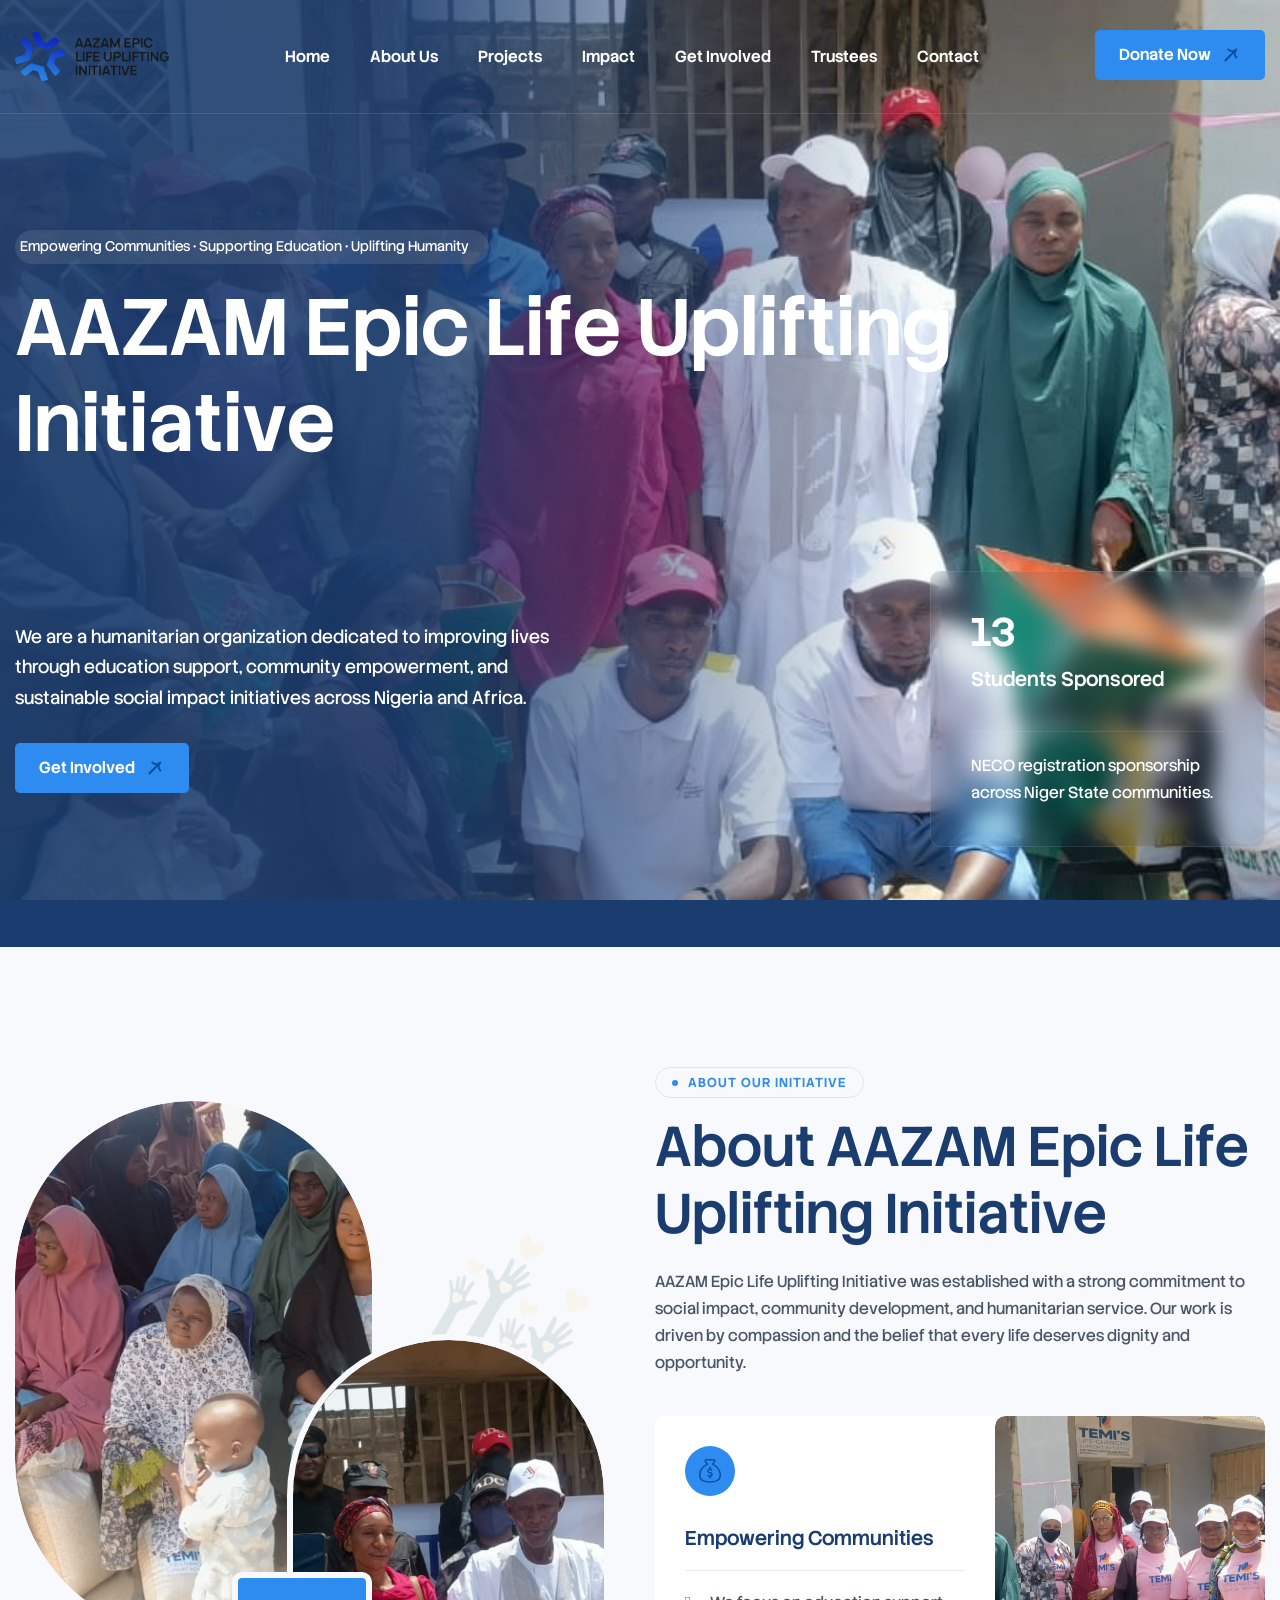
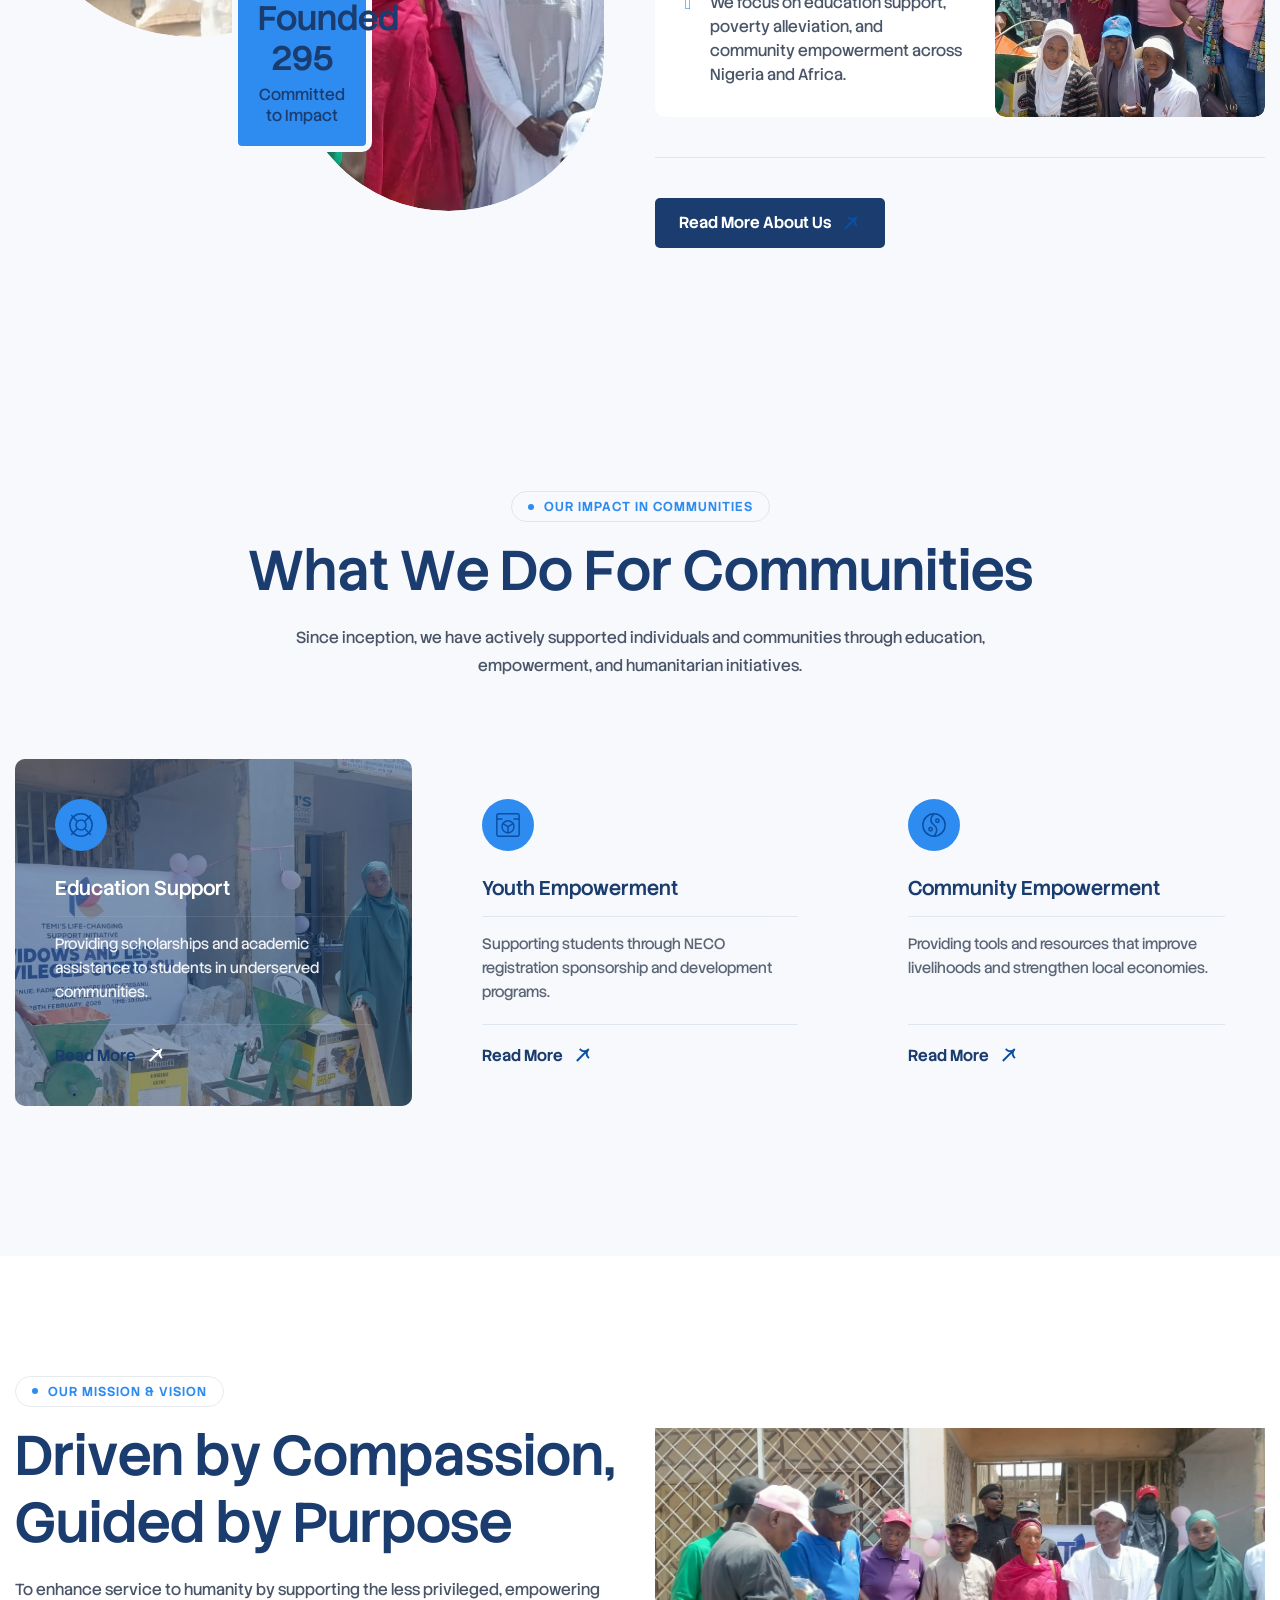
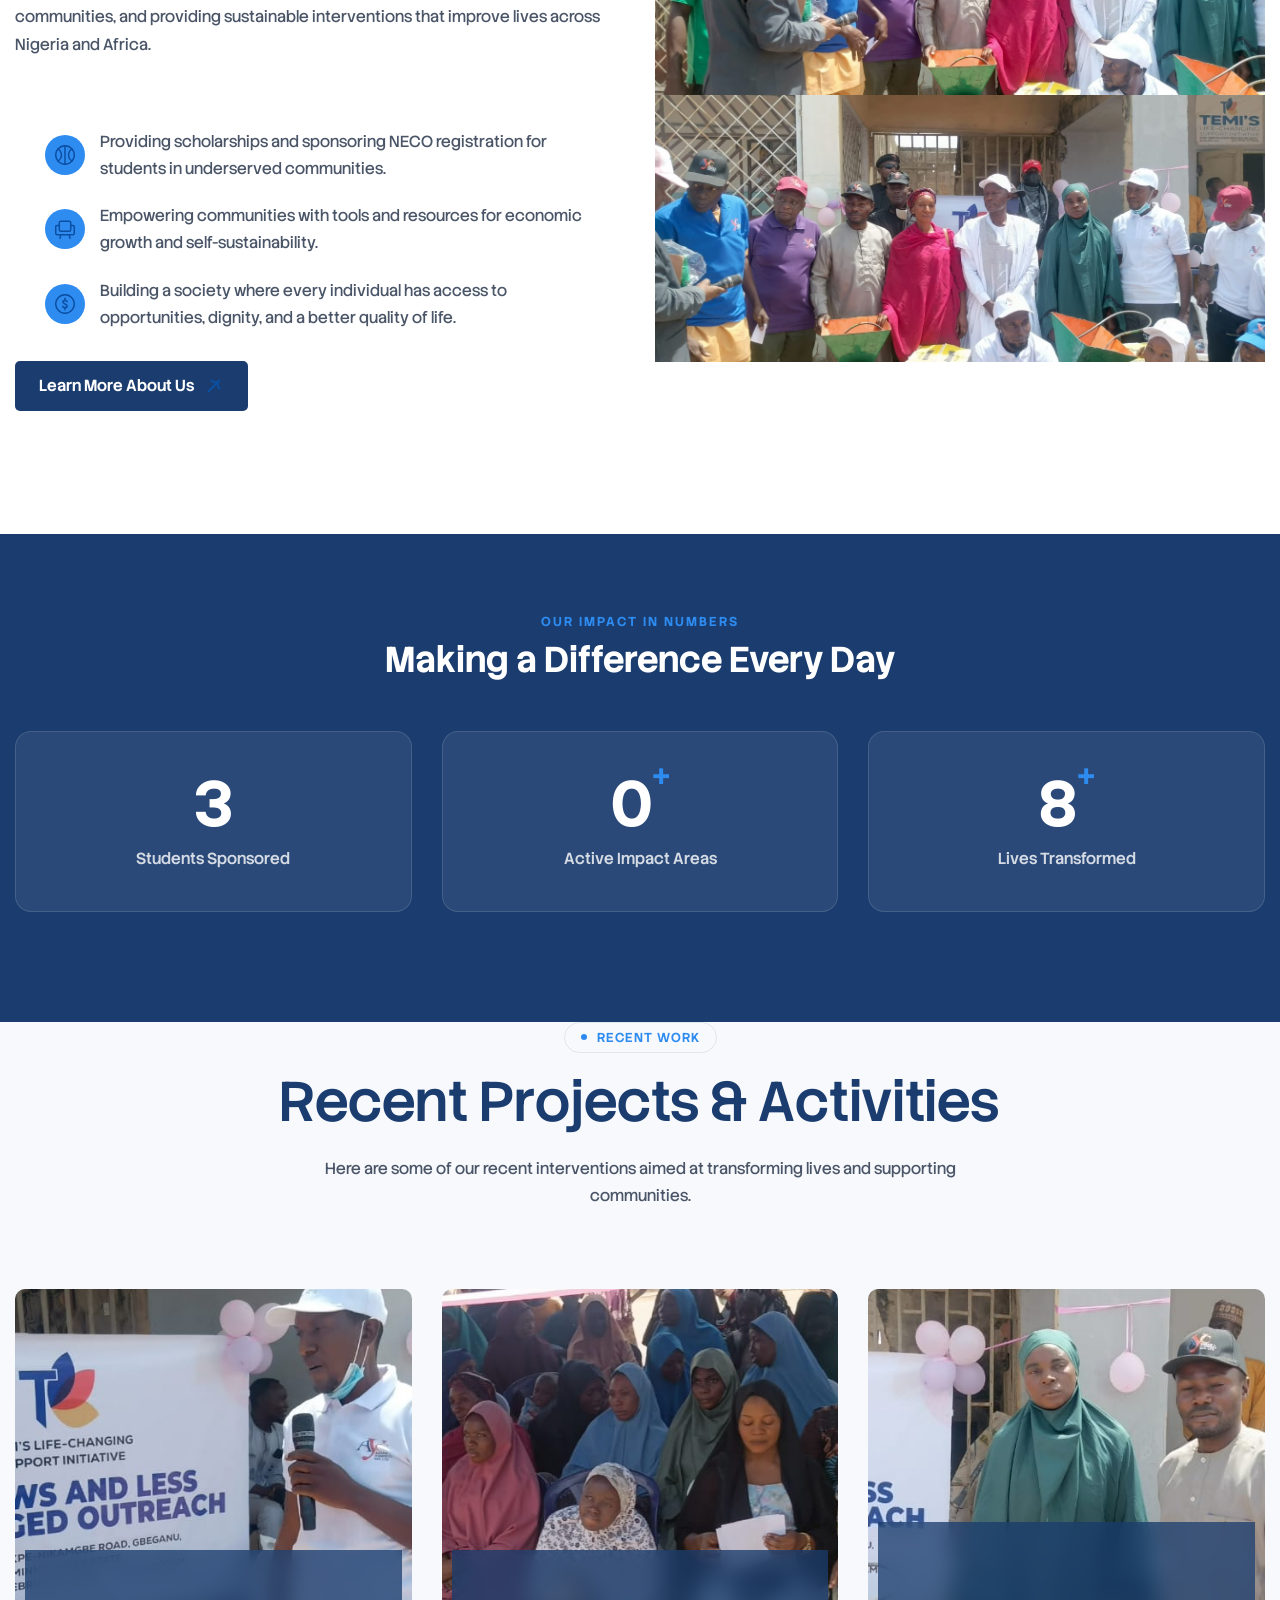
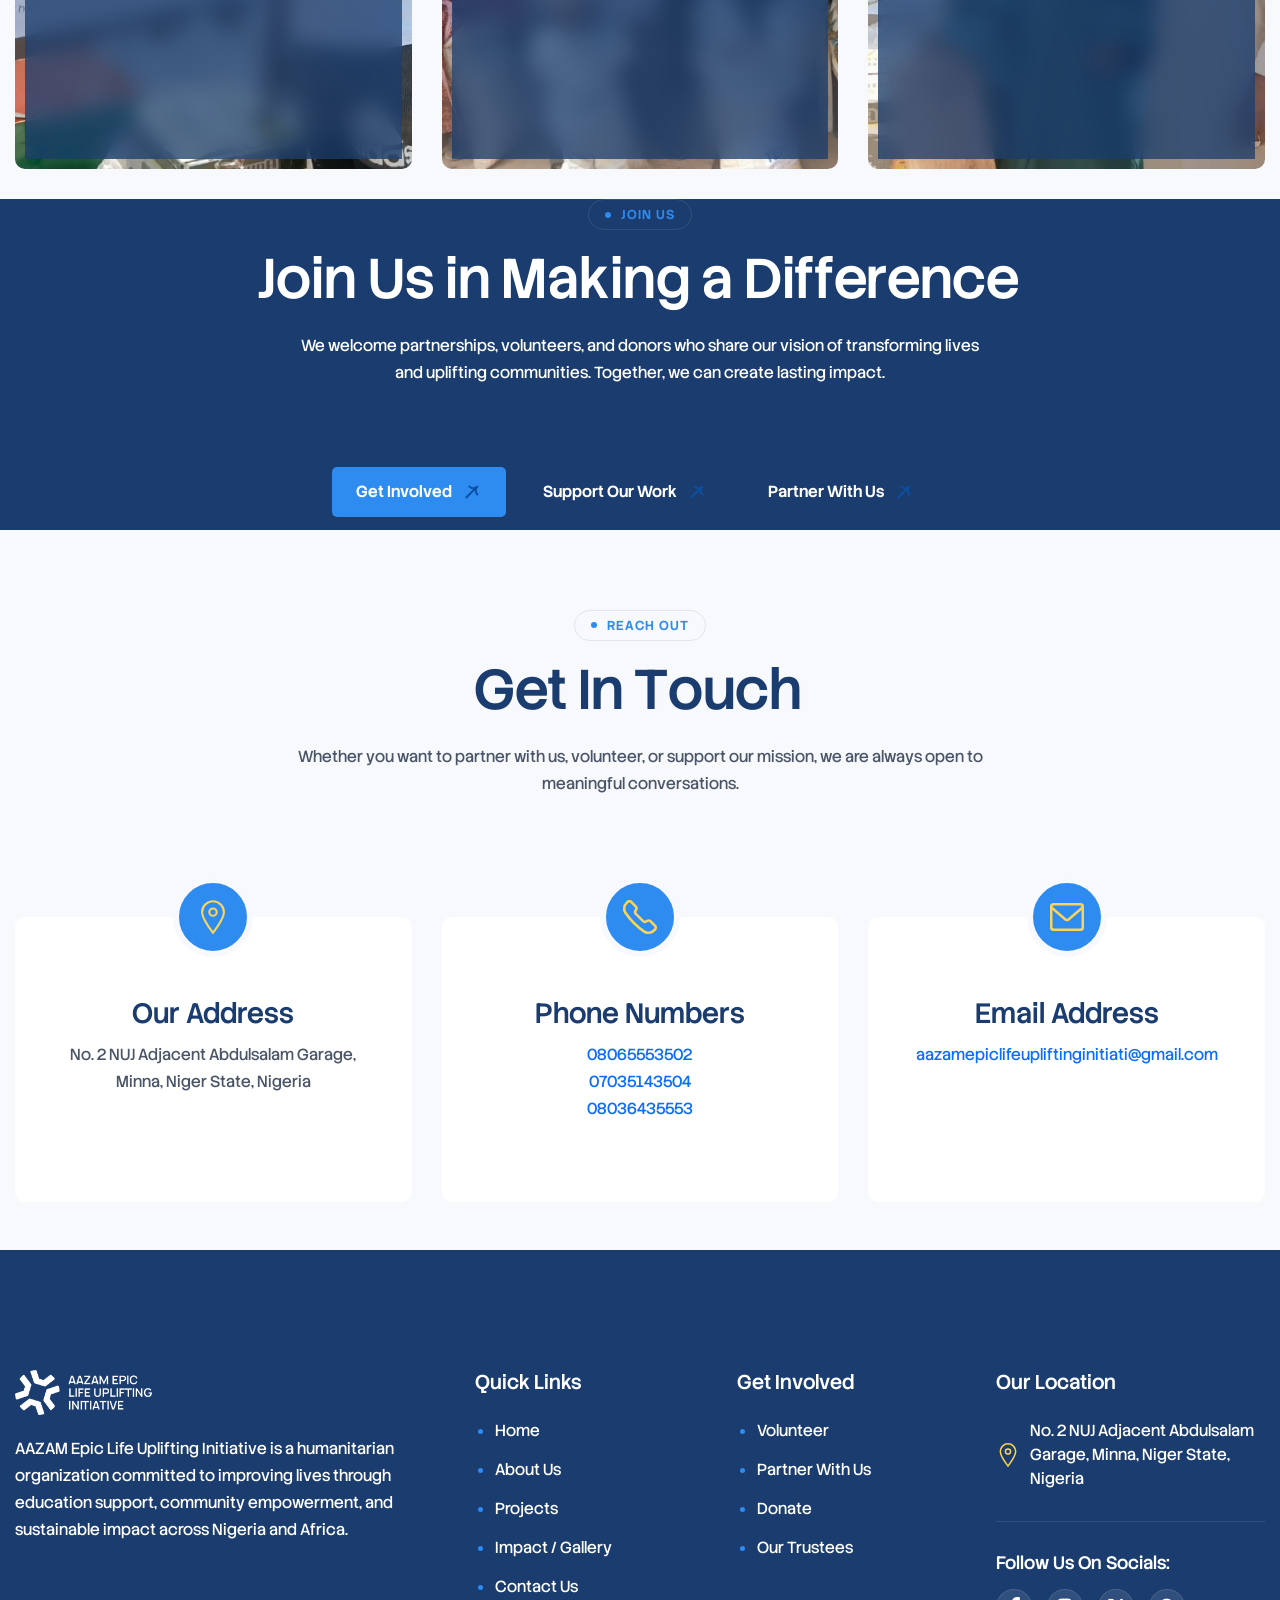
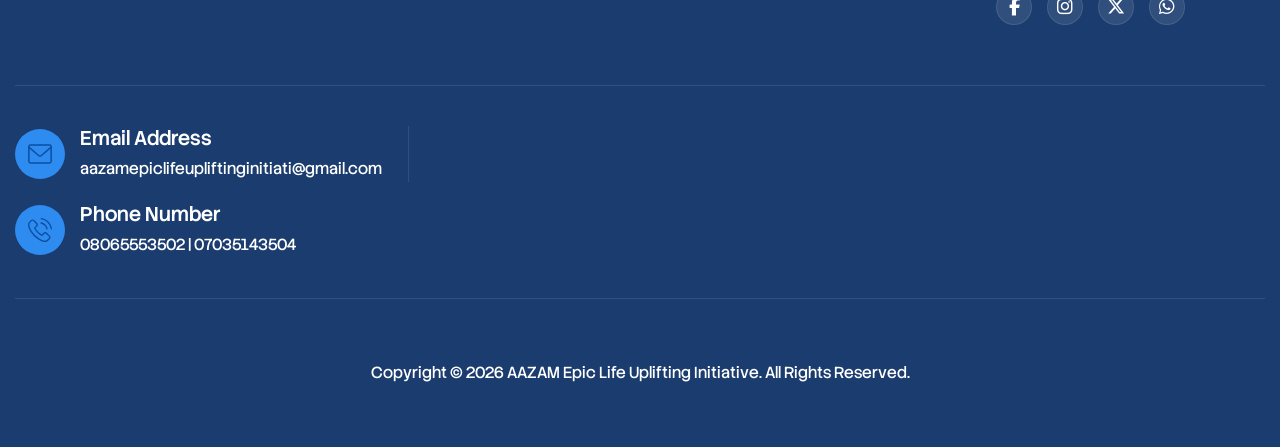
==== index.html @ e90672d4 "first-commit" ====
<!DOCTYPE html>
<html lang="en">
<head>
	<meta charset="utf-8">
	<meta http-equiv="X-UA-Compatible" content="IE=edge">
	<meta name="viewport" content="width=device-width, initial-scale=1.0, maximum-scale=1">
	<meta name="description" content="AAZAM Epic Life Uplifting Initiative - Empowering Communities, Supporting Education, Uplifting Humanity">
	<title>AAZAM Epic Life Uplifting Initiative</title>
	<link rel="shortcut icon" type="image/x-icon" href="images/aazam-icon.png">
    <link rel="preconnect" href="https://fonts.googleapis.com/">
    <link rel="preconnect" href="https://fonts.gstatic.com/" crossorigin>
    <link href="https://fonts.googleapis.com/css2?family=Stack+Sans+Headline:wght@200..700&display=swap" rel="stylesheet">
	<link href="css/bootstrap.min.css" rel="stylesheet" media="screen">
	<link href="css/slicknav.min.css" rel="stylesheet">
	<link rel="stylesheet" href="css/swiper-bundle.min.css">
	<link href="css/all.min.css" rel="stylesheet" media="screen">
	<link href="css/animate.css" rel="stylesheet">
	<link rel="stylesheet" href="css/magnific-popup.css">
	<link rel="stylesheet" href="css/mousecursor.css">
    <link rel="stylesheet" href="https://cdnjs.cloudflare.com/ajax/libs/font-awesome/6.5.1/css/all.min.css">
	<link href="css/custom.css" rel="stylesheet" media="screen">
</head>
<body>

    <!-- Preloader Start -->
	<div class="preloader">
		<div class="loading-container">
			<div class="loading"></div>
			<div id="loading-icon"><img src="images/aazam-logo.png" alt="AAZAM" style="filter:brightness(0) invert(1);"></div>
		</div>
	</div>
	<!-- Preloader End -->

    <!-- Header Start -->
	<header class="main-header">
		<div class="header-sticky">
			<nav class="navbar navbar-expand-lg">
				<div class="container">
					<a class="navbar-brand" href="index.html">
						<img src="images/aazam-logo.png" alt="AAZAM Logo" style="max-height:50px;">
					</a>
                    <div class="collapse navbar-collapse main-menu">
                        <div class="nav-menu-wrapper">
                            <ul class="navbar-nav mr-auto" id="menu">
                                <li class="nav-item"><a class="nav-link" href="index.html">Home</a></li>
                                <li class="nav-item"><a class="nav-link" href="about.html">About Us</a></li>
                                <li class="nav-item"><a class="nav-link" href="projects.html">Projects</a></li>
                                <li class="nav-item"><a class="nav-link" href="impact.html">Impact</a></li>
                                <li class="nav-item"><a class="nav-link" href="get-involved.html">Get Involved</a></li>
                                <li class="nav-item"><a class="nav-link" href="trustees.html">Trustees</a></li>
                                <li class="nav-item"><a class="nav-link" href="contact.html">Contact</a></li>
                            </ul>
                        </div>
                        <div class="header-btn">
                            <a href="donate.html" class="btn-default btn-highlighted">Donate Now</a>
                        </div>
                    </div>
					<div class="navbar-toggle"></div>
				</div>
			</nav>
			<div class="responsive-menu"></div>
		</div>
	</header>
	<!-- Header End -->

    <!-- Hero Section Start -->
    <div class="hero dark-section parallaxie" style="background-image: url('images/aazam-3.jpeg');">
        <div class="container">
            <div class="row">
                <div class="col-xl-10">
                    <div class="hero-content">
                        <div class="hero-sub-heading wow fadeInUp">
                            <div class="satisfy-client-content">
                                <p>Empowering Communities • Supporting Education • Uplifting Humanity</p>
                            </div>
                        </div>
                        <div class="section-title">
                            <h1 class="text-anime-style-3" data-cursor="-opaque">AAZAM Epic Life Uplifting Initiative</h1>
                        </div>
                    </div>
                </div>
            </div>
            <div class="row">
                <div class="col-lg-12">
                    <div class="hero-body">
                        <div class="hero-body-content">
                            <div class="hero-content wow fadeInUp" data-wow-delay="0.2s">
                                <p>We are a humanitarian organization dedicated to improving lives through education support, community empowerment, and sustainable social impact initiatives across Nigeria and Africa.</p>
                            </div>
                            <div class="hero-body-btn wow fadeInUp" data-wow-delay="0.4s">
                                <a href="get-involved.html" class="btn-default btn-highlighted">Get Involved</a>
                            </div>
                        </div>
                        <div class="hero-counter-box wow fadeInUp" data-wow-delay="0.2s">
                            <h2><span class="counter">41</span></h2>
                            <h3>Students Sponsored</h3>
                            <p>NECO registration sponsorship across Niger State communities.</p>
                        </div>
                    </div>
                </div>
            </div>
        </div>
    </div>
    <!-- Hero Section End -->

    

    <!-- About US Section Start -->
    <div class="about-us">
        <div class="container">
            <div class="row align-items-center">
                <div class="col-xl-6">
                    <div class="about-us-image-box wow fadeInUp">
                        <div class="about-us-image-box-1">
                            <div class="about-us-image">
                                <figure class="image-anime">
                                    <img src="images/aazam-9.jpeg" alt="Community outreach">
                                </figure>
                            </div>
                            <div class="about-us-counter-box">
                                <h2>Founded <span class="counter">2026</span></h2>
                                <p>Committed to Impact</p>
                            </div>
                        </div>
                        <div class="about-us-image-box-2">
                            <div class="about-us-image">
                                <figure class="image-anime">
                                    <img src="images/aazam-7.jpeg" alt="Education support">
                                </figure>
                            </div>
                        </div>
                    </div>
                </div>
                <div class="col-xl-6">
                    <div class="about-us-content">
                        <div class="section-title">
                            <span class="section-sub-title wow fadeInUp">About Our Initiative</span>
                            <h2 class="text-anime-style-3" data-cursor="-opaque">About AAZAM Epic Life Uplifting Initiative</h2>
                            <p class="wow fadeInUp" data-wow-delay="0.2s">AAZAM Epic Life Uplifting Initiative was established with a strong commitment to social impact, community development, and humanitarian service. Our work is driven by compassion and the belief that every life deserves dignity and opportunity.</p>
                        </div>
                        <div class="about-us-body wow fadeInUp" data-wow-delay="0.4s">
                            <div class="about-body-item">
                                <div class="icon-box">
                                    <img src="images/icon-about-us-item-1.svg" alt="">
                                </div>
                                <div class="about-body-item-content">
                                    <h3>Empowering Communities</h3>
                                    <ul>
                                        <li>We focus on education support, poverty alleviation, and community empowerment across Nigeria and Africa.</li>
                                    </ul>
                                </div>
                            </div>
                            <div class="about-body-image">
                                <figure class="image-anime">
                                    <img src="images/aazam-2.jpeg" alt="Community engagement">
                                </figure>
                            </div>
                        </div>
                        <div class="about-us-footer wow fadeInUp" data-wow-delay="0.6s">
                            <div class="about-us-btn">
                                <a href="about.html" class="btn-default">Read More About Us</a>
                            </div>
                        </div>
                    </div>
                </div>
            </div>
        </div>
    </div>
    <!-- About US Section End -->

    <!-- Our Service Section Start -->
    <div class="our-service">
        <div class="container">
            <div class="row section-row">
                <div class="col-lg-12">
                    <div class="section-title section-title-center">
                        <span class="section-sub-title wow fadeInUp">Our Impact in Communities</span>
                        <h2 class="text-anime-style-3" data-cursor="-opaque">What We Do For Communities</h2>
                        <p class="wow fadeInUp" data-wow-delay="0.2s">Since inception, we have actively supported individuals and communities through education, empowerment, and humanitarian initiatives.</p>
                    </div>
                </div>
            </div>
            <div class="row service-item-list">
                <div class="col-xl-4 col-md-6">
                    <div class="service-item active wow fadeInUp">
                        <div class="service-item-image">
                            <figure>
                                <img src="images/aazam-14.jpeg" alt="Education Support">
                            </figure>
                        </div>
                        <div class="service-item-body">
                            <div class="service-item-body-content">
                                <div class="icon-box">
                                    <img src="images/icon-our-service-1.svg" alt="">
                                </div>
                                <div class="service-item-content">
                                    <h2><a href="projects.html">Education Support</a></h2>
                                    <p>Providing scholarships and academic assistance to students in underserved communities.</p>
                                </div>
                            </div>
                            <div class="service-item-btn">
                                <a href="projects.html" class="readmore-btn">Read More</a>
                            </div>
                        </div>
                    </div>
                </div>
                <div class="col-xl-4 col-md-6">
                    <div class="service-item wow fadeInUp" data-wow-delay="0.2s">
                        <div class="service-item-image">
                            <figure>
                                <img src="images/aazam-15.jpeg" alt="Youth Empowerment">
                            </figure>
                        </div>
                        <div class="service-item-body">
                            <div class="service-item-body-content">
                                <div class="icon-box">
                                    <img src="images/icon-our-service-2.svg" alt="">
                                </div>
                                <div class="service-item-content">
                                    <h2><a href="projects.html">Youth Empowerment</a></h2>
                                    <p>Supporting students through NECO registration sponsorship and development programs.</p>
                                </div>
                            </div>
                            <div class="service-item-btn">
                                <a href="projects.html" class="readmore-btn">Read More</a>
                            </div>
                        </div>
                    </div>
                </div>
                <div class="col-xl-4 col-md-6">
                    <div class="service-item wow fadeInUp" data-wow-delay="0.4s">
                        <div class="service-item-image">
                            <figure>
                                <img src="images/aazam-1.jpeg" alt="Community Empowerment">
                            </figure>
                        </div>
                        <div class="service-item-body">
                            <div class="service-item-body-content">
                                <div class="icon-box">
                                    <img src="images/icon-our-service-3.svg" alt="">
                                </div>
                                <div class="service-item-content">
                                    <h2><a href="projects.html">Community Empowerment</a></h2>
                                    <p>Providing tools and resources that improve livelihoods and strengthen local economies.</p>
                                </div>
                            </div>
                            <div class="service-item-btn">
                                <a href="projects.html" class="readmore-btn">Read More</a>
                            </div>
                        </div>
                    </div>
                </div>
            </div>
        </div>
    </div>
    <!-- Our Service Section End -->

    <!-- Why Choose Us / Mission & Vision Section Start -->
    <div class="why-choose-us">
        <div class="container">
            <div class="row align-items-center">
                <div class="col-xl-6">
                    <div class="why-choose-us-content">
                        <div class="section-title">
                            <span class="section-sub-title wow fadeInUp">Our Mission & Vision</span>
                            <h2 class="text-anime-style-3" data-cursor="-opaque">Driven by Compassion, Guided by Purpose</h2>
                            <p class="wow fadeInUp" data-wow-delay="0.2s">To enhance service to humanity by supporting the less privileged, empowering communities, and providing sustainable interventions that improve lives across Nigeria and Africa.</p>
                        </div>
                        <div class="why-choose-item-list wow fadeInUp" data-wow-delay="0.4s">
                            <div class="why-choose-item">
                                <div class="icon-box">
                                    <img src="images/icon-why-choose-us-item-1.svg" alt="">
                                </div>
                                <div class="why-choose-item-content">
                                    <p>Providing scholarships and sponsoring NECO registration for students in underserved communities.</p>
                                </div>
                            </div>
                            <div class="why-choose-item">
                                <div class="icon-box">
                                    <img src="images/icon-why-choose-us-item-2.svg" alt="">
                                </div>
                                <div class="why-choose-item-content">
                                    <p>Empowering communities with tools and resources for economic growth and self-sustainability.</p>
                                </div>
                            </div>
                            <div class="why-choose-item">
                                <div class="icon-box">
                                    <img src="images/icon-why-choose-us-item-3.svg" alt="">
                                </div>
                                <div class="why-choose-item-content">
                                    <p>Building a society where every individual has access to opportunities, dignity, and a better quality of life.</p>
                                </div>
                            </div>
                        </div>
                        <div class="why-choose-us-btn wow fadeInUp" data-wow-delay="0.6s">
                            <a href="about.html" class="btn-default">Learn More About Us</a>
                        </div>
                    </div>
                </div>
                <div class="col-xl-6">
                    <div class="why-choose-us-images wow fadeInUp">
                        <div class="why-choose-us-image-1">
                            <figure class="image-anime">
                                <img src="images/aazam-6.jpeg" alt="Our Mission">
                            </figure>
                        </div>
                        <div class="why-choose-us-image-2">
                            <figure class="image-anime">
                                <img src="images/aazam-10.jpeg" alt="Our Impact">
                            </figure>
                        </div>
                    </div>
                </div>
            </div>
        </div>
    </div>
    <!-- Why Choose Us Section End -->

    <!-- What We Do / Impact Numbers Section Start -->
    <div class="aazam-counter-section">
        <div class="container">
            <div class="row">
                <div class="col-12 text-center" style="margin-bottom:50px;">
                    <span class="section-sub-title" style="color:#2E8BF0;font-size:13px;font-weight:700;text-transform:uppercase;letter-spacing:2px;display:block;margin-bottom:10px;">Our Impact in Numbers</span>
                    <h2 style="color:#ffffff;font-size:36px;font-weight:700;margin:0;">Making a Difference Every Day</h2>
                </div>
            </div>
            <div class="row justify-content-center">
                <div class="col-lg-4 col-md-6">
                    <div class="aazam-stat-card wow fadeInUp">
                        <span class="stat-number"><span class="counter">41</span></span>
                        <span class="stat-label">Students Sponsored</span>
                    </div>
                </div>
                <div class="col-lg-4 col-md-6">
                    <div class="aazam-stat-card wow fadeInUp" data-wow-delay="0.2s">
                        <span class="stat-number"><span class="counter">3</span><sup>+</sup></span>
                        <span class="stat-label">Active Impact Areas</span>
                    </div>
                </div>
                <div class="col-lg-4 col-md-6">
                    <div class="aazam-stat-card wow fadeInUp" data-wow-delay="0.4s">
                        <span class="stat-number"><span class="counter">100</span><sup>+</sup></span>
                        <span class="stat-label">Lives Transformed</span>
                    </div>
                </div>
            </div>
        </div>
    </div>
    <!-- What We Do Section End -->

    <!-- Recent Activities / Programs Section Start -->
    <div class="our-programs">
        <div class="container">
            <div class="row section-row">
                <div class="col-lg-12">
                    <div class="section-title section-title-center">
                        <span class="section-sub-title wow fadeInUp">Recent Work</span>
                        <h2 class="text-anime-style-3" data-cursor="-opaque">Recent Projects & Activities</h2>
                        <p class="wow fadeInUp" data-wow-delay="0.2s">Here are some of our recent interventions aimed at transforming lives and supporting communities.</p>
                    </div>
                </div>
            </div>
            <div class="row">
                <div class="col-xl-4 col-md-6">
                    <div class="program-item wow fadeInUp">
                        <div class="program-item-image">
                            <a href="projects.html" data-cursor-text="View">
                                <figure class="image-anime">
                                    <img src="images/aazam-1.jpeg" alt="Grinding machine donation">
                                </figure>
                            </a>
                        </div>
                        <div class="program-item-content">
                            <h2><a href="projects.html">Community Empowerment</a></h2>
                            <p>Donation of a grinding machine in collaboration with Temi to support local livelihoods and small businesses.</p>
                        </div>
                    </div>
                </div>
                <div class="col-xl-4 col-md-6">
                    <div class="program-item wow fadeInUp" data-wow-delay="0.2s">
                        <div class="program-item-image">
                            <a href="projects.html" data-cursor-text="View">
                                <figure class="image-anime">
                                    <img src="images/aazam-13.jpeg" alt="Scholarship Support">
                                </figure>
                            </a>
                        </div>
                        <div class="program-item-content">
                            <h2><a href="projects.html">Education Support</a></h2>
                            <p>Scholarships provided to graduating students in Babban Rami Village, Kontagora, Niger State.</p>
                        </div>
                    </div>
                </div>
                <div class="col-xl-4 col-md-6">
                    <div class="program-item wow fadeInUp" data-wow-delay="0.4s">
                        <div class="program-item-image">
                            <a href="projects.html" data-cursor-text="View">
                                <figure class="image-anime">
                                    <img src="images/aazam-16.jpeg" alt="NECO Sponsorship">
                                </figure>
                            </a>
                        </div>
                        <div class="program-item-content">
                            <h2><a href="projects.html">NECO Sponsorship</a></h2>
                            <p>Sponsored 41 students for NECO registration at GDSS Babban Rami under Muazu Ibrahim Commercial Secondary School.</p>
                        </div>
                    </div>
                </div>
            </div>
        </div>
    </div>
    <!-- Programs Section End -->

    <!-- Donate CTA / Our Volunteers Section Start -->
    <div class="our-volunteer dark-section parallaxie" style="background-image: url('images/aazam-3-1.jpeg');">
        <div class="container">
            <div class="row section-row">
                <div class="col-lg-12">
                    <div class="section-title section-title-center">
                        <span class="section-sub-title wow fadeInUp">Join Us</span>
                        <h2 class="text-anime-style-3" data-cursor="-opaque">Join Us in Making a Difference</h2>
                        <p class="wow fadeInUp" data-wow-delay="0.2s">We welcome partnerships, volunteers, and donors who share our vision of transforming lives and uplifting communities. Together, we can create lasting impact.</p>
                    </div>
                </div>
            </div>
            <div class="row">
                <div class="col-lg-12">
                    <div class="our-volunteer-btn wow fadeInUp" data-wow-delay="0.4s" style="text-align:center;">
                        <a href="get-involved.html" class="btn-default btn-highlighted" style="margin:0 10px 10px 0;">Get Involved</a>
                        <a href="donate.html" class="btn-default" style="margin:0 10px 10px 0;">Support Our Work</a>
                        <a href="contact.html" class="btn-default" style="margin:0 10px 10px 0;">Partner With Us</a>
                    </div>
                </div>
            </div>
        </div>
    </div>
    <!-- Our Volunteers Section End -->

    <!-- Contact Preview Section Start -->
    <div class="contact-us-info" style="padding: 80px 0 40px;">
    <div class="container">
        <div class="row section-row">
            <div class="col-lg-12">
                <div class="section-title section-title-center">
                    <span class="section-sub-title wow fadeInUp">Reach Out</span>
                    <h2 class="text-anime-style-3" data-cursor="-opaque">Get In Touch</h2>
                    <p class="wow fadeInUp" data-wow-delay="0.2s">Whether you want to partner with us, volunteer, or support our mission, we are always open to meaningful conversations.</p>
                </div>
            </div>
        </div>
        
        <div class="row">
            <div class="col-lg-4 col-md-6 mb-5">
                <div class="contact-info-item wow fadeInUp">
                    <div class="icon-box"><img src="images/icon-location-accent.svg" alt=""></div>
                    <div class="contact-info-content">
                        <h3>Our Address</h3>
                        <p>No. 2 NUJ Adjacent Abdulsalam Garage,<br>Minna, Niger State, Nigeria</p>
                    </div>
                </div>
            </div>
            
            <div class="col-lg-4 col-md-6 mb-5">
                <div class="contact-info-item wow fadeInUp" data-wow-delay="0.2s">
                    <div class="icon-box"><img src="images/icon-phone-accent.svg" alt=""></div>
                    <div class="contact-info-content">
                        <h3>Phone Numbers</h3>
                        <p>
                            <a href="tel:+2348065553502">08065553502</a><br>
                            <a href="tel:+2347035143504">07035143504</a><br>
                            <a href="tel:+2348036435553">08036435553</a>
                        </p>
                    </div>
                </div>
            </div>
            
            <div class="col-lg-4 col-md-6 mb-5">
                <div class="contact-info-item wow fadeInUp" data-wow-delay="0.4s">
                    <div class="icon-box"><img src="images/icon-mail-accent.svg" alt=""></div>
                    <div class="contact-info-content">
                        <h3>Email Address</h3>
                        <p><a href="mailto:aazamepiclifeupliftinginitiati@gmail.com">aazamepiclifeupliftinginitiati@gmail.com</a></p>
                    </div>
                </div>
            </div>
        </div>
    </div>
</div>

<style>
/* Force proper alignment */
.contact-us-info .row {
    display: flex;
    flex-wrap: wrap;
    margin-left: -15px;
    margin-right: -15px;
}

.contact-us-info [class*="col-"] {
    display: flex;
    padding-left: 15px;
    padding-right: 15px;
}

.contact-info-item {
    width: 100%;
    height: 100%;
}

@media (max-width: 991px) {
    .contact-us-info .col-md-6 {
        flex: 0 0 50%;
        max-width: 50%;
    }
}

@media (max-width: 767px) {
    .contact-us-info .col-lg-4,
    .contact-us-info .col-md-6 {
        flex: 0 0 100%;
        max-width: 100%;
    }
}
</style>
    <!-- Contact Preview Section End -->

<!-- Main Footer Start -->
<footer class="main-footer dark-section">
    <div class="container">
        <div class="row">
            <div class="col-xl-4">
                <div class="about-footer">
                    <div class="footer-logo">
                        <img src="images/aazam-logo.png" alt="AAZAM Logo" style="max-height:50px;filter:brightness(0) invert(1);">
                    </div>
                    <div class="about-footer-content">
                        <p>AAZAM Epic Life Uplifting Initiative is a humanitarian organization committed to improving lives through education support, community empowerment, and sustainable impact across Nigeria and Africa.</p>
                    </div>
                </div>
            </div>
            <div class="col-xl-8">
                <div class="footer-links-box">
                    <div class="footer-links">
                        <h2>Quick Links</h2>
                        <ul>
                            <li><a href="index.html">Home</a></li>
                            <li><a href="about.html">About Us</a></li>
                            <li><a href="projects.html">Projects</a></li>
                            <li><a href="impact.html">Impact / Gallery</a></li>
                            <li><a href="contact.html">Contact Us</a></li>
                        </ul>
                    </div>
                    <div class="footer-links">
                        <h2>Get Involved</h2>
                        <ul>
                            <li><a href="get-involved.html">Volunteer</a></li>
                            <li><a href="get-involved.html">Partner With Us</a></li>
                            <li><a href="donate.html">Donate</a></li>
                            <li><a href="trustees.html">Our Trustees</a></li>
                        </ul>
                    </div>
                    <div class="footer-links footer-location-info">
                        <h2>Our Location</h2>
                        <ul>
                            <li><img src="images/icon-location-accent.svg" alt="">No. 2 NUJ Adjacent Abdulsalam Garage, Minna, Niger State, Nigeria</li>
                        </ul>
                        <div class="footer-social-links">
    <h3>Follow Us On Socials:</h3>
    <ul>
        <li><a href="#"><i class="fab fa-facebook-f"></i></a></li>
        <li><a href="#"><i class="fab fa-instagram"></i></a></li>
        <li><a href="#"><i class="fab fa-x-twitter"></i></a></li>
        <li><a href="https://wa.me/2348065553502"><i class="fab fa-whatsapp"></i></a></li>
    </ul>
</div>

<style>
.footer-social-links ul {
    display: flex;
    gap: 15px;
    list-style: none;
    padding: 0;
    margin: 15px 0 0 0;
}
.footer-social-links li a {
    display: flex;
    align-items: center;
    justify-content: center;
    width: 40px;
    height: 40px;
    background: rgba(255,255,255,0.1);
    border-radius: 50%;
    color: white;
    text-decoration: none;
    font-size: 18px;
    transition: all 0.3s ease;
}
.footer-social-links li a:hover {
    background: #f9b233;
    color: white;
    transform: translateY(-3px);
}
.footer-social-links h3 {
    color: white;
    font-size: 18px;
    margin-bottom: 10px;
}
</style>
                    </div>
                </div>
            </div>
            <div class="col-lg-12">
                <div class="footer-body">
                    <div class="footer-contact-items-list">
                        <div class="footer-contact-item">
                            <div class="icon-box">
                                <img src="images/icon-mail-primary.svg" alt="">
                            </div>
                            <div class="footer-contact-item-content">
                                <h3>Email Address</h3>
                                <p><a href="mailto:aazamepiclifeupliftinginitiati@gmail.com">aazamepiclifeupliftinginitiati@gmail.com</a></p>
                            </div>
                        </div>
                        <div class="footer-contact-item">
                            <div class="icon-box">
                                <img src="images/icon-phone-primary.svg" alt="">
                            </div>
                            <div class="footer-contact-item-content">
                                <h3>Phone Number</h3>
                                <p><a href="tel:+2348065553502">08065553502</a> | <a href="tel:+2347035143504">07035143504</a></p>
                            </div>
                        </div>
                    </div>
                </div>
            </div>
            <div class="col-lg-12">
                <div class="footer-copyright-text">
                    <p>Copyright © 2026 AAZAM Epic Life Uplifting Initiative. All Rights Reserved.</p>
                </div>
            </div>
        </div>
    </div>
</footer>
<!-- Main Footer End -->

    <script src="js/jquery-3.7.1.min.js"></script>
    <script src="js/bootstrap.min.js"></script>
    <script src="js/validator.min.js"></script>
    <script src="js/jquery.slicknav.js"></script>
    <script src="js/swiper-bundle.min.js"></script>
    <script src="js/jquery.waypoints.min.js"></script>
    <script src="js/jquery.counterup.min.js"></script>
    <script src="js/jquery.magnific-popup.min.js"></script>
    <script src="js/SmoothScroll.js"></script>
    <script src="js/parallaxie.js"></script>
    <script src="js/gsap.min.js"></script>
    <script src="js/magiccursor.js"></script>
    <script src="js/SplitText.min.js"></script>
    <script src="js/ScrollTrigger.min.js"></script>
    <script src="js/jquery.mb.YTPlayer.min.js"></script>
    <script src="js/wow.min.js"></script>
    <script src="js/function.js"></script>
</body>
</html>
---- css/mousecursor.css ----
/*! normalize.css v7.0.0 | MIT License | github.com/necolas/normalize.css */
.cb-cursor {
	position: fixed;
	top: 0;
	left: 0;
	z-index: 150;
	contain: layout style size;
	pointer-events: none;
	will-change: transform;
	-webkit-transition: opacity 0.3s, color 0.4s;
	-o-transition: opacity 0.3s, color 0.4s;
	-moz-transition: opacity 0.3s, color 0.4s;
	transition: opacity 0.3s, color 0.4s;
}

.cb-cursor:before {
	content: "";
	position: absolute;
	top: -24px;
	left: -24px;
	display: block;
	width: 48px;
	height: 48px;
	-webkit-transform: scale(0);
	-moz-transform: scale(0);
	-ms-transform: scale(0);
	-o-transform: scale(0);
	transform: scale(0);
	-webkit-border-radius: 50%;
	-moz-border-radius: 50%;
	border-radius: 50%;
	-webkit-transition: opacity 0.1s, -webkit-transform 0.3s ease-in-out;
	transition: opacity 0.1s, -webkit-transform 0.3s ease-in-out;
	-o-transition: opacity 0.1s, -o-transform 0.3s ease-in-out;
	-moz-transition: transform 0.3s ease-in-out, opacity 0.1s, -moz-transform 0.3s ease-in-out;
	transition: transform 0.3s ease-in-out, opacity 0.1s;
	transition: transform 0.3s ease-in-out, opacity 0.1s, -webkit-transform 0.3s ease-in-out, -moz-transform 0.3s ease-in-out, -o-transform 0.3s ease-in-out;
}

.cb-cursor-text {
	position: absolute;
	top: -18px;
	left: -18px;
	width: 36px;
	height: 36px;
	display: -webkit-box;
	display: -webkit-flex;
	display: -moz-box;
	display: -ms-flexbox;
	display: flex;
	-webkit-box-align: center;
	-webkit-align-items: center;
	-moz-box-align: center;
	-ms-flex-align: center;
	align-items: center;
	-webkit-box-pack: center;
	-webkit-justify-content: center;
	-moz-box-pack: center;
	-ms-flex-pack: center;
	justify-content: center;
	-webkit-transform: scale(0) rotate(10deg);
	-moz-transform: scale(0) rotate(10deg);
	-ms-transform: scale(0) rotate(10deg);
	-o-transform: scale(0) rotate(10deg);
	transform: scale(0) rotate(10deg);
	opacity: 0;
	color: white;
	font-size: 16px;
	line-height: 20px;
	text-align: center;
	letter-spacing: -0.01em;
	-webkit-transition: opacity 0.4s, -webkit-transform 0.3s;
	transition: opacity 0.4s, -webkit-transform 0.3s;
	-o-transition: opacity 0.4s, -o-transform 0.3s;
	-moz-transition: opacity 0.4s, transform 0.3s, -moz-transform 0.3s;
	transition: opacity 0.4s, transform 0.3s;
	transition: opacity 0.4s, transform 0.3s, -webkit-transform 0.3s, -moz-transform 0.3s, -o-transform 0.3s;
}

@supports (mix-blend-mode: exclusion) {
	.cb-cursor.-exclusion, .cb-cursor.-opaque {
		mix-blend-mode: exclusion;
	}
}

@supports (mix-blend-mode: exclusion) {
	.cb-cursor.-exclusion:before, .cb-cursor.-opaque:before {
		background: white;
	}
}

.cb-cursor.-normal, .cb-cursor.-text {
	mix-blend-mode: normal;
}

.cb-cursor.-normal:before, .cb-cursor.-text:before {
	background: currentColor;
}

.cb-cursor.-inverse {
	color: white;
}

.cb-cursor.-visible:before {
	-webkit-transform: scale(0.2);
	-moz-transform: scale(0.2);
	-ms-transform: scale(0.2);
	-o-transform: scale(0.2);
	transform: scale(0.2);
}

.cb-cursor.-visible.-active:before {
	-webkit-transform: scale(0.23);
	-moz-transform: scale(0.23);
	-ms-transform: scale(0.23);
	-o-transform: scale(0.23);
	transform: scale(0.23);
	-webkit-transition-duration: 0.2s;
	-moz-transition-duration: 0.2s;
	-o-transition-duration: 0.2s;
	transition-duration: 0.2s;
}

.cb-cursor.-pointer:before {
	-webkit-transform: scale(0);
	-moz-transform: scale(0);
	-ms-transform: scale(0);
	-o-transform: scale(0);
	transform: scale(0);
}

.cb-cursor.-text:before {
	background: #000;
	opacity: 0.80;
	backdrop-filter: blur(10);
	-webkit-transform: scale(1.7);
	-moz-transform: scale(1.7);
	-ms-transform: scale(1.7);
	-o-transform: scale(1.7);
	transform: scale(1.7);
}

.cb-cursor.-text .cb-cursor-text {
	opacity: 1;
	-webkit-transform: scale(1);
	-moz-transform: scale(1);
	-ms-transform: scale(1);
	-o-transform: scale(1);
	transform: scale(1);
}

.cb-cursor.-text.-active:before {
	-webkit-transform: scale(1.6);
	-moz-transform: scale(1.6);
	-ms-transform: scale(1.6);
	-o-transform: scale(1.6);
	transform: scale(1.6);
	-webkit-transition-duration: 0.2s;
	-moz-transition-duration: 0.2s;
	-o-transition-duration: 0.2s;
	transition-duration: 0.2s;
}

.cb-cursor.-opaque:before {
	-webkit-transform: scale(1.32);
	-moz-transform: scale(1.32);
	-ms-transform: scale(1.32);
	-o-transform: scale(1.32);
	transform: scale(1.32);
}

.cb-cursor.-opaque.-active:before {
	-webkit-transform: scale(1.2);
	-moz-transform: scale(1.2);
	-ms-transform: scale(1.2);
	-o-transform: scale(1.2);
	transform: scale(1.2);
}

.cb-cursor.-lg:before {
	-webkit-transform: scale(2);
	-moz-transform: scale(2);
	-ms-transform: scale(2);
	-o-transform: scale(2);
	transform: scale(2);
}

.cb-cursor.-hidden:before {
	-webkit-transform: scale(0);
	-moz-transform: scale(0);
	-ms-transform: scale(0);
	-o-transform: scale(0);
	transform: scale(0);
}

.-color-red {
	color: red;
}

.-color-green {
	color: #51c67d;
}

.cb-demo {
	background: #fff;
}

.cb-demo-content {
	display: -webkit-box;
	display: -webkit-flex;
	display: -moz-box;
	display: -ms-flexbox;
	display: flex;
	-webkit-box-align: center;
	-webkit-align-items: center;
	-moz-box-align: center;
	-ms-flex-align: center;
	align-items: center;
	-webkit-box-pack: center;
	-webkit-justify-content: center;
	-moz-box-pack: center;
	-ms-flex-pack: center;
	justify-content: center;
	height: 100vh;
}

.cb-demo-container {
	padding: 0 20px;
}

@media (min-width: 1600px) {
	.cb-demo-container {
		padding: 0 120px;
	}
}

.cb-demo-row {
	display: -webkit-box;
	display: -webkit-flex;
	display: -moz-box;
	display: -ms-flexbox;
	display: flex;
	-webkit-box-pack: center;
	-webkit-justify-content: center;
	-moz-box-pack: center;
	-ms-flex-pack: center;
	justify-content: center;
	text-align: center;
	margin: 30px 0;
}

@media (min-width: 1600px) {
	.cb-demo-row {
		margin: 60px 0;
	}
}

.cb-demo-item {
	position: relative;
	-webkit-box-flex: 1;
	-webkit-flex: 1;
	-moz-box-flex: 1;
	-ms-flex: 1;
	flex: 1;
	padding: 50px 30px;
	margin: 0 20px;
	color: #000;
}

@media (min-width: 1600px) {
	.cb-demo-item {
		padding: 90px 30px;
		margin: 0 30px;
	}
}

.cb-demo-item-title {
	position: relative;
	margin: 0 0 25px 0;
	font-size: 30px;
	font-weight: bold;
}

.cb-demo-item-text {
	position: relative;
	max-width: 70%;
	margin: 0 auto;
	color: rgba(0, 0, 0, 0.5);
	font-size: 16px;
	font-weight: 300;
	line-height: 150%;
}

.cb-demo-item:before {
	content: "";
	display: block;
	position: absolute;
	top: 0;
	left: 0;
	right: 0;
	bottom: 0;
	-webkit-border-radius: 30px;
	-moz-border-radius: 30px;
	border-radius: 30px;
	background: #f8f8f8;
	-webkit-transition: -webkit-box-shadow 0.2s;
	transition: -webkit-box-shadow 0.2s;
	-o-transition: box-shadow 0.2s;
	-moz-transition: box-shadow 0.2s, -moz-box-shadow 0.2s;
	transition: box-shadow 0.2s;
	transition: box-shadow 0.2s, -webkit-box-shadow 0.2s, -moz-box-shadow 0.2s;
}
---- css/custom.css ----
/* ----------------------------------------------------------------------------------------
* Author        : Awaiken
* Template Name : Aasha - Social Activism & NGO HTML Template
* File          : CSS File
* Version       : 1.0
* ---------------------------------------------------------------------------------------- */
/* INDEX
----------------------------------------------------------------------------------------
01. Global Variables
02. General css
03. Header css
04. Hero css
05. Our Scrolling Ticker css
06. About Us css
07. Our Services css
08. Why Choose Us css
09. Our Benefits css
10. Our Programs css
11. Our Causes css
12. How We Work css
13. What We Do css
14. Our Testimonials css
15. Our Volunteers css
16. Our Blog css
17. Footer css
18. About Us Page css
19. Services Page css
20. Service Single css
21. Blog Archive css
22. Blog Single css
23. Programs Page css
24. Program Single css
25. Team Page css
26. Team Single css
27. Testimonials Page css
28. Image Gallery css
29. Video Gallery css
30. Contact Us Page css
31. 404 Error Page css
32. Responsive css
33.	Home - Version 2 css
34. Home - Version 3 css
-------------------------------------------------------------------------------------- */

/************************************/
/*** 	 01. Global Variables	  ***/
/************************************/

:root{
	--primary-color				: #0B4FA3;
	--secondary-color			: #FFFFFF;
	--bg-color					: #F5F8FF;
	--text-color				: #5A6272;
	--accent-color				: #3B9EF0;
	--white-color				: #FFFFFF;
	--divider-color				: #0B4FA31A;
	--dark-divider-color		: #FFFFFF1A;
	--error-color				: rgb(230, 87, 87);
	--default-font				: "Stack Sans Headline", sans-serif;
}

/************************************/
/*** 	   02. General css		  ***/
/************************************/

html,
body{
	width: 100%;
	overflow-x: clip;
}

body{
	font-family: var(--default-font);
	font-size: 16px;
	font-weight: 400;
	line-height: 1em;
	color: var(--text-color);
	background: var(--bg-color);
}

::-webkit-scrollbar-track{
	background-color: var(--primary-color);
	border-left: 1px solid var(--primary-color);
}

::-webkit-scrollbar{
	width: 7px;
	background-color: var(--accent-color);
}

::-webkit-scrollbar-thumb{
	background: var(--accent-color);
}

::selection{
	color: var(--primary-color);
	background-color: var(--accent-color);
	filter: invert(1);
}

p{
	line-height: 1.7em;
	margin-bottom: 1.5em;
}

h1,
h2,
h3,
h4,
h5,
h6{
	font-weight: 500;
	line-height: 1.2em;
	color: var(--primary-color);
	margin :0;
}

figure{
	margin: 0;
}

img{
	max-width: 100%;
}

a{
	text-decoration: none;
}

a:hover{
	text-decoration: none;
	outline: 0;
}

a:focus{
	text-decoration: none;
	outline: 0;
}

.container{
	max-width: 1300px;
}

.container,
.container-fluid,
.container-lg,
.container-md,
.container-sm,
.container-xl,
.container-xxl{
    padding-right: 15px;
    padding-left: 15px;
}

.image-anime{
	position: relative;
	overflow: hidden;
}

.image-anime:after{
	content: "";
	position: absolute;
    width: 200%;
    height: 0%;
    left: 50%;
    top: 50%;
    background-color: rgba(255,255,255,.3);
    transform: translate(-50%,-50%) rotate(-45deg);
    z-index: 1;
}

.image-anime:hover:after{
    height: 250%;
    transition: all 600ms linear;
    background-color: transparent;
}

.reveal{
	position: relative;
    display: -webkit-inline-box;
    display: -ms-inline-flexbox;
    display: inline-flex;
    visibility: hidden;
    overflow: hidden;
}

.reveal img{
    height: 100%;
    width: 100%;
    -o-object-fit: cover;
    object-fit: cover;
    -webkit-transform-origin: left;
    transform-origin: left;
}

.row{
    margin-right: -15px;
    margin-left: -15px;
}

.row > *{
	padding-right: 15px;
	padding-left: 15px;
}

.row.no-gutters{
    margin-right: 0px;
    margin-left: 0px;
}

.row.no-gutters > *{
    padding-right: 0px;
    padding-left: 0px;
}

.btn-default{
	position: relative;
	display: inline-block;  
	font-size: 16px;
	font-weight: 600;
	line-height: 1em;
	text-transform: capitalize;
	color: var(--primary-color);
	background: var(--accent-color);
	border-radius: 5px;
	padding: 17px 54px 17px 24px;
	border: none;
	overflow: hidden;
	transition: all 0.4s ease-in-out;
	z-index: 1;
}

.btn-default:hover{
	color: var(--white-color);
}

.btn-default.btn-highlighted:hover{
	color: var(--primary-color) !important;
}

.btn-default::before{
	content: '';
	position: absolute;
    top: 50%;
    right: 24px;
    width: 20px;
    height: 20px;
    background-image: url('../images/arrow-primary.svg');
    background-repeat: no-repeat;
    background-position: center center;
    background-size: cover;
    transform: translateY(-50%);
	transition: all 0.4s ease-in-out;
}

.btn-default:hover::before{
	transform: translateY(-50%) rotate(45deg);
	filter: brightness(0) invert(1);
}

.btn-default::after{ 
	content: '';
    position: absolute;
    top: 0;
    right: 0;
    bottom: 0;
    width: 0;
    height: 100%;
    background: var(--primary-color);
    transition: all 0.4s ease-in-out;
    z-index: -1;
}

.btn-default:hover::after{
	right: auto;
	left: 0;
    width: 100%;
}

.btn-default.btn-highlighted:hover:before{
	filter: none;
}

.btn-default.btn-highlighted::after{
	background: var(--secondary-color);
}

.readmore-btn{
	position: relative;
	display: inline-block;
	color: var(--primary-color);
	font-weight: 600;
	line-height: normal;
	text-transform: capitalize;
	padding-right: 30px;
}

.readmore-btn::before{
	content: '';
    position: absolute;
    top: 50%;
    right: 0;
	width: 20px;
	height: 20px;
	transform: translateY(-50%);
	background-image: url('../images/arrow-primary.svg');
	background-repeat: no-repeat;
	background-position: center center;
	background-size: cover;
    transition: all 0.4s ease-in-out;
}

.readmore-btn:hover::before{
	transform: translateY(-50%) rotate(45deg);
}

.cb-cursor:before{
	background: var(--accent-color);
}

.preloader{
	position: fixed;
	top: 0;
	left: 0;
	right: 0;
	bottom: 0;
	z-index: 1000;
	background: var(--primary-color);
	display: flex;
	align-items: center;
	justify-content: center;
}

.loading-container,
.loading{
	height: 100px;
	position: relative;
	width: 100px;
	border-radius: 100%;
}

.loading-container{
	margin: 40px auto;
}

.loading{
	border: 1px solid transparent;
	border-color: transparent var(--white-color) transparent var(--white-color);
	animation: rotate-loading 1.5s linear 0s infinite normal;
	transform-origin: 50% 50%;
}

.loading-container:hover .loading,
.loading-container .loading{
	transition: all 0.5s ease-in-out;
}

#loading-icon{
	position: absolute;
	top: 50%;
	left: 50%;
	max-width: 140px;
	width: 140px;
	transform: translate(-50%, -50%);
}

#loading-icon img {
	width: 100%;
	height: auto;
}

@keyframes rotate-loading{
	0%{
		transform: rotate(0deg);
	}
	100%{
		transform: rotate(360deg);
	}
}

.dark-section{
	background-color: var(--primary-color);
	background-image: url('../images/dark-section-bg-image.png');
	background-repeat: no-repeat;
	background-position: top center;
	background-size: cover;
}

.section-row{
	margin-bottom: 80px;
}

.section-row .section-title{
	margin-bottom: 0; 
}

.section-row .section-title.section-title-center{
	width: 100%;
	max-width: 800px;
	margin: 0 auto;
	text-align: center;
}

.section-row .section-title.section-title-center p{
	max-width: 700px;
	margin-left: auto;
	margin-right: auto;
}

.section-btn{
	text-align: right;
}

.section-content-btn .section-btn{
	margin-top: 30px;
	text-align: left;
}

.section-title-content p{
	margin-bottom: 20px;
}

.section-title-content p:last-child{
	margin-bottom: 0;	
}

.section-title{
	margin-bottom: 40px;
}

.section-title .section-sub-title{
	position: relative;
	display: inline-block;
	font-size: 14px;
	font-weight: 400;
	text-transform: capitalize;
	line-height: 1em;
	color: var(--primary-color);
	border: 1px solid var(--divider-color);
	border-radius: 40px;
	padding: 8px 16px 8px 32px;
    margin-bottom: 15px;
}

.section-title .section-sub-title::before{
	content: '';
    position: absolute;
    left: 16px;
    top: 50%;
    transform: translateY(-50%);
    background: var(--accent-color);
	border-radius: 50%;
    width: 6px;
    height: 6px;
}

.section-title h1{
	font-size: 80px;
	font-weight: 600;
	margin-bottom: 0;
	cursor: none;
}

.section-title h2{
	font-size: 56px;
	font-weight: 500;
	margin-bottom: 0;
	cursor: none;
}

.section-title p{
	margin-top: 20px;
	margin-bottom: 0;
}

.dark-section .section-title .section-sub-title{
	border-color: var(--dark-divider-color);
}

.dark-section .section-title .section-sub-title,
.dark-section .section-title h1,
.dark-section .section-title h2,
.dark-section .section-title p,
.dark-section .section-title-content p{
	color: var(--white-color);
}

.help-block.with-errors ul{
	margin: 0;
	text-align: left;
}

.help-block.with-errors ul li{
	color: var(--error-color);
	font-weight: 500;
	font-size: 14px;
}

/************************************/
/**** 	    03. Header css		 ****/
/************************************/

header.main-header{
	position: absolute;
	top: 0;
	left: 0;
	right: 0;
	z-index: 100;
}

header.main-header .header-sticky{
	position: relative;
	top: 0;
	border-bottom: 1px solid var(--dark-divider-color);
	z-index: 100;
}

header.main-header .header-sticky.hide{
	transform: translateY(-100%);
	transition: transform 0.3s ease-in-out;
}

header.main-header .header-sticky.active{
	position: fixed;
	top: 0;
	left: 0;
	right: 0;
    transform: translateY(0);
	background: var(--primary-color);
	border-bottom: 1px solid var(--dark-divider-color);
}

.navbar{
	padding: 30px 0;
	align-items: center;
}

.navbar-brand{
	padding: 0;
	margin: 0;
}

.main-menu .nav-menu-wrapper{
	flex: 1;
	text-align: center;
	margin: 0 1.042vw;
}

.main-menu .nav-menu-wrapper > ul{
	align-items: center;
	display: inline-flex;
}

.main-menu ul li{
	margin: 0 10px;
	position: relative;
}

.main-menu ul li a{
	font-size: 16px;
	font-weight: 600;
	line-height: 1.2em;
	padding: 12px 10px !important;
	color: var(--white-color);
	background: transparent;
	border-radius: 0px;
	text-transform: capitalize;
	transition: all 0.3s ease-in-out;
}

.main-menu ul li.submenu > a:after{
	content: '\f107';
	font-family: 'FontAwesome';
	font-weight: 900;
	font-size: 14px;
	margin-left: 8px;
}

.main-menu ul li a:hover,
.main-menu ul li a:focus{
	color: var(--accent-color);
}

.main-menu ul ul{
	visibility: hidden;
	opacity: 0;
	transform: scale(1,0.8);
	transform-origin: top;
	padding: 0;
	margin: 0;
	list-style: none;
	width: 235px;
	border-radius: 10px;
	position: absolute;
	left: 0;
	top: 100%;
	background: var(--accent-color);
	transition: all 0.3s ease-in-out;
	text-align: left;
}

.main-menu ul li.submenu:first-child ul{
    width: 235px;
}

.main-menu ul ul ul{
	left: 100%;
	top: 0;
	text-align: left;
}

.main-menu ul li:hover > ul{
	visibility: visible;
	opacity: 1;
	transform: scale(1,1);
    padding: 5px 0;
}

.main-menu ul li.submenu ul li.submenu > a:after{
    content: '\f105';
    float: right;
}

.main-menu ul ul li{
	margin: 0;
	padding: 0;
}

.main-menu ul ul li a{
	color: var(--primary-color);
	padding: 8px 20px !important;
	transition: all 0.3s ease-in-out;
}

.main-menu ul ul li a:hover,
.main-menu ul ul li a:focus{
	color: var(--white-color);
	background-color: transparent;
	padding: 8px 20px 8px 23px !important;
}

.main-menu ul li.highlighted-menu{
    display: none;
}

.responsive-menu,
.navbar-toggle{
	display: none;
}

.responsive-menu{
	position: relative;
	top: 0;
}

.slicknav_btn{
	background: var(--accent-color);
	padding: 0;
	display: flex;
	align-items: center;
	justify-content: center;
	width: 38px;
	height: 38px;
	margin: 0;
	border-radius: 6px;
}

.slicknav_icon .slicknav_icon-bar{
	display: block;
	width: 100%;
	height: 3px;
	width: 22px;
	background-color: var(--primary-color);
	border-radius: 6px;
	margin: 4px auto !important;
	transition: all 0.1s ease-in-out;
}

.slicknav_icon .slicknav_icon-bar:first-child{
	margin-top: 0 !important;
}

.slicknav_icon .slicknav_icon-bar:last-child{
	margin-bottom: 0 !important;
}

.navbar-toggle a.slicknav_btn.slicknav_open .slicknav_icon span.slicknav_icon-bar:nth-child(1){
    transform: rotate(-45deg) translate(-5px, 5px);
}

.navbar-toggle a.slicknav_btn.slicknav_open .slicknav_icon span.slicknav_icon-bar:nth-child(2){
    opacity: 0;
}

.navbar-toggle a.slicknav_btn.slicknav_open .slicknav_icon span.slicknav_icon-bar:nth-child(3){
    transform: rotate(45deg) translate(-5px, -5px);
}

.slicknav_menu{
	position: absolute;
    width: 100%;
	padding: 0;
	background: var(--accent-color);
}

.slicknav_menu ul{
	margin: 5px 0;
}

.slicknav_menu ul ul{
	margin: 0;
}

.slicknav_nav .slicknav_row,
.slicknav_nav li a{
	position: relative;
	font-size: 16px;
	font-weight: 600;
	text-transform: capitalize;
	padding: 7px 20px;
	color: var(--primary-color);
	line-height: normal;
	margin: 0;
	border-radius: 0 !important;
	transition: all 0.3s ease-in-out;
}

.slicknav_nav a:hover,
.slicknav_nav a:focus,
.slicknav_nav .slicknav_row:hover{
	background-color: transparent;
	color: var(--white-color);
}

.slicknav_menu ul ul li a{
    padding: 7px 20px 7px 30px;
}

.slicknav_arrow{
	font-size: 0 !important;
}

.slicknav_arrow:after{
	content: '\f107';
	position: absolute;
	font-family: 'FontAwesome';
	font-weight: 900;
	font-size: 12px;
	margin-left: 8px;
	color: var(--primary-color);
	right: 15px;
	top: 50%;
	transform: translateY(-50%);
	transition: all 0.3s ease-out;
}

.slicknav_open > a .slicknav_arrow:after{
    transform: translateY(-50%) rotate(-180deg);
	color: var(--white-color);
}

/************************************/
/*** 	    04. Hero css	      ***/
/************************************/

.hero{
    position: relative;
	background-image: url('../images/hero-bg-image.jpg');
	background-repeat: no-repeat;
	background-position: center center;
	background-size: cover;
    padding: 230px 0 100px;
    overflow: hidden;
}

.hero::before{
    content: '';
    position: absolute;
    top: 0;
    left: 0;
    right: 0;
    bottom: 0;
    background: transparent;
    width: 100%;
    height: 100%;
    z-index: 1;
}

.hero .container{
    position: relative;
    z-index: 2;
}

.hero-sub-heading{
	display: inline-flex;
	align-items: center;
	gap: 10px;
	background-color: var(--dark-divider-color);
	backdrop-filter: blur(30px);
	-webkit-backdrop-filter: blur(30px);
	border-radius: 100px;
	padding: 5px 20px 5px 5px;
	margin-bottom: 15px;
}

.satisfy-client-images{
	display: flex;
	align-items: center;
}

.satisfy-client-image{
	position: relative;
    display: inline-block;
    margin-left: -15px;
	border: 1px solid var(--white-color);
	border-radius: 50%;
	overflow: hidden;
	z-index: 1;
}

.satisfy-client-image:first-child{
	margin: 0;
}

.satisfy-client-image figure{
	display: block;
	border-radius: 50%;
}

.satisfy-client-image figure img{
	width: 100%;
	max-width: 40px;
	border-radius: 50%;
}

.satisfy-client-image.add-more{
	width: 42px;
	height: 42px;
	background-color: var(--accent-color);
	display: flex;
	justify-content: center;
	align-items: center;
}

.satisfy-client-image.add-more i{
	font-size: 18px;
	color: var(--white-color);
}

.satisfy-client-image.add-more h3{
	color: var(--white-color);
	font-size: 16px;
	line-height: 1em;
}

.satisfy-client-content p{
    margin: 0;
}

.hero-sub-heading .satisfy-client-image{
	margin-left: -10px;
}

.hero-sub-heading .satisfy-client-image:first-child{
	margin-left: 0;
}

.hero-sub-heading .satisfy-client-image figure img{
    max-width: 28px;
}

.hero-sub-heading .satisfy-client-content p{
	font-size: 14px;
	color: var(--white-color);
}

.hero .section-title{
	margin-bottom: 0;
}

.hero-body{
	display: flex;
	flex-wrap: wrap;
	justify-content: space-between;
	align-items: center;
	gap: 30px;
	margin-top: 180px;
}

.hero-body-content{
	max-width: 560px;
}

.hero-content p{
	font-size: 18px;
	color: var(--white-color);
	margin: 0;
}

.hero-body-btn{
	margin-top: 30px;
}

.hero-counter-box{
	max-width: 335px;
	border: 1px solid var(--dark-divider-color);
	background: var(--divider-color);
	backdrop-filter: blur(10px);
	-webkit-backdrop-filter: blur(10px);
	border-radius: 10px;
	padding: 40px;
}

.hero-counter-box h2{
	font-size: 40px;
	font-weight: 600;
	line-height: 1em;
	color: var(--white-color);
}

.hero-counter-box h2 sup{
	color: var(--accent-color);
}

.hero-counter-box h3{
	font-size: 20px;
	color: var(--white-color);
	margin: 15px 0 0;
}

.hero-counter-box p{
	color: var(--white-color);
	border-top: 1px solid var(--dark-divider-color);
	padding-top: 20px;
	margin: 40px 0 0;
}

/************************************/
/*** 05. Our Scrolling Ticker css ***/
/************************************/

.our-scrolling-ticker{
    position: relative;
	background: var(--accent-color);
	padding: 20px 0;
    z-index: 1;
}

.scrolling-ticker-box{
	--gap: 40px;
	display: flex;
	overflow: hidden;
	user-select: none;
	gap: var(--gap);
	align-items: center;
}

.scrolling-content{
	flex-shrink: 0;
	display: flex;
	gap: var(--gap);
	min-width: 100%;
	animation: scroll 80s linear infinite;
}

.scrolling-content span{
	display: inline-flex;
	align-items: center;
	gap: var(--gap);
	font-size: 28px;
	font-weight: 600;
	line-height: 1.43em;
	color: var(--primary-color);
	text-transform: capitalize;
}

.scrolling-content span img{
	width: 100%;
	max-width: 26px;
}

@keyframes scroll{
	from{
		transform: translateX(0);
	}
	to{
		transform: translateX(calc(-100% - var(--gap)));
	}
}

/************************************/
/***       06. About Us css       ***/
/************************************/

.about-us{
	padding: 120px 0;
}

.about-us-image-box{
	display: flex;
	flex-wrap: wrap;
	align-items: end;
	margin-right: 15px;
}

.about-us-image-box-1{
	position: relative;
	width: 60%;
	/* margin-bottom: 150px; */
}

.about-us-image-box-2{
	position: relative;
	width: 40%;
	z-index: 1;
}

.about-us-image-box-2::before{
	content: '';
	position: absolute;
	top: -20%;
	right: 30px;
	width: 138px;
	height: 150px;
	background: url('../images/about-us-image-box-bg.png');
	background-repeat: no-repeat;
	background-position: center center;
	background-size: cover;
	transform: rotate(30deg);
}

.about-us-image figure{
	display: block;
	border-radius: 1000px;
}

.about-us-image figure img{
	width: 100%;
	object-fit: cover;
	border-radius: 1000px;
}

.about-us-image-box-1 .about-us-image figure img{
	aspect-ratio: 1 / 1.5;
}

.about-us-image-box-2 .about-us-image figure{
	border: 6px solid var(--bg-color);
	margin-left: -85px;
}

.about-us-image-box-2 .about-us-image figure img{
	aspect-ratio: 1 / 1.5154;
}

.about-us-counter-box{
	position: relative;
	bottom: 65px;
	max-width: 140px;
	background: var(--accent-color);
	border: 6px solid var(--bg-color);
	border-radius: 10px;
	padding: 20px;
	margin-left: auto;
	text-align: center;
	z-index: 2;
}

.about-us-counter-box h2{
	font-size: 34px;
}

.about-us-counter-box p{
	color: var(--primary-color);
	line-height: normal;
	margin: 5px 0 0;
}

.about-us-body{
	display: flex;
	flex-wrap: wrap;
	background: var(--secondary-color);
	border-radius: 10px;
	overflow: hidden;
}

.about-body-item{
	width: calc(100% - 270px);
	align-content: center;
	padding: 30px;
}

.about-body-item .icon-box{
	position: relative;
	width: 50px;
	height: 50px;
	background: var(--accent-color);
	border-radius: 50%;
	display: flex;
	justify-content: center;
	align-items: center;
	margin-bottom: 30px;
	overflow: hidden;
}

.about-body-item .icon-box::before{
	content: '';
    position: absolute;
    top: 0;
    bottom: 0;
    right: 0;
    left: 0;
    background: var(--primary-color);
    border-radius: 50%;
    width: 100%;
    height: 100%;
    transform: scale(0);
    transition: all 0.4s ease-in-out;
    z-index: 0;
}

.about-body-item:hover .icon-box::before{
    transform: scale(1);
}

.about-body-item .icon-box img{
	position: relative;
    width: 100%;
    max-width: 24px;
	transition: all 0.4s ease-in-out;
    z-index: 1;
}

.about-body-item:hover .icon-box img{
	filter: brightness(0) invert(1);
}

.about-body-item-content h3{
	font-size: 20px;
}

.about-body-item-content ul{
	list-style: none;
	border-top: 1px solid var(--divider-color);
	margin: 20px 0 0;
	padding: 20px 0 0;
}

.about-body-item-content ul li{
	position: relative;
	line-height: 1.5em;
	padding-left: 25px;
	margin-bottom: 15px;
}

.about-body-item-content ul li:last-child{
	margin-bottom: 0;
}

.about-body-item-content ul li::before{
	content: '\f058';
    position: absolute;
    font-family: 'Font Awesome 7 Free';
    font-size: 18px;
    font-weight: 900;
    color: var(--accent-color);
    top: 0;
    left: 0;
}

.about-body-image{
	max-width: 270px;
}

.about-body-image figure{
	display: block;
	height: 100%;
	border-radius: 10px;
}

.about-body-image figure img{
	width: 100%;
	height: 100%;
	aspect-ratio: 1 / 0.926;
	object-fit: cover;
	border-radius: 10px;
}

.about-us-footer{
	display: flex;
	flex-wrap: wrap;
	align-items: center;
	gap: 20px 30px;
	border-top: 1px solid var(--divider-color);
	padding-top: 40px;
	margin-top: 40px;
}

.video-play-button{
	position: relative;
	display: inline-flex;
	align-items: center;
	gap: 10px;
	z-index: 1;
}

.video-play-button a{
	position: relative;
	height: 50px;
	width: 50px;
	background: var(--accent-color);
	border-radius: 50%;
	display: flex;
	justify-content: center;
	align-items: center;
	cursor: none;
	transition: all 0.4s ease-in-out;
}

.video-play-button:hover a{
	background: var(--primary-color);
}

.video-play-button a i{
	position: relative;
	font-size: 16px;
	color: var(--primary-color);
	margin-left: 2px;
	transition: all 0.4s ease-in-out;
	z-index: 1;
}

.video-play-button:hover a i{
	color: var(--white-color);
}

.video-play-button p{
	font-weight: 600;
	color: var(--primary-color);
	margin: 0;
}

/************************************/
/***      07. Our Services css    ***/
/************************************/

.our-service{
	background-color: var(--secondary-color);
	padding: 120px 0;
}

.service-item{
	position: relative;
	border-radius: 10px;
	min-height: 450px;
	height: calc(100% - 30px);
	margin-bottom: 30px;
	padding: 40px;
	overflow: hidden;
}

.service-item::before{
	content: '';
    position: absolute;
    top: 0;
    right: 0;
    bottom: 0;
    left: 0;
    background: var(--bg-color);
    border-radius: 10px;
    width: 100%;
    height: 100%;
    transition: all 0.5s ease-in-out;
    z-index: 1;
}

.service-item.active::before,
.service-item:hover::before{
	transform: translate(100%, -100%);
}

.service-item-image{
	position: absolute;
    top: 0;
    right: 0;
    bottom: 0;
    left: 0;
    opacity: 0;
    transition: all 0.4s ease-in-out;
}

.service-item.active .service-item-image,
.service-item:hover .service-item-image{
	opacity: 1;
}

.service-item-image::after{
	content: '';
	position: absolute;
	top: 0;
	right: 0;
	bottom: 0;
	left: 0;
	width: 100%;
	height: 100%;
	background-color: var(--primary-color);
	opacity: 50%;
}

.service-item-image figure{
	display: block;
	height: 100%;
}

.service-item-image figure img{
    width: 100%;
	height: 100%;
	object-fit: cover;
}

.service-item-body{
	position: relative;
	height: 100%;
	display: flex;
	flex-direction: column;
	justify-content: space-between;
	gap: 20px;
    z-index: 2;
}

.service-item-body-content .icon-box{
	width: 50px;
	height: 50px;
	border-radius: 50%;
	background: var(--accent-color);
	display: flex;
	justify-content: center;
	align-items: center;
	margin-bottom: 40px;
}

.service-item-body-content .icon-box img{
	position: relative;
	width: 100%;
	max-width: 24px;
	z-index: 1;
}

.service-item-content h2{
	font-size: 20px;
	transition: all 0.4s ease-in-out;
}

.service-item.active .service-item-content h2,
.service-item:hover .service-item-content h2{
	color: var(--white-color);
}

.service-item-content h2 a{
	color: inherit;
}

.service-item-content p{
	border-top: 1px solid var(--divider-color);
	padding-top: 15px;
	margin: 15px 0 0;
	transition: all 0.4s ease-in-out;
}

.service-item.active .service-item-content p,
.service-item:hover .service-item-content p{
	border-color: var(--dark-divider-color);
	color: var(--white-color);
}

.service-item-btn{
	padding-top: 20px;
	border-top: 1px solid var(--divider-color);
	transition: all 0.4s ease-in-out;
}

.service-item.active .service-item-btn,
.service-item:hover .service-item-btn{
	border-color: var(--dark-divider-color);
}

.service-item.active .service-item-btn .readmore-btn::before,
.service-item:hover .service-item-btn .readmore-btn::before{
	filter: brightness(0) invert(1);
}

.service-item-btn a{
	transition: all 0.4s ease-in-out;
}

.service-item.active .service-item-btn a,
.service-item:hover .service-item-btn a{
	color: var(--white-color);
}

.section-footer-text{
	margin-top: 30px;
	text-align: center;
}

.section-footer-text p{
	color: var(--primary-color);
	margin-bottom: 0;
}

.section-footer-text p span{
	display: inline-block;
	font-size: 14px;
	font-weight: 400;
	line-height: 1em;
	background: var(--accent-color);
	color: var(--primary-color);
	border-radius: 20px;
	padding: 5px 10px;
	margin-right: 10px;
}

.section-footer-text p a{
	font-weight: 600;
	color: var(--accent-color);
	text-transform: capitalize;
	text-decoration: underline;
	text-underline-offset: 3px;
	transition: all 0.3s ease-in-out;
}

.section-footer-text p a:hover{
	color: var(--primary-color);
}

.section-footer-text ul{
	width: 100%;
	padding: 0;
	margin: 20px 0 0;
	list-style: none;
}

.section-footer-text ul li{
	display: inline-block;
	font-size: 16px;
	font-weight: 500;
	line-height: normal;
	color: var(--primary-color);
	margin-right: 10px;
}

.section-footer-text ul li:last-child{
	margin: 0;
}

.section-footer-text ul li i{
	color: var(--accent-color);
}

.dark-section .section-footer-text p,
.dark-section .section-footer-text ul li{
	color: var(--white-color);
}

.dark-section .section-footer-text p a{
	color: var(--accent-color);
}

.dark-section .section-footer-text p a:hover{
	color: var(--white-color);
}

.section-footer-text.section-footer-contact{
	display: flex;
    flex-wrap: wrap;
    align-items: center;
    justify-content: center;
    gap: 10px 20px;
}

.section-footer-text.section-footer-contact span{
	width: 30px;
    height: 30px;
    padding: 0;
    display: inline-flex;
    justify-content: center;
	align-items: center;
    margin-right: 10px;
}

.section-footer-text.section-footer-contact span img{
	width: 100%;
	max-width: 16px;
}

.section-footer-text.section-satisfy-img{
	display: flex;
    flex-wrap: wrap;
    align-items: center;
    justify-content: center;
    gap: 10px;
}

.section-footer-text.section-satisfy-img .satisfy-client-image{
	border-color: var(--bg-color);
}

.section-footer-text.section-satisfy-img .satisfy-client-image figure img{
	max-width: 30px;
}

.section-footer-text.section-satisfy-img .satisfy-client-image.add-more{
	width: 32px;
	height: 32px;
    margin-left: -10px;
}

.section-footer-text.section-satisfy-img .satisfy-client-image.add-more img{
	max-width: 16px;
}

.section-footer-text.section-satisfy-img ul{
	margin: 5px 0 0;
}

.dark-section .section-footer-text.section-satisfy-img .satisfy-client-image{
    border-color: var(--primary-color);
}

/************************************/
/***     08. Why Choose Us css    ***/
/************************************/

.why-choose-us{
	padding: 120px 0;
}

.why-choose-item-list{
	background: var(--secondary-color);
	border-radius: 10px;
	padding: 30px;
}

.why-choose-item{
	display: flex;
	flex-wrap: wrap;
	align-items: center;
	gap: 15px;
	margin-bottom: 20px;
}

.why-choose-item:last-child{
	margin-bottom: 0;
}

.why-choose-item .icon-box{
	position: relative;
	width: 40px;
	height: 40px;
	background: var(--accent-color);
	border-radius: 5px;
	display: flex;
	justify-content: center;
	align-items: center;
	overflow: hidden;
}

.why-choose-item .icon-box::before{
	content: "";
	position: absolute;
	top: 0;
	right: 0;
	bottom: 0;
	left: 0;
	background: var(--primary-color);
	border-radius: 5px;
	width: 100%;
	height: 100%;
	transform: scale(0) rotate(180deg);
	transition: all 0.4s ease-in-out;
	z-index: 0;
}

.why-choose-item:hover .icon-box::before{
	transform: scale(1) rotate(0deg);
}

.why-choose-item .icon-box img{
	width: 100%;
	max-width: 20px;
	transition: all 0.4s ease-in-out;
}

.why-choose-item:hover .icon-box img{
	filter: brightness(0) invert(1);
}

.why-choose-item-content{
	width: calc(100% - 55px);
}

.why-choose-item-content p{
	margin: 0;
}

.why-choose-btn{
	border-top: 1px solid var(--divider-color);
	padding-top: 40px;
	margin-top: 40px;
}

.why-choose-us-image-box{
	display: flex;
	flex-wrap: wrap;
	align-items: end;
	margin-left: 15px;
}

.why-choose-image-box-1{
	position: relative;
	width: 51%;
	z-index: 2;
}

.why-choose-image-box-2{
	position: relative;
	width: 49%;
	padding-right: 70px;
	margin-bottom: 60px;
}

.why-choose-image figure{
	display: block;
	border-radius: 10px;
}

.why-choose-image figure img{
	width: 100%;
	object-fit: cover;
	border-radius: 10px;
}

.why-choose-image-box-1 .why-choose-image figure{
	border: 10px solid var(--bg-color);
	border-radius: 20px;
}

.why-choose-image-box-1 .why-choose-image figure img{
	aspect-ratio: 1 / 0.99;
}

.why-choose-image-box-2 .why-choose-image figure{
	margin-left: -220px;
}

.why-choose-image-box-2 .why-choose-image figure img{
	aspect-ratio: 1 / 1.332;
}

.why-choose-contact-box{
	position: absolute;
	min-width: 245px;
	top: 60px;
	right: 0;
	background: var(--secondary-color);
	box-shadow: 0 0 20px 0 rgba(41, 37, 36, 0.06);
	border-radius: 10px;
	display: flex;
	flex-wrap: wrap;
	align-items: center;
	gap: 15px;
	padding: 20px;
	animation: contactboxmove 3s infinite linear alternate;
	z-index: 1;
}

@keyframes contactboxmove{
	50%{
		transform: translateX(-30px);
	}
}

.why-choose-contact-box .icon-box{
	position: relative;
	width: 50px;
	height: 50px;
	background: var(--accent-color);
	border-radius: 50%;
	display: flex;
	justify-content: center;
	align-items: center;
	overflow: hidden;
}

.why-choose-contact-box .icon-box::before{
	content: "";
	position: absolute;
	top: 0;
	right: 0;
	bottom: 0;
	left: 0;
	background: var(--primary-color);
	border-radius: 50%;
	width: 100%;
	height: 100%;
	transform: scale(0);
	transition: all 0.4s ease-in-out;
	z-index: 0;
}

.why-choose-contact-box:hover .icon-box::before{
	transform: scale(1);
}

.why-choose-contact-box .icon-box img{
	width: 100%;
	max-width: 24px;
	transition: all 0.4s ease-in-out;
}

.why-choose-contact-box:hover .icon-box img{
	filter: brightness(0) invert(1);
}

.why-choose-contact-content{
	width: calc(100% - 65px);
}

.why-choose-contact-content h3{
	font-size: 20px;
}

.why-choose-contact-content p{
	margin: 5px 0 0;
}

.why-choose-contact-content p a{
	color: inherit;
	transition: all 0.3s ease-in-out;
}

.why-choose-contact-content p a:hover{
	color: var(--accent-color);
}

/************************************/
/***      09. Our Benefits css    ***/
/************************************/

.our-benefits{
	padding: 120px 0;
}

.our-benefit-box{
	background: var(--dark-divider-color);
	backdrop-filter: blur(50px);
	-webkit-backdrop-filter: blur(50px);
	border-radius: 10px;
	display: flex;
	flex-direction: column;
	justify-content: space-between;
	gap: 30px;
	height: calc(100% - 30px);
	margin-bottom: 30px;
	padding: 40px;
}

.our-benefit-counter-content h2{
	font-size: 48px;
	color: var(--white-color);
}

.our-benefit-counter-content h2 sup{
	color: var(--accent-color);
}

.our-benefit-item .icon-box{
	position: relative;
	width: 50px;
	height: 50px;
	background: var(--accent-color);
	border-radius: 50%;
	display: flex;
	justify-content: center;
	align-items: center;
	margin-bottom: 40px;
	overflow: hidden;
}

.our-benefit-item .icon-box::before{
	content: "";
	position: absolute;
	top: 0;
	right: 0;
	bottom: 0;
	left: 0;
	background: var(--white-color);
	border-radius: 50%;
	width: 100%;
	height: 100%;
	transform: scale(0);
	transition: all 0.4s ease-in-out;
}

.our-benefit-box:hover .our-benefit-item .icon-box::before{
	transform: scale(1);
}

.our-benefit-item .icon-box img{
	position: relative;
	width: 100%;
	max-width: 24px;
	z-index: 1;
}

.our-benefit-item-content h3{
	font-size: 20px;
	color: var(--white-color);
}

.our-benefit-item-content p{
	color: var(--white-color);
	border-top: 1px solid var(--dark-divider-color);
	padding-top: 20px;
	margin: 20px 0 0;
}

.our-benefit-item-content ul{
	list-style: none;
	margin: 20px 0 0;
	padding: 0;
}

.our-benefit-item-content ul li{
	position: relative;
	line-height: 1.5em;
	color: var(--white-color);
	padding-left: 25px;
	margin-bottom: 15px;
}

.our-benefit-item-content ul li:last-child{
	margin-bottom: 0;
}

.our-benefit-item-content ul li::before{
	content: '\f058';
    position: absolute;
    font-family: 'Font Awesome 7 Free';
    font-size: 18px;
    font-weight: 900;
    color: var(--accent-color);
    top: 0;
    left: 0;
}

.benefit-image-box{
	border-radius: 10px;
	height: calc(100% - 30px);
	margin-bottom: 30px;
	overflow: hidden;
}

.benefit-image-box figure{
	display: block;
	height: 100%;
}

.benefit-image-box figure img{
	width: 100%;
	height: 100%;
	aspect-ratio: 1 / 1.0562;
	object-fit: cover;
}

.our-benefit-image figure{
	display: block;
	width: 200px;
	height: 100px;
	mask-image: url('../images/our-benefits-item-image-shape.svg');
	background-image: url('../images/our-benefits-item-image-shape.svg');
	mask-position: center center;
	mask-repeat: no-repeat;
	mask-size: cover;
}

.our-benefit-image figure img{
	width: 100%;
	height: 100%;
    object-fit: cover;
}

/************************************/
/***     10. Our Programs css     ***/
/************************************/

.our-program{
	padding: 120px 0;
}

.program-item{
	position: relative;
	align-content: end;
	min-height: 480px;
	border-radius: 10px;
	height: calc(100% - 30px);
	margin-bottom: 30px;
	padding: 10px;
	overflow: hidden;
}

.program-item-image{
	position: absolute;
	top: 0;
	right: 0;
	bottom: 0;
	left: 0;
	width: 100%;
	height: 100%;
}

.program-item-image a,
.program-item-image figure{
	display: block;
	height: 100%;
	cursor: none;
}

.program-item-image figure img{
	width: 100%;
	height: 100%;
	object-fit: cover;
	transition: all 0.6s ease-in-out;
}

.program-item:hover .program-item-image figure img{
	transform: scale(1.06);
}

.program-item-content{
	background: var(--divider-color);
	backdrop-filter: blur(10px);
	-webkit-backdrop-filter: blur(10px);
	border-radius: 10px;
	padding: 30px;
	text-align: center;
	transition: all 0.4s ease-in-out;
	z-index: 1;
}

.program-item:hover .program-item-content{
	transform: translateY(-5px);
}

.program-item-content ul{
	list-style: none;
	margin: 0;
	padding: 0;
	display: flex;
	flex-wrap: wrap;
	justify-content: center;
	gap: 10px;
}

.program-item-content ul li{
	display: inline-block;
	font-size: 14px;
	line-height: 1em;
	color: var(--white-color);
	border: 1px solid var(--dark-divider-color);
	border-radius: 100px;
	padding: 7px 15px;
}

.program-item-content h2{
	font-size: 20px;
	color: var(--white-color);
	margin-top: 20px;
}

.program-item-content h2 a{
	color: inherit;
}

/************************************/
/***      11. Our Causes css      ***/
/************************************/

.our-causes{
	background: var(--white-color);
}

.our-causes .container-fluid{
	padding: 0;
}

.our-causes-image{
	height: 100%;
}

.our-causes-image figure{
	display: block;
	height: 100%;
}

.our-causes-image figure img{
	width: 100%;
	height: 100%;
	aspect-ratio: 1 / 1.04;
	object-fit: cover;
}

.our-causes-content{
	height: 100%;
	align-content: center;
	padding: 5.208vw 4.167vw;
}

.causes-item-list{
	display: flex;
	flex-wrap: wrap;
	gap: 30px;
}

.causes-item{
	width: calc(50% - 15px);
	background: var(--bg-color);
	border-radius: 10px;
	padding: 30px;
	transition: all 0.4s ease-in-out;
}

.causes-item:hover{
	transform: translateY(-5px);
}

.causes-item .icon-box{
	position: relative;
	width: 50px;
	height: 50px;
	background: var(--accent-color);
	border-radius: 50%;
	display: flex;
	justify-content: center;
	align-items: center;
	margin-bottom: 40px;
	overflow: hidden;
}

.causes-item .icon-box::before{
	content: "";
	position: absolute;
	top: 0;
	left: 0;
	right: 0;
	bottom: 0;
	background: var(--primary-color);
	border-radius: 50%;
	width: 100%;
	height: 100%;
	transform: scale(0);
	transition: all 0.4s ease-in-out;
}

.causes-item:hover .icon-box::before{
	transform: scale(1);
}

.causes-item .icon-box img{
	position: relative;
	width: 100%;
	max-width: 24px;
	transition: all 0.4s ease-in-out;
	z-index: 1;
}

.causes-item:hover .icon-box img{
	filter: brightness(0) invert(1);
}

.causes-item-content h3{
	font-size: 20px;
}

.causes-item-content p{
	border-top: 1px solid var(--divider-color);
	padding-top: 20px;
	margin: 20px 0 0;
}

/************************************/
/***      12. How We Work css     ***/
/************************************/

.how-we-work{
	padding: 120px 0;
}

.how-work-item{
	position: relative;
	background-color: var(--secondary-color);
	border-radius: 10px;
	min-height: 400px;
	display: flex;
	flex-direction: column;
	justify-content: space-between;
	gap: 30px;
	text-align: center;
	height: calc(100% - 30px);
	margin-bottom: 30px;
	padding: 40px;
	overflow: hidden;
}

.how-work-item::before{
	content: '';
    position: absolute;
    left: 0;
    right: 0;
    top: 100%;
    border-radius: 0px;
    background: var(--accent-color);
	border-radius: 999px 999px 0 0;
    transition: all 0.4s ease-in-out;
    height: 100%;
    z-index: 0;
}

.how-work-item.active::before,
.how-work-item:hover::before{
	top: 0;
	border-radius: 0;
}

.how-work-item-header{
	position: relative;
	z-index: 1;
}

.how-work-item-header .icon-box{
	position: relative;
	width: 80px;
	height: 80px;
	background-color: var(--accent-color);
	border-radius: 50%;
	display: flex;
	justify-content: center;
	align-items: center;
	overflow: hidden;
	margin: 0 auto 30px;
}

.how-work-item-header .icon-box::before{
	content: '';
    position: absolute;
    top: 0;
    bottom: 0;
    right: 0;
    left: 0;
    background: var(--white-color);
    border-radius: 50%;
    width: 100%;
    height: 100%;
    transform: scale(0);
    transition: all 0.4s ease-in-out;
    z-index: 0;
}

.how-work-item.active .icon-box::before,
.how-work-item:hover .icon-box::before{
	transform: scale(1);
}

.how-work-item-header .icon-box img{
	position: relative;
	width: 100%;
	max-width: 40px;
	z-index: 1;
}

.how-work-item-content h3{
	font-size: 20px;
}

.how-work-item-content p{
	border-top: 1px solid var(--divider-color);
	padding-top: 15px;
	margin: 15px 0 0;
	transition: all 0.4s ease-in-out;
}

.how-work-item.active .how-work-item-content p,
.how-work-item:hover .how-work-item-content p{
	color: var(--primary-color);
}

.how-work-item-number{
	position: relative;
	margin-bottom: -100px;
	z-index: 1;
	transition: all 0.4s ease-in-out;
}

.how-work-item.active .how-work-item-number,
.how-work-item:hover .how-work-item-number{
	transform: translateY(-40px);
}

.how-work-item-number h2{
	font-size: 160px;
	line-height: 1em;
	background: linear-gradient(180deg, rgba(11, 79, 163, 0.10) 50.25%, transparent 100%);
	background-clip: text;
	-webkit-background-clip: text;
	-webkit-text-fill-color: transparent;
}

/************************************/
/***      13. What We Do css      ***/
/************************************/

.what-we-do{
	padding: 120px 0;
}

.what-we-do-image-box{
	display: flex;
	flex-wrap: wrap;
	align-items: end;
}

.what-we-image-box-1{
	position: relative;
	width: 46%;
	margin-bottom: 45px;
}

.what-we-image-box-2{
	position: relative;
	width: 54%;
	z-index: 1;
}

.what-we-image figure{
	display: block;
	border-radius: 10px;
}

.what-we-image figure img{
	width: 100%;
	object-fit: cover;
	border-radius: 10px;
}

.what-we-image-box-1 .what-we-image figure{
	margin-right: -155px;
}

.what-we-image-box-1 .what-we-image figure img{
	aspect-ratio: 1 / 1.2;
}

.what-we-image-box-2 .what-we-image figure{
	border: 10px solid var(--primary-color);
	border-radius: 20px;
}

.what-we-image-box-2 .what-we-image figure img{
	aspect-ratio: 1 / 1.3815;
}

.what-we-counter-box{
	display: flex;
	flex-wrap: wrap;
	align-items: center;
	gap: 15px;
	background: var(--secondary-color);
	box-shadow: 0 0 20px 0 rgba(41, 37, 36, 0.06);
	border-radius: 10px;
	margin: 20px 10px 0 0;
	padding: 20px;
}

.what-we-counter-box .icon-box{
	position: relative;
	width: 50px;
	height: 50px;
	background: var(--accent-color);
	border-radius: 50%;
	display: flex;
	justify-content: center;
	align-items: center;
	overflow: hidden;
}

.what-we-counter-box .icon-box::before{
	content: "";
	position: absolute;
	top: 0;
	right: 0;
	bottom: 0;
	left: 0;
	background: var(--primary-color);
	border-radius: 50%;
	width: 100%;
	height: 100%;
	transform: scale(0);
	transition: all 0.4s ease-in-out;
}

.what-we-counter-box:hover .icon-box::before{
	transform: scale(1);
}

.what-we-counter-box .icon-box img{
	position: relative;
	width: 100%;
	max-width: 24px;
	transition: all 0.4s ease-in-out;
	z-index: 1;
}

.what-we-counter-box:hover .icon-box img{
	filter: brightness(0) invert(1);
}

.what-we-counter-content{
	width: calc(100% - 65px);
}

.what-we-counter-content h3{
	font-size: 20px;
}

.what-we-counter-content p{
	margin: 5px 0 0;
}

.what-we-client-box{
	position: absolute;
	top: 0;
	left: 0;
	background: var(--primary-color);
	border: 20px solid var(--primary-color);
	border-radius: 0 0 20px 0;
	border-top: none;
	border-left: none;
	z-index: 1;
}

.what-we-client-box::before,
.what-we-client-box::after{
	content: '';
	position: absolute;
	width: 10px;
    height: 10px;
	mask: url('../images/image-corner-shape.svg');
	-webkit-mask: url('../images/image-corner-shape.svg');
	background-color: var(--primary-color);
	mask-repeat: no-repeat;
	mask-size: cover;
}

.what-we-client-box::before{
	top: 0;
	right: -30px;
}

.what-we-client-box::after{
	bottom: -30px;
	left: 0;
}

.what-we-client-box-body{
	max-width: 170px;
	background: var(--secondary-color);
	border-radius: 10px;
	padding: 20px;
}

.what-we-client-content h3{
	font-size: 18px;
	font-weight: 400;
	margin-bottom: 40px;
}

.what-we-client-content h3 span{
	font-weight: 600;
}

.what-we-do-content{
	margin-left: 15px;
}

.what-we-nav{
	border-bottom: 1px solid var(--dark-divider-color);
	padding-bottom: 40px;
	margin-bottom: 40px;
	text-align: center;
}

.what-we-nav .nav-tabs{
	width: 100%;
	display: inline-flex;
	justify-content: center;
	align-items: center;
	gap: 15px 30px;
	border: none;
	list-style: none;
	margin: 0;
}

.what-we-nav ul li{
	width: calc(33.33% - 20px);
}

.what-we-nav ul li .nav-link{
	width: 100%;
	font-size: 16px;
	font-weight: 600;
	line-height: 1em;
	text-transform: capitalize;
	color: var(--white-color);
	background-color: var(--dark-divider-color);
	backdrop-filter: blur(50px);
	-webkit-backdrop-filter: blur(50px);
	border-radius: 100px;
	border: none;
	padding: 18px 20px;
	transition: all 0.4s ease-in-out;
}

.what-we-nav ul li .nav-link.active,
.what-we-nav ul li .nav-link:hover{
	background-color: var(--accent-color);
	color: var(--primary-color);
}

.what-we-item{
	display: flex;
	flex-wrap: wrap;
	gap: 15px;
	margin-bottom: 30px;
}

.what-we-item:last-child{
	margin-bottom: 0;
}

.what-we-item .icon-box{
	position: relative;
	width: 50px;
	height: 50px;
	background: var(--accent-color);
	border-radius: 50%;
	display: flex;
	justify-content: center;
	align-items: center;
	overflow: hidden;
}

.what-we-item .icon-box::before{
	content: "";
	position: absolute;
	top: 0;
	right: 0;
	bottom: 0;
	left: 0;
	background: var(--white-color);
	border-radius: 50%;
	width: 100%;
	height: 100%;
	transform: scale(0);
	transition: all 0.4s ease-in-out;
}

.what-we-item:hover .icon-box::before{
	transform: scale(1);
}

.what-we-item .icon-box img{
	position: relative;
	width: 100%;
	max-width: 24px;
	z-index: 1;
}

.what-we-item-content{
	width: calc(100% - 65px);
}

.what-we-item-content h3{
	font-size: 20px;
	color: var(--white-color);
}

.what-we-item-content p{
	color: var(--white-color);
	margin: 10px 0 0;
}

.what-we-content-btn{
	border-top: 1px solid var(--dark-divider-color);
	padding-top: 40px;
	margin-top: 40px;
}

.what-we-do .section-footer-text{
	margin-top: 60px;
}

/************************************/
/***   14. Our Testimonials css   ***/
/************************************/

.our-testimonials{
	background-image: url('../images/section-bg-image.png');
	background-repeat: no-repeat;
	background-position: center center;
	background-size: 100% auto;
	padding: 120px 0;
}

.testimonial-slider .swiper-wrapper{
	cursor: none;
}

.testimonial-item{
	position: relative;
	background-color: var(--secondary-color);
	border-radius: 10px;
	min-height: 500px;
	display: flex;
	flex-direction: column;
	justify-content: space-between;
	gap: 20px;
	padding: 40px;
	overflow: hidden;
}

.testimonial-slider .swiper-wrapper .testimonial-item{
	transform: scale(0.95);
	transition: all 0.6s ease-in-out;
}

.testimonial-slider .swiper-wrapper .swiper-slide.swiper-slide-next .testimonial-item{
	transform: scale(1);
}

.testimonial-item::before{
    content: '';
    position: absolute;
    left: 0;
    right: 0;
    top: 100%;
    border-radius: 0px;
    background: var(--accent-color);
	border-radius: 999px 999px 0 0;
    transition: all 0.4s ease-in-out;
    height: 100%;
    z-index: 0;
}

.testimonial-slider .swiper-slide.swiper-slide-next .testimonial-item::before{
    top: 0;
	border-radius: 0;
}

.testimonial-item-header{
	position: relative;
	z-index: 1;
}

.testimonial-item-rating i{
	color: var(--accent-color);
	transition: all 0.4s ease-in-out;
}

.testimonial-slider .swiper-wrapper .swiper-slide.swiper-slide-next .testimonial-item-rating i{
	color: var(--primary-color);
}

.testimonial-item-content{
	margin-top: 30px;
}

.testimonial-item-content p{
	font-size: 20px;
	font-weight: 500;
	color: var(--primary-color);
	margin-bottom: 0;
}

.testimonial-item-body{
	position: relative;
	border-top: 1px solid var(--divider-color);
	display: flex;
	flex-wrap: wrap;
	align-items: center;
	justify-content: space-between;
	gap: 20px;
	padding-top: 30px;
	z-index: 1;
}

.testimonial-author-content h2{
	font-size: 20px;
}

.testimonial-author-content p{
	margin: 5px 0 0;
	transition: all 0.4s ease-in-out;
}

.testimonial-slider .swiper-wrapper .swiper-slide.swiper-slide-next .testimonial-author-content p{
	color: var(--primary-color);
}

.testimonial-item-image-box{
	display: flex;
	flex-wrap: wrap;
	align-items: center;
}

.testimonial-author-image{
	position: relative;
	z-index: 1;
}

.testimonial-author-image figure{
	display: block;
	border-radius: 50%;
}

.testimonial-author-image figure img{
	width: 100%;
	max-width: 50px;
	border-radius: 50%;
}

.testimonial-item-quote{
	width: 50px;
	height: 50px;
	background-color: var(--accent-color);
	border-radius: 50%;
	display: flex;
	align-items: center;
	justify-content: center;
	margin-left: -12px;
	transition: all 0.4s ease-in-out;
}

.testimonial-slider .swiper-wrapper .swiper-slide.swiper-slide-next .testimonial-item-quote{
	background-color: var(--primary-color);
}

.testimonial-item-quote img{
	width: 100%;
	max-width: 24px;
	transition: all 0.3s ease-in-out;
}

.testimonial-slider .swiper-wrapper .swiper-slide.swiper-slide-next .testimonial-item-quote img{
	filter: brightness(0) invert(1);
}

.our-testimonials .section-footer-text{
	margin-top: 60px;
}

/************************************/
/***    15. Our Volunteers css    ***/
/************************************/

.our-volunteer{
	background-color: var(--secondary-color);
}

.our-volunteer .container-fluid{
	padding: 0;
}

.our-volunteer-image-box{
	position: relative;
	height: 100%;
	align-content: center;
	background-image: url('../images/our-volunteer-bg-image.jpg');
	background-repeat: no-repeat;
	background-position: center center;
	background-size: cover;
	padding: 5.208vw;
}

.our-volunteer-image-box::before{
	content: '';
	position: absolute;
	top: 0;
	right: 0;
	bottom: 0;
	left: 0;
	background: var(--primary-color);
	opacity: 40%;
	z-index: 1;
}

.volunteer-donate-box{
	position: relative;
	border: 1px solid var(--dark-divider-color);
	background-color: var(--divider-color);
	backdrop-filter: blur(10px);
	-webkit-backdrop-filter: blur(10px);
	border-radius: 10px;
	padding: 2.604vw;
	z-index: 1;
}

.volunteer-donate-box .section-title h2,
.volunteer-donate-box .section-title p{
	color: var(--white-color);
}

.donate-form .form-group{
	display: flex;
	flex-wrap: wrap;
	gap: 10px;
}

.donate-form .form-group .form-control{
	width: auto;
	flex-grow: 1;
	font-size: 14px;
	font-weight: 400;
	line-height: 1em;
	color: var(--white-color);
	background-color: var(--dark-divider-color);
	border-radius: 10px;
	border: none;
	outline: none;
	box-shadow: none;
	padding: 14px 15px;
}

.donate-form .form-group .form-control::placeholder{
	color: var(--white-color);
	opacity: 70%;
}

.volunteer-donate-value-body{
	margin-top: 30px;
}

.skills-progress-bar{
	margin-bottom: 30px;
}

.skills-progress-bar:last-child{
	margin-bottom: 0;
}

.skillbar .skill-data{
	display: flex;
	justify-content: space-between;
	margin-bottom: 15px;
}

.skill-data .skill-title,
.skill-data .skill-no{
	font-size: 16px;
	color: var(--white-color);
}

.skill-progress{
	position: relative;
	background: var(--dark-divider-color);
	border-radius: 10px;
	width: 100%;
	height: 10px;
}

.skill-progress .count-bar{
	position: absolute;
	top: 0;
	left: 0;
	bottom: 0;
	background-color: var(--accent-color);
	border-radius: 10px;
}

.volunteer-donate-value-box{
	display: flex;
	flex-wrap: wrap;
	justify-content: space-between;
	gap: 20px;
}

.volunteer-donate-value-item p{
	color: var(--white-color);
	margin-bottom: 5px;
}

.volunteer-donate-value-item h3{
	font-size: 20px;
	color: var(--white-color);
}

.volunteer-donate-box-notice{
	border-top: 1px solid var(--dark-divider-color);
	display: flex;
	flex-wrap: wrap;
	align-items: center;
	gap: 10px;
	padding-top: 25px;
	margin-top: 25px;
}

.volunteer-donate-box-notice .icon-box img{
	width: 100%;
	max-width: 20px;
}

.volunteer-donate-box-notice-content{
	width: calc(100% - 30px);
}

.volunteer-donate-box-notice-content p{
	color: var(--white-color);
	margin-bottom: 0;
}

.our-volunteer-content{
	height: 100%;
	align-content: center;
	padding: 5.208vw;
}

.our-volunteer-list{
	border-top: 1px solid var(--divider-color);
	padding-top: 40px;
}

.our-volunteer-list ul{
	list-style: none;
	padding: 0;
	margin: 0;
}

.our-volunteer-list ul li{
	position: relative;
	line-height: 1.5em;
	padding-left: 25px;
	margin-bottom: 15px;
}

.our-volunteer-list ul li:last-child{
	margin-bottom: 0;
}

.our-volunteer-list ul li::before{
	content: '\f058';
    position: absolute;
    font-family: 'Font Awesome 7 Free';
    font-size: 18px;
    font-weight: 900;
    color: var(--accent-color);
    top: 0;
    left: 0;
}

.our-volunteer-content-btn{
	margin-top: 40px;
}

/************************************/
/***       16. Our Blog css       ***/
/************************************/

.our-blog{
	padding: 120px 0 90px;
}

.post-item{
	position: relative;
	border-radius: 10px;
	height: calc(100% - 30px);
	min-height: 500px;
	margin-bottom: 30px;
	padding: 40px;
	overflow: hidden;
}

.post-item-image{
	position: absolute;
	top: 0;
	right: 0;
	bottom: 0;
	left: 0;
	width: 100%;
	height: 100%;
}

.post-item-image a{
	display: block;
	height: 100%;
	cursor: none;
}

.post-item-image a figure{
	position: relative;
	display: block;
    height: 100%;
}

.post-item-image a figure::before{
	content: '';
	position: absolute;
	top: 0;
	right: 0;
	bottom: 0;
	left: 0;
	width: 100%;
	height: 100%;
	background: linear-gradient(180deg, transparent 30%, rgba(11, 79, 163, 0.99) 100%);
	z-index: 1;
}

.post-item-image a figure img{
	width: 100%;
	height: 100%;
	object-fit: cover;
	transition: all 0.6s ease-in-out;
}

.post-item:hover .post-item-image a figure img{
	transform: scale(1.06);
}

.post-item-body{
	height: 100%;
	display: flex;
	flex-direction: column;
	justify-content: space-between;
	gap: 30px;
}

.post-item-tag{
	position: relative;
	display: flex;
	flex-wrap: wrap;
	gap: 10px;
	z-index: 1;
}

.post-item-tag a{
	font-size: 14px;
	font-weight: 400;
	line-height: 1.3em;
	color: var(--white-color);
	border: 1px solid var(--dark-divider-color);
	background-color: var(--divider-color);
	backdrop-filter: blur(10px);
	-webkit-backdrop-filter: blur(10px);
	border-radius: 100px;
	padding: 7px 16px;
	transition: all 0.4s ease-in-out;
}

.post-item-tag a:hover{
	background-color: var(--accent-color);
	color: var(--primary-color);
}

.post-item-body-content{
	position: relative;
	z-index: 1;
}

.post-item-content h2{
	font-size: 20px;
	line-height: 1.4em;
	color: var(--white-color);
}

.post-item-content h2 a{
	color: inherit;
}

.post-item-btn{
	border-top: 1px solid var(--dark-divider-color);
	padding-top: 20px;
	margin-top: 20px;
}

.post-item-btn .readmore-btn{
	color: var(--white-color);
}

.post-item-btn .readmore-btn::before{
	filter: brightness(0) invert(1);
}

/************************************/
/***        17. Footer css        ***/
/************************************/

.main-footer{
	padding: 120px 0 0;
}

.about-footer{
	max-width: 380px;
}

.footer-logo img{
	width: 100%;
	max-width: 137px;
}

.about-footer-content{
	margin-top: 20px;
}

.about-footer-content p{
	color: var(--white-color);
	margin-bottom: 0;
}

.footer-links-box{
	display: flex;
	flex-wrap: wrap;
	justify-content: space-between;
	gap: 30px;
	margin-left: 2.604vw;
}

.footer-links{
	max-width: 31%;
}

.footer-links h2{
	font-size: 20px;
	color: var(--white-color);
	margin-bottom: 25px;
}

.footer-links ul{
	list-style: disc;
	margin: 0;
	padding: 0 0 0 20px;
}

.footer-links ul li{
	line-height: 1.5em;
	color: var(--white-color);
	margin-bottom: 15px;
}

.footer-links ul li:last-child{
	margin-bottom: 0;
}

.footer-links ul li a{
	color: inherit;
	transition: all 0.4s ease-in-out;
}

.footer-links ul li a:hover{
	color: var(--accent-color);
}

.footer-links ul li::marker{
	color: var(--accent-color);
}

.footer-location-info{
	max-width: 34%;
}

.footer-location-info ul{
	list-style: none;
	padding: 0;
}

.footer-location-info ul li{
	display: flex;
	align-items: center;
	gap: 10px;
}

.footer-location-info ul li img{
	width: 100%;
	max-width: 24px;
}

.footer-social-links{
	border-top: 1px solid var(--dark-divider-color);
	padding-top: 30px;
	margin-top: 30px;
}

.footer-social-links h3{
	font-size: 20px;
	color: var(--white-color);
	margin-bottom: 20px;
}

.footer-social-links ul{
	display: flex;
	flex-wrap: wrap;
	align-items: center;
	gap: 10px 15px;
}

.footer-social-links ul li{
	line-height: 0;
	margin-bottom: 0;
}

.footer-social-links ul li a{
	width: 36px;
	height: 36px;
	border: 1px solid var(--dark-divider-color);
	border-radius: 50%;
	display: flex;
	align-items: center;
	justify-content: center;
	transition: all 0.4s ease-in-out;
}

.footer-social-links ul li a:hover{
	background-color: var(--accent-color);
	border-color: var(--accent-color);
}

.footer-social-links ul li a i{
	font-size: 18px;
	color: var(--white-color);
	transition: all 0.4s ease-in-out;
}

.footer-social-links ul li a:hover i{
	color: var(--primary-color);
}

.footer-body{
	border-top: 1px solid var(--dark-divider-color);
	display: flex;
	flex-wrap: wrap;
	align-items: center;
	justify-content: space-between;
	gap: 30px;
	padding-top: 40px;
	margin-top: 60px;
}

.footer-newsletter-form .form-group{
	display: flex;
	flex-wrap: wrap;
	align-items: center;
	justify-content: space-between;	
	background: var(--dark-divider-color);
	border-radius: 10px;
	backdrop-filter: blur(50px);
	-webkit-backdrop-filter: blur(50px);
	min-width: 410px;
	padding: 5px;
}

.footer-newsletter-form .form-group .form-control{
	width: auto;
	flex-grow: 1;
	font-size: 14px;
	font-weight: 400;
	line-height: 1em;
	color: var(--white-color);
	background: transparent;
	border: none;
	border-radius: 0;
	outline: none;
	box-shadow: none;
	padding: 10px 15px;
}

.footer-newsletter-form .form-group .form-control::placeholder{
	color: var(--white-color);
	opacity: 70%;
}

.footer-contact-items-list{
	display: flex;
	flex-wrap: wrap;
	align-items: center;
	gap: 20px 4.167vw;
	max-width: 580px;
}

.footer-contact-item{
	position: relative;
	display: flex;
	flex-wrap: wrap;
	align-items: center;
	gap: 15px;
}

.footer-contact-item::before{
	content: '';
	position: absolute;
	top: 0;
	right: -2.083vw;
	width: 1px;
	height: 100%;
	background: var(--dark-divider-color);
}

.footer-contact-item:last-child:before{
	display: none;
}

.footer-contact-item .icon-box{
	position: relative;
	width: 50px;
	height: 50px;
	background-color: var(--accent-color);
	border-radius: 50%;
	display: flex;
	justify-content: center;
	align-items: center;
}

.footer-contact-item .icon-box::before{
	content: '';
    position: absolute;
    top: 0;
    bottom: 0;
    right: 0;
    left: 0;
    background: var(--white-color);
    border-radius: 50%;
    width: 100%;
    height: 100%;
    transform: scale(0);
    transition: all 0.4s ease-in-out;
    z-index: 0;
}

.footer-contact-item:hover .icon-box::before{
	transform: scale(1);
}

.footer-contact-item .icon-box img{
	position: relative;
	width: 100%;
	max-width: 24px;
	z-index: 1;
}

.footer-contact-item-content{
	width: calc(100% - 65px);
}

.footer-contact-item-content h3{
	font-size: 20px;
	color: var(--white-color);
}

.footer-contact-item-content p{
	color: var(--white-color);
	margin: 5px 0 0;
}

.footer-contact-item-content p a{
	color: inherit;
	transition: all 0.4s ease-in-out;
}

.footer-contact-item-content p a:hover{
	color: var(--accent-color);
}

.footer-copyright-text{
	border-top: 1px solid var(--dark-divider-color);
	text-align: center;
	padding: 60px 0;
	margin-top: 40px;
}

.footer-copyright-text p{
	color: var(--white-color);
	margin-bottom: 0;
}

/************************************/
/***     18. About Us Page css    ***/
/************************************/

.page-header{
	position: relative;
	background-image: url('../images/page-header-bg.jpg');
	background-position: center center;
	background-repeat: no-repeat;
	background-size: cover;
	padding: 230px 0 100px;
	overflow: hidden;
}

.page-header:before{
	content: '';
	position: absolute;
	top: 0;
	right: 0;
	bottom: 0;
	left: 0;
	background: transparent;
	height: 100%;
	width: 100%;
	z-index: 1;
}

.page-header-box{
	position: relative;
    text-align: center;
	z-index: 2;
}

.page-header-box h1{
	display: inline-block;
	font-size: 80px;
    font-weight: 600;
	color: var(--white-color);
	margin-bottom: 10px;
	cursor: none;
}

.page-header-box ol{
    justify-content: center;
	margin: 0;
	padding: 0;
}

.page-header-box ol li.breadcrumb-item{
	font-size: 18px;
	font-weight: 400;
	line-height: 1.5em;
    text-transform: capitalize;
	color: var(--white-color);
}

.page-header-box ol li.breadcrumb-item a{
    color: inherit;
}

.page-header-box ol .breadcrumb-item+.breadcrumb-item::before{
    color: var(--white-color);
}

.our-approach{
	background-color: var(--secondary-color);
	padding: 120px 0;
}

.approach-item{
	position: relative;
	background-color: var(--bg-color);
	border-radius: 10px;
	min-height: 460px;
	display: flex;
	flex-direction: column;
	justify-content: space-between;
	gap: 30px;
	height: calc(100% - 30px);
	margin-bottom: 30px;
	padding: 40px;
	overflow: hidden;
}

.approach-item::before{
	content: '';
    position: absolute;
    left: 0;
    right: 0;
    bottom: 0;
    width: 100%;
    height: 0;
    background-color: var(--primary-color);
	transition: all 0.4s ease-in-out;
	z-index: 0;
}

.approach-item:hover::before{
	height: 100%;
}

.approach-item.box-1::after,
.approach-item.box-2::after,
.approach-item.box-3::after{
	content: '';
	position: absolute;
	top: -20px;
	right: -20px;
	width: 140px;
	height: 140px;
	mask-size: cover;
	background-color: var(--divider-color);
	animation: infiniterotate 20s infinite linear;
	transition: all 0.6s ease-in-out;
	z-index: 1;
}

.approach-item.box-1::after{
	mask-image: url('../images/our-approach-item-bg-shape-1.svg');
}

.approach-item.box-2::after{
	mask-image: url('../images/our-approach-item-bg-shape-2.svg');
}

.approach-item.box-3::after{
	mask-image: url('../images/our-approach-item-bg-shape-3.svg');
}

.approach-item.box-1:hover:after,
.approach-item.box-2:hover:after,
.approach-item.box-3:hover:after{
	background-color: var(--dark-divider-color);
	opacity: 100%;
}

@keyframes infiniterotate{
	from{
		transform: rotate(0deg);
    }
    to{
		transform: rotate(360deg);
    }
}

.approach-item-header .icon-box{
	position: relative;
    width: 50px;
    height: 50px;
    border-radius: 50%;
    background: var(--accent-color);
    display: flex;
    align-items: center;
    justify-content: center;
    margin-bottom: 30px;
    overflow: hidden;
}

.approach-item-header,
.approach-item-content{
	position: relative;
	z-index: 1;
}

.approach-item-title h3{
	font-size: 20px;
	transition: all 0.4s ease-in-out;
}

.approach-item-content p{
	transition: all 0.4s ease-in-out;
	margin: 0;
}

.approach-item-content ul{
	list-style: none;
	border-top: 1px solid var(--divider-color);
	padding: 25px 0 0;
	margin: 25px 0 0;
	transition: all 0.4s ease-in-out;
}

.approach-item-content ul li{
	position: relative;
	line-height: 1.5em;
	padding-left: 25px;
	margin-bottom: 15px;
	transition: all 0.4s ease-in-out;
}

.approach-item-content ul li:last-child{
	margin-bottom: 0;
}

.approach-item-content ul li::before{
	content: '\f058';
    position: absolute;
    font-family: 'Font Awesome 7 Free';
    font-size: 18px;
    font-weight: 900;
    color: var(--accent-color);
    top: 0px;
    left: 0px;
}

.approach-item:hover .approach-item-title h3,
.approach-item:hover .approach-item-content p,
.approach-item:hover .approach-item-content ul li{
	color: var(--white-color);
}

.approach-item:hover .approach-item-content ul{
	border-color: var(--dark-divider-color);
}

.our-impact{
	padding: 120px 0;
}

.our-impact-images-box{
	height: 100%;
	display: flex;
	flex-wrap: wrap;
	align-items: end;
}

.our-impact-images-box figure{
	display: block;
	height: 100%;
	border-radius: 10px;
}

.our-impact-images-box figure img{
	width: 100%;
	object-fit: cover;
	border-radius: 10px;
}

.our-impact-image-1{
	width: 71%;
	height: 100%;
	padding-bottom: 115px;
}

.our-impact-image-1 figure img{
	aspect-ratio: 1 / 1.354;
	height: 100%;
}

.our-impact-image-2{
	position: relative;
	width: 29%;
	z-index: 1;
}

.our-impact-image-2 figure{
	border: 6px solid var(--white-color);
	border-right: none;
	border-bottom: none;
	margin-left: -194px;
}

.our-impact-image-2 figure img{
	aspect-ratio: 1 / 1.317;
}

.our-impact-content{
	margin-left: 15px;
}

.our-impact-item-list{
	display: flex;
	flex-wrap: wrap;
	gap: 30px;
}

.our-impact-item{
	position: relative;
	width: calc(50% - 15px);
	min-height: 310px;
	background-color: var(--white-color);
	border-radius: 10px;
	display: flex;
	flex-direction: column;
	justify-content: space-between;
	gap: 30px;
	padding: 40px;
	overflow: hidden;
}

.our-impact-item::before{
	content: '';
	position: absolute;
	right: 0;
	bottom: 0;
	left: 0;
	width: 100%;
	height: 0;
	background-color: var(--accent-color);
	border-radius: 10px;
	transition: all 0.4s ease-in-out;
}

.our-impact-item:hover:before{
	height: 100%;
}

.our-impact-item-header{
	position: relative;
	z-index: 1;
}

.our-impact-item-header h2{
	font-size: 48px;
}

.our-impact-item-header h2 sup{
	color: var(--accent-color);
	transition: all 0.4s ease-in-out;
}

.our-impact-item:hover .our-impact-item-header h2 sup{
	color: var(--white-color);
}

.our-impact-item-body{
	position: relative;
	z-index: 1;
}

.our-impact-item-body h3{
	font-size: 20px;
}

.our-impact-item-body p{
	border-top: 1px solid var(--divider-color);
	padding-top: 15px;
	margin: 15px 0px 0px;
	transition: all 0.4s ease-in-out;
}

.our-impact-item:hover .our-impact-item-body p{
	color: var(--primary-color);
}

.our-impact-content-btn{
	border-top: 1px solid var(--divider-color);
	padding-top: 40px;
	margin-top: 40px;
}

.our-team{
	padding: 120px 0;
}

.team-item{
    position: relative;
	border-radius: 10px;
    height: calc(100% - 30px);
    margin-bottom: 30px;
	overflow: hidden;
}

.team-item-image figure,
.team-item-image a{
	position: relative;
	display: block;
	overflow: hidden;
    cursor: none;
}

.team-item-image figure::before{
	content: '';
	position: absolute;
	top: 0;
	right: 0;
	bottom: 0;
	left: 0;
	background-image: linear-gradient(180deg, transparent 44%, rgba(11, 79, 163, 0.90) 100%);
	width: 100%;
	height: 100%;
	z-index: 1;
}

.team-item-image img{
    width: 100%;
    aspect-ratio: 1 / 1.192;
    object-fit: cover;
	transition: all 0.6s ease-in-out;
}

.team-item:hover .team-item-image img{
	transform: scale(1.06);
}

.team-social-list{
    position: absolute;
	top: 30px;
	right: 30px;
	transform: scaleX(0.6);
	opacity: 0;
	visibility: hidden;
    transition: all 0.4s ease-in-out;
    z-index: 2;
}

.team-item:hover .team-social-list{
	opacity: 1;
	transform: scaleX(1);
	visibility: visible;
}

.team-social-list ul{
    list-style: none;
	margin: 0;
	padding: 0;
}

.team-social-list ul li{
	margin-bottom: 15px;
}

.team-social-list ul li:last-child{
	margin-bottom: 0;
}

.team-social-list ul li a{
	height: 36px;
	width: 36px;
	border: 1px solid var(--dark-divider-color);
	border-radius: 50%;
	color: var(--white-color);
	display: flex;
	justify-content: center;
	align-items: center;
	transition: all 0.4s ease-in-out;
}

.team-social-list ul li a:hover{
	background-color: var(--accent-color);
	border-color: var(--accent-color);
	color: var(--primary-color);
}

.team-social-list ul li a i{
    font-size: 18px;
	color: inherit;
}

.team-item-content{
	position: absolute;
	left: 40px;
	bottom: 40px;
	z-index: 1;
}

.team-item-content ul{
	list-style: disc;
	padding: 0 0 0 20px;
	margin: 0 0 10px 0;
	display: flex;
	flex-wrap: wrap;
	gap: 10px 30px;
}

.team-item-content ul li{
	line-height: 1.5em;
	color: var(--white-color);
}

.team-item-content ul li::marker{
	color: var(--accent-color);
}

.team-item-content h2{
    font-size: 20px;
	color: var(--white-color);
}

.team-item-content h2 a{
    color: inherit;
}

.our-faqs{
	background-color: var(--white-color);
	padding: 120px 0;
}

.accordian-list{
	display: flex;
	flex-wrap: wrap;
	gap: 30px;
}

.accordian-list .faq-accordion{
	width: calc(50% - 15px);
}

.faq-accordion .accordion-item{
	background: var(--bg-color);
	border-radius: 10px;
	margin-bottom: 30px;
    padding: 0;
	overflow: hidden;
	transition: all 0.4s ease-in-out;
}

.faq-accordion .accordion-item:last-child{
	margin-bottom: 0;
}

.faq-accordion .accordion-item:has(.accordion-button:not(.collapsed)){
    background-color: var(--accent-color);
}

.faq-accordion .accordion-header .accordion-button{
	font-size: 18px;
	font-weight: 400;
	line-height: 1.333em;
    background-color: transparent;
    color: var(--primary-color);
    padding: 21px 70px 21px 24px;
	transition: all 0.4s ease-in-out;
}

.faq-accordion .accordion-item .accordion-button::after, 
.faq-accordion .accordion-item .accordion-button.collapsed::after{
    content: '\f055';
    font-family: 'Font Awesome 7 Free';
    position: absolute;
	right: 24px;
    top: 50%;
    transform: translateY(-50%);
    font-size: 34px;
	font-weight: 900;
	color: var(--accent-color);
    transition: all 0.4s ease-in-out;
}

.faq-accordion .accordion-button:not(.collapsed)::after{
    content: '\f056';
	color: var(--primary-color);
}

.faq-accordion .accordion-item .accordion-body{
	border-top: 1px solid var(--divider-color);
    padding: 20px 24px;
}

.faq-accordion .accordion-item .accordion-body p{
	color: var(--primary-color);
	margin: 0;
}

/************************************/
/***     19. Services Page css    ***/
/************************************/

.page-services{
	padding: 120px 0 90px;
}

.page-services .service-item::before{
	background-color: var(--secondary-color);
}

/************************************/
/***     20. Service Single css   ***/
/************************************/

.page-service-single{
	padding: 120px 0;
}

.page-single-sidebar{
	position: sticky;
	top: 30px;
	margin-right: 15px;
}

.page-category-list{
	background: var(--secondary-color);
	border-radius: 10px;
    margin-bottom: 40px;
	overflow: hidden;
}

.page-category-list .page-category-list-title{
	font-size: 20px;
	color: var(--primary-color);
	background-color: var(--accent-color);
    line-height: normal;
	padding: 17px 40px;
}

.page-category-list ul{
	list-style: none;
	padding: 40px;
    margin: 0;
}

.page-category-list ul li{
	font-weight: 500;
	line-height: 1.5em;
	color: var(--primary-color);
    border-bottom: 1px solid var(--divider-color);
    padding-bottom: 20px;
    margin-bottom: 20px;
}

.page-category-list ul li:last-child{
    border-bottom: none;
    padding: 0;
    margin: 0;
}

.page-category-list ul li a{
    position: relative;
    display: block;
	color: inherit;
    padding-right: 25px;
	transition: all 0.4s ease-in-out;
}

.page-category-list ul li a::before{
	content: '';
    position: absolute;
    top: 50%;
    right: 0;
	transform: translateY(-50%);
	background: url('../images/arrow-primary.svg') no-repeat;
	background-position: center center;
	background-size: cover;
    width: 18px;
    height: 18px;
	transition: all 0.4s ease-in-out;
}

.page-category-list ul li a:hover::before{
    transform: translateY(-50%) rotate(45deg);
}

.sidebar-cta-box{
	position: relative;
	min-height: 310px;
    border-radius: 10px;
	display: flex;
	flex-direction: column;
	justify-content: space-between;
	gap: 20px;
	padding: 40px;
    overflow: hidden;
}

.sidebar-cta-image{
	position: absolute;
	top: 0;
	right: 0;
	bottom: 0;
	left: 0;
	width: 100%;
	height: 100%;
}

.sidebar-cta-image figure{
	position: relative;
	display: block;
	width: 100%;
	height: 100%;
	border-radius: 10px;
}

.sidebar-cta-image figure::before{
	content: '';
	position: absolute;
	top: 0;
	right: 0;
	bottom: 0;
	left: 0;
	width: 100%;
	height: 100%;
	background: var(--primary-color);
	opacity: 60%;
	z-index: 1;
}

.sidebar-cta-image figure img{
	width: 100%;
	height: 100%;
	object-fit: cover;
	border-radius: 10px;
}

.sidebar-cta-content{
	position: relative;
	z-index: 2;
}

.sidebar-cta-content h2{
	font-size: 20px;
	color: var(--white-color);
}

.sidebar-cta-content p{
	color: var(--white-color);
	margin: 10px 0 0;
}

.sidebar-cta-contact-info{
	position: relative;
	border-top: 1px solid var(--dark-divider-color);
	padding-top: 20px;
	z-index: 1;
}

.sidebar-cta-contact-info h3{
	font-size: 20px;
	color: var(--white-color);
}

.sidebar-cta-contact-info h3 a{
	color: inherit;
	transition: all 0.4s ease-in-out;
}

.sidebar-cta-contact-info h3 a:hover{
	color: var(--accent-color);
}

.page-single-image{
	margin-bottom: 30px;
}

.page-single-image figure{
	display: block;
	border-radius: 10px;
}

.page-single-image img{
    width: 100%;
    aspect-ratio: 1 / 0.622;
    object-fit: cover;
	border-radius: 10px;
}

.service-entry{
    margin-bottom: 60px;
}

.service-entry p{
    margin-bottom: 20px;
}

.service-entry p:last-child{
    margin-bottom: 0;
}

.service-entry h2{
    font-size: 56px;
    margin-bottom: 20px;
}

.service-entry h3{
	font-size: 20px;
	margin-bottom: 10px;
}

.service-entry ul{
	list-style: none;
	padding: 0;
	margin: 0;
}

.service-entry ul li{
	position: relative;
    line-height: 1.5em;
    padding-left: 25px;
	margin-bottom: 10px;
}

.service-entry ul li:last-child{
	margin-bottom: 0;
}

.service-entry ul li::before{
    content: '\f058';
    position: absolute;
    font-family: 'Font Awesome 7 Free';
    top: 0;
    left: 0;
    font-size: 18px;
    font-weight: 900;
    color: var(--accent-color);
}

.service-entry ul li a{
	color: inherit;
}

.service-who-we-helps,
.service-why-matters{
    margin-top: 60px;
}

.service-who-we-helps-box{
	background-color: var(--secondary-color);
	border-radius: 10px;
	display: flex;
	flex-wrap: wrap;
	padding: 10px;
	margin-top: 40px;
}

.service-who-we-helps-image{
	width: 50%;
}

.service-who-we-helps-image figure{
	display: block;
	height: 100%;
	border-radius: 10px;
}

.service-who-we-helps-image figure img{
	width: 100%;
	height: 100%;
	aspect-ratio: 1 / 1.156;
	object-fit: cover;
	border-radius: 10px;
}

.service-who-we-helps-list{
	width: 50%;
	display: flex;
	flex-direction: column;
	gap: 40px;
	padding: 30px 30px 30px 40px;
}

.service-we-helps-item{
	border-bottom: 1px solid var(--divider-color);
	padding-bottom: 40px;
}

.service-we-helps-item:last-child{
	border-bottom: none;
	padding-bottom: 0;
}

.service-we-helps-item .icon-box{
	position: relative;
	width: 50px;
	height: 50px;
	background: var(--accent-color);
	border-radius: 50%;
	display: flex;
	justify-content: center;
	align-items: center;
	margin-bottom: 20px;
	overflow: hidden;
}

.service-we-helps-item .icon-box::before{
	content: '';
    position: absolute;
    top: 0;
    bottom: 0;
    right: 0;
    left: 0;
    background: var(--primary-color);
    border-radius: 50%;
    width: 100%;
    height: 100%;
    transform: scale(0);
    transition: all 0.4s ease-in-out;
    z-index: 0;
}

.service-we-helps-item:hover .icon-box::before{
	transform: scale(1);
}

.service-we-helps-item .icon-box img{
	position: relative;
    width: 100%;
    max-width: 24px;
	transition: all 0.4s ease-in-out;
    z-index: 1;
}

.service-we-helps-item:hover .icon-box img{
	filter: brightness(0) invert(1);
}

.service-we-helps-item-content h3{
	font-size: 20px;
	margin-bottom: 0;
}

.service-we-helps-item-content p{
	border-top: 1px solid var(--divider-color);
	padding-top: 15px;
	margin: 15px 0 0;
}

.service-why-matters-list-box{
	margin-top: 40px;
}

.service-why-matters-list{
	border-bottom: 1px solid var(--divider-color);
	padding-bottom: 30px;
	margin-bottom: 30px;
}

.service-why-matters-list:last-child{
	border-bottom: none;
	padding-bottom: 0;
	margin-bottom: 0;
}

.service-why-matters-list ul{
	list-style: none;
	display: flex;
	flex-wrap: wrap;
	gap: 15px;
	padding: 0;
	margin: 0;
}

.service-why-matters-list ul li{
	width: calc(50% - 7.5px);
	position: relative;
	line-height: 1.5em;
	padding-left: 25px;
	margin-bottom: 0;
}

.page-single-faqs .faq-accordion .accordion-item{
	background-color: var(--secondary-color);
}

/************************************/
/***     21. Blog Archive css     ***/
/************************************/

.page-blog{
    padding: 120px 0;
}
	
.page-pagination{
    margin-top: 30px;
    text-align: center;
}

.page-pagination ul{
    justify-content: center;
    padding: 0;
    margin: 0;
}

.page-pagination ul li a,
.page-pagination ul li span{
    text-decoration: none;
    display: flex;
    justify-content: center;
    align-items: center;
    width: 40px;
    height: 40px;
    background: var(--secondary-color);
	border-radius: 5px;
    color: var(--primary-color);
	font-family: var(--accent-font);
    font-weight: 500;
	line-height: 1em;
    margin: 0 5px;
    transition: all 0.3s ease-in-out;
}

.page-pagination ul li.active a, 
.page-pagination ul li a:hover{
    background: var(--accent-color);
}

/************************************/
/***      22. Blog Single css     ***/
/************************************/

.page-single-post{
	padding: 120px 0;
}

.post-single-meta{
	margin-top: 10px;
}

.post-single-meta ol li{
	font-size: 18px;
	color: var(--white-color);
	margin-right: 15px;
}

.post-single-meta ol li:last-child{
	margin-right: 0;
}

.post-single-meta ol li i{
    font-size: 18px;
    color: var(--white-color);
    margin-right: 5px;
}

.post-image{
	position: relative;
	margin-bottom: 30px;
}

.post-image figure{
	display: block;	
	border-radius: 10px;
	overflow: hidden;
}

.post-image img{
	width: 100%;
	aspect-ratio: 1 / 0.50;
	object-fit: cover;
	border-radius: 10px;
}

.post-content{
	width: 100%;
	max-width: 1100px;
	margin: 0 auto;
}

.post-entry{
	border-bottom: 1px solid var(--divider-color);
	padding-bottom: 30px;
    margin-bottom: 30px;
}

.post-entry:after{
    content: '';
    display: block;
    clear: both;
}

.post-entry a{
    color: var(--accent-color);
}

.post-entry h1,
.post-entry h2,
.post-entry h3,
.post-entry h4,
.post-entry h5,
.post-entry h6{
	font-weight: 500;
	line-height: 1.2em;
	margin: 0 0 0.36em;
}

.post-entry h1{
	font-size: 80px;
}

.post-entry h2{
	font-size: 56px;
}

.post-entry h3{
	font-size: 40px;
}

.post-entry h4{
	font-size: 30px;
}

.post-entry h5{
	font-size: 24px;
}

.post-entry h6{
	font-size: 20px;
}

.post-entry p{
	margin-bottom: 20px;
}

.post-entry p:last-child{
	margin-bottom: 0;
}

.post-entry p strong{
	color: var(--primary-color);
	font-size: 18px;
	font-weight: 600;
}

.post-entry ol{
    margin: 0 0 30px;
}

.post-entry ul{
	padding: 0;
	margin: 20px 0 20px;
	padding-left: 20px;
}

.post-entry ol li,
.post-entry ul li{
    position: relative;
	font-size: 18px;
    font-weight: 400;
    line-height: 1.5em;
    color: var(--text-color);
    margin-bottom: 15px;
}

.post-entry ul li:last-child{
	margin-bottom: 0;
}

.post-entry ul ul,
.post-entry ul ol,
.post-entry ol ol,
.post-entry ol ul{
    margin-top: 20px;
    margin-bottom: 0;
}

.post-entry ul ul li:last-child,
.post-entry ul ol li:last-child,
.post-entry ol ol li:last-child,
.post-entry ol ul li:last-child{
    margin-bottom: 0;
}

.post-entry blockquote{
	background: var(--secondary-color) url('../images/icon-blockquote.svg');
	background-repeat: no-repeat;
	background-position: 30px 35px;
    background-size: 45px;
	border-radius: 20px;
    padding: 30px 30px 30px 90px;
    margin-bottom: 30px;
}

.post-entry blockquote p{
	font-size: 20px;
	font-weight: 500;
	line-height: 1.7em;
	color: var(--primary-color);
}

.post-entry blockquote p:last-child{
	margin-bottom: 0;
}

.tag-links{
    font-size: 20px;
	font-weight: 500;
    text-transform: capitalize;
	color: var(--primary-color);
	display: inline-flex;
	align-items: center;
	flex-wrap: wrap;
	gap: 15px;
}

.post-tags .tag-links a{
    display: inline-block;
    font-size: 16px;
    font-weight: 400;
    text-transform: capitalize;
    line-height: 1em;
	background: var(--accent-color);
    color: var(--primary-color);
	border-radius: 100px;
    padding: 12px 20px;
	transition: all 0.4s ease-in-out;
}

.post-tags .tag-links a:hover{
	background: var(--primary-color);
	color: var(--white-color);
}

.post-social-sharing{
    text-align: right;
}

.post-social-sharing ul{
    list-style: none;
    padding: 0;
    margin: 0;
}

.post-social-sharing ul li{
    display: inline-block;
    margin-right: 10px;
}

.post-social-sharing ul li:last-child{
	margin-right: 0;
}

.post-social-sharing ul li a{
    display: flex;
    align-items: center;
    justify-content: center;
    text-align: center;
	background: var(--accent-color);
    color: var(--primary-color);
	border-radius: 100px;
    width: 40px;
    height: 40px;
    transition: all 0.4s ease-in-out;
}

.post-social-sharing ul li:hover a{
	background: var(--primary-color);
	color: var(--white-color);
}

.post-social-sharing ul li a i{
    font-size: 18px;
    color: inherit;
}

/************************************/
/***     23. Programs Page css    ***/
/************************************/

.page-programs{
	padding: 120px 0 90px;
}

/************************************/
/***     24. Program Single css   ***/
/************************************/

.page-program-single{
	padding: 120px 0;
}

.program-entry{
    margin-bottom: 60px;
}

.program-entry h2{
	font-size: 56px;
	margin-bottom: 20px;
}

.program-entry p{
    margin-bottom: 20px;
}

.program-entry p:last-child{
	margin-bottom: 0;
}

.program-entry h3{
	font-size: 20px;
	margin-bottom: 10px;
}

.program-entry ul{
	list-style: none;
	padding: 0;
	margin: 0;
}

.program-entry ul li{
	position: relative;
    line-height: 1.5em;
    padding-left: 25px;
	margin-bottom: 10px;
}

.program-entry ul li:last-child{
	margin-bottom: 0;
}

.program-entry ul li::before{
    content: '\f058';
    position: absolute;
    top: 1px;
    font-family: 'Font Awesome 7 Free';
    font-size: 18px;
	font-weight: 900;
    color: var(--accent-color);
    left: 0;
}

.program-what-we-do-box,
.program-how-we-work-box{
	margin-top: 60px;
}

.program-what-we-body{
	display: flex;
	flex-wrap: wrap;
	gap: 30px;
	margin-top: 40px;
}

.program-what-we-image{
	width: calc(50% - 15px);
}

.program-what-we-image figure{
	display: block;
	height: 100%;
	border-radius: 10px;
}

.program-what-we-image figure img{
	width: 100%;
	height: 100%;
	aspect-ratio: 1 / 0.9918;
	object-fit: cover;
	border-radius: 10px;
}

.program-what-we-item-list{
	width: calc(50% - 15px);
	align-content: center;
}

.program-what-we-item{
	border-bottom: 1px solid var(--divider-color);
    padding-bottom: 30px;
	margin-bottom: 30px;
}

.program-what-we-item:last-child{
	border: none;
	padding-bottom: 0;
	margin-bottom: 0;
}

.program-what-we-item .icon-box{
	position: relative;
	width: 50px;
	height: 50px;
	background: var(--accent-color);
	border-radius: 50%;
	display: flex;
	justify-content: center;
	align-items: center;
	margin-bottom: 20px;
	overflow: hidden;
}

.program-what-we-item .icon-box::before{
	content: '';
    position: absolute;
    top: 0;
    bottom: 0;
    right: 0;
    left: 0;
    background: var(--primary-color);
    border-radius: 50%;
    width: 100%;
    height: 100%;
    transform: scale(0);
    transition: all 0.4s ease-in-out;
}

.program-what-we-item:hover .icon-box::before{
	transform: scale(1);
}

.program-what-we-item .icon-box img{
	position: relative;
    width: 100%;
    max-width: 24px;
	transition: all 0.4s ease-in-out;
    z-index: 1;
}

.program-what-we-item:hover .icon-box img{
	filter: brightness(0) invert(1);
}

.program-how-work-accordion{
	margin-top: 40px;
}

.program-how-work-accordion .accordion-item{
	margin-bottom: 40px;
}

.program-how-work-accordion .accordion-item:last-child{
	margin-bottom: 0;
}

.program-how-work-accordion .accordion-header{
	margin: 0;
}

.program-how-work-accordion .accordion-header .accordion-button{
	font-size: 20px;
	font-weight: 500;
	line-height: normal;
    color: var(--primary-color);
	border-bottom: 1px solid var(--divider-color);
    padding: 5px 40px 25px 0;
	transition: all 0.4s ease-in-out;
}

.program-how-work-accordion .accordion-item:last-of-type .accordion-header .accordion-button.collapsed{
	border-bottom: none;
	padding-bottom: 5px;
}

.program-how-work-accordion .accordion-item .accordion-button::after, 
.program-how-work-accordion .accordion-item .accordion-button.collapsed::after{
    content: '\f055';
    font-family: 'Font Awesome 7 Free';
    position: absolute;
	right: 0;
    top: 0;
    font-size: 34px;
	font-weight: 900;
	color: var(--accent-color);
    transition: all 0.4s ease-in-out;
}

.program-how-work-accordion .accordion-button:not(.collapsed)::after{
    content: '\f056';
}

.program-how-work-accordion .accordion-item .accordion-body{
	display: flex;
	flex-wrap: wrap;
	gap: 20px;
    padding: 25px 0 0;
}

.program-how-work-accordion .accordion-item .accordion-body .accordion-body-image{
	max-width: 190px;
}

.program-how-work-accordion .accordion-item .accordion-body .accordion-body-image figure{
	display: block;
	height: 100%;
	border-radius: 10px;
}

.program-how-work-accordion .accordion-item .accordion-body .accordion-body-image figure img{
	width: 100%;
	height: 100%;
	aspect-ratio: 1 / 0.9375;
	object-fit: cover;
	border-radius: 10px;
}

.program-how-work-accordion .accordion-item .accordion-body .accordion-body-content{
	width: calc(100% - 210px);
	align-content: center;
}

.program-how-work-accordion .accordion-item .accordion-body .accordion-body-content p{
	margin: 0;
}

.program-how-work-accordion .accordion-item .accordion-body .accordion-body-content ul{
	border-top: 1px solid var(--divider-color);
	padding: 20px 0 0;
	margin: 20px 0 0;
}


/************************************/
/***       25. Team Page css      ***/
/************************************/

.page-team{
	padding: 120px 0 90px;
}

/************************************/
/***      26. Team Single css     ***/
/************************************/

.page-team-single{
	padding: 120px 0;
}

.team-single-image{
	margin-bottom: 40px;
}

.team-single-image figure{
	display: block;
	border-radius: 10px;
}

.team-single-image figure img{
	width: 100%;
	aspect-ratio: 1 / 1.185;
	object-fit: cover;
	border-radius: 10px;
}

.team-member-about,
.team-member-awards{
	margin-bottom: 60px;
}

.member-social-list{
	border-top: 1px solid var(--divider-color);
	display: flex;
	flex-wrap: wrap;
	align-items: center;
	justify-content: space-between;
	gap: 10px 20px;
	padding-top: 40px;
}

.member-social-list h3{
	font-size: 20px;
}

.member-social-list ul{
	list-style: none;
	display: flex;
	flex-wrap: wrap;
	gap: 15px;
	margin: 0;
    padding: 0;
}

.member-social-list ul li a{
	width: 40px;
	height: 40px;
	border: 1px solid var(--divider-color);
	border-radius: 50%;
	color: var(--primary-color);
	display: flex;
	align-items: center;
	justify-content: center;
	transition: all 0.3s ease-in-out;
}

.member-social-list ul li a:hover{
	background-color: var(--accent-color);
	border-color: var(--accent-color);
}

.member-social-list ul li a i{
	font-size: 18px;
	color: inherit;
}

.member-about-skill-box{
	background-color: var(--secondary-color);
	border-radius: 10px;
	margin-top: 40px;
	padding: 40px;
}

.member-about-skill-title{
	margin-bottom: 30px;
}

.member-about-skill-title h3{
	font-size: 20px;
}

.member-about-list{
	border-bottom: 1px solid var(--divider-color);
	padding-bottom: 30px;
	margin-bottom: 30px;
}

.member-about-list ul{
	list-style: none;
	display: flex;
	flex-wrap: wrap;
	gap: 20px;
	padding: 0;
	margin: 0;
}

.member-about-list ul li{
	position: relative;
	width: calc(50% - 10px);
	line-height: 1.5em;
	padding-left: 25px;
}

.member-about-list ul li::before{
	content: '\f058';
    position: absolute;
    font-family: 'Font Awesome 7 Free';
    top: 0;
    left: 0;
    font-size: 18px;
    font-weight: 900;
    color: var(--accent-color);
}

.member-skill-list .skills-progress-bar .skill-data .skill-title, 
.member-skill-list .skills-progress-bar .skill-data .skill-no{
	font-weight: 500;
	color: var(--primary-color);
}

.member-skill-list .skills-progress-bar .skill-progress{
	background: var(--bg-color);
}

.member-awards-list{
	display: flex;
	flex-wrap: wrap;
	gap: 30px;
}

.member-awards-item{
	width: calc(50% - 15px);
	min-height: 350px;
	background-color: var(--secondary-color);
	border-radius: 10px;
	display: flex;
	flex-direction: column;
	justify-content: space-between;
	gap: 20px;
	padding: 40px;
}

.member-awards-item-image figure{
	display: inline-block;
	border-radius: 10px;
}

.member-awards-item-image figure img{
	width: 100%;
	max-width: 120px;
	object-fit: cover;
	border-radius: 10px;
}

.member-awards-item-content h3{
	font-size: 20px;
}

.member-awards-item-content p{
	border-top: 1px solid var(--divider-color);
	padding-top: 15px;
	margin: 15px 0 0;
}

.team-contact-form{
	background-color: var(--secondary-color);
	border-radius: 10px;
	padding: 60px;
}

/************************************/
/***   27. Testimonials Page css  ***/
/************************************/

.page-testimonials{
	padding: 120px 0 90px;
}

.page-testimonials .testimonial-item{
	height: calc(100% - 30px);
	margin-bottom: 30px;
}

.page-testimonials .testimonial-item:hover:before{
    top: 0;
	border-radius: 0;
}

.page-testimonials .testimonial-item:hover .testimonial-item-rating i{
	color: var(--primary-color);
}

.page-testimonials .testimonial-item:hover .testimonial-author-content p{
	color: var(--primary-color);
}

.page-testimonials .testimonial-item:hover .testimonial-item-quote{
	background-color: var(--primary-color);
}

.page-testimonials .testimonial-item:hover .testimonial-item-quote img{
	filter: none;
}

/************************************/
/***     28. Image Gallery css    ***/
/************************************/

.page-gallery{
	padding: 120px 0 90px;
}

.page-gallery-box .photo-gallery{
	height: calc(100% - 30px);
	margin-bottom: 30px;
}

.page-gallery-box .photo-gallery a{
	cursor: none;
}

.page-gallery-box .photo-gallery figure{
	display: block;
	border-radius: 10px;
}

.page-gallery-box .photo-gallery img{
	width: 100%;
	aspect-ratio: 1 / 0.87;
	object-fit: cover;
	border-radius: 10px;
}

/************************************/
/***     29. Video Gallery css    ***/
/************************************/

.page-video-gallery{
	padding: 120px 0 90px;
}

.video-gallery-image{
	height: calc(100% - 30px);
	margin-bottom: 30px;
	overflow: hidden;
}

.video-gallery-image a{
	position: relative;
	display: block;
	cursor: none;
}

.video-gallery-image a::before{
    content: '';
    position: absolute;
    top: 0;
    left: 0;
    right: 0;
    bottom: 0;
    background-color: var(--primary-color);
	border-radius: 10px;
    opacity: 0%;
    visibility: hidden;
    width: 100%;
    height: 100%;
    z-index: 1;
    transform: scale(0);
    transition: all 0.4s ease-in-out;
}

.video-gallery-image:hover a::before{
    opacity: 50%;
    visibility: visible;
    transform: scale(1);
}

.video-gallery-image a::after{
    content: '\f04b';
	font-family: 'FontAwesome';
    position: absolute;
    top: 50%;
    left: 50%;
    right: 0;
    transform: translate(-50%, -50%);
	font-size: 20px;
	background: var(--accent-color);
	color: var(--primary-color);
    border-radius: 50%;
    height: 60px;
    width: 60px;
    cursor: none;
	display: flex;
	align-items: center;
	justify-content: center;
    opacity: 0;
    visibility: hidden;
    transition: all 0.5s ease-in-out;
    z-index: 1;
}

.video-gallery-image:hover a::after{
    opacity: 1;
    visibility: visible;
}

.video-gallery-image img{
	width: 100%;
	aspect-ratio: 1 / 0.87;
	object-fit: cover;
	border-radius: 10px;
}

/************************************/
/***    30. Contact Us Page css   ***/
/************************************/

.page-contact-us{
	padding: 120px 0 60px;
}

.contact-info-list{
	display: flex;
	flex-wrap: wrap;
	gap: 30px;
	margin-bottom: 80px;
}

.contact-info-item{
	width: calc(33.33% - 20px);
	background-color: var(--secondary-color);
	border-radius: 10px;
	text-align: center;
	padding: 0 40px 40px;
	margin-top: 40px;
}

.contact-info-item .icon-box{
	position: relative;
	width: 80px;
	height: 80px;
	background: var(--accent-color);
	border: 6px solid var(--bg-color);
	border-radius: 50%;
	display: flex;
	justify-content: center;
	align-items: center;
	margin-bottom: 30px;
	overflow: hidden;
	margin: -40px auto 40px;
}

.contact-info-item .icon-box::before{
	content: '';
    position: absolute;
    top: 0;
    bottom: 0;
    right: 0;
    left: 0;
    background: var(--primary-color);
    border-radius: 50%;
    width: 100%;
    height: 100%;
    transform: scale(0);
    transition: all 0.4s ease-in-out;
    z-index: 0;
}

.contact-info-item:hover .icon-box::before{
    transform: scale(1);
}

.contact-info-item .icon-box img{
	position: relative;
    width: 100%;
    max-width: 34px;
	transition: all 0.4s ease-in-out;
    z-index: 1;
}

.contact-info-item:hover .icon-box img{
	filter: brightness(0) invert(1);
}

.contact-info-content h2{
	font-size: 20px;
}

.contact-info-content p{
	margin: 10px 0 0;
}

.contact-info-content ul{
	list-style: none;
	text-align: center;
	border-top: 1px solid var(--divider-color);
	padding: 20px 0 0;
	margin: 20px 0 0;
}

.contact-info-content ul li{
	font-size: 20px;
	font-weight: 500;
	line-height: 1.2em;
	color: var(--primary-color);
	margin-bottom: 10px;
}

.contact-info-content ul li:last-child{
	margin-bottom: 0;
}

.contact-info-content ul li a{
	color: inherit;
	transition: all 0.4s ease-in-out;
}

.contact-info-content ul li a:hover{
	color: var(--accent-color);
}

.contact-image-form-box{
	background-color: var(--secondary-color);
	border-radius: 20px;
	display: flex;
	flex-wrap: wrap;
	overflow: hidden;
	padding: 10px;
}

.contact-us-image{
	width: 49%;
}

.contact-us-image figure{
	position: relative;
	display: block;
	height: 100%;
	border-radius: 10px;
}

.contact-us-image figure img{
	width: 100%;
	height: 100%;
	aspect-ratio: 1 / 1.346;
	object-fit: cover;
	border-radius: 10px;
}

.page-contact-us .contact-form{
	width: 51%;
	align-content: center;
	padding: 3.125vw;
}

.contact-form label{
	font-size: 16px;
	font-weight: 600;
	color: var(--primary-color);
	margin-bottom: 15px;
}

.contact-form form .form-control{
    font-size: 16px;
    font-weight: 400;
    line-height: 1.5em;
    color: var(--primary-color);
    background-color: var(--bg-color);
    border: none;
    border-radius: 10px;
    padding: 18px 24px;
    outline: none;
    box-shadow: none;
}

.contact-form form .form-control::placeholder{
    color: var(--text-color);
	opacity: 50%;
}

.google-map{
    padding: 60px 0 120px;
}

.google-map-iframe{
	width: 100%;
	height: 600px;
}

.google-map-iframe iframe{
	width: 100%;
	height: 100%;
	border-radius: 10px;
}

/************************************/
/***    31. 404 Error Page css    ***/
/************************************/

.error-page{
	padding: 120px 0;
}

.error-page-image{
	text-align: center;
	margin-bottom: 30px;
}

.error-page-image img{
	width: 100%;
	max-width: 540px;
}

.error-page-content{
	text-align: center;
}

.error-page-content .section-title{
	margin-bottom: 15px;
}

/************************************/
/***      32. Responsive css      ***/
/************************************/

@media only screen and (max-width: 1440px){

	.hero-body{
		margin-top: 100px;
	}

	.our-causes-content{
		padding: 60px;
	}

	.causes-item{
		padding: 30px 20px;
	}

	.our-volunteer-image-box,
	.our-volunteer-content{
		padding: 60px;
	}
}

@media only screen and (max-width: 1024px){

	.main-menu ul li{
		margin: 0;
	}

	.section-content-btn .section-btn{
		margin-top: 20px;
	}
	
	.section-title-content{
        margin-top: 10px;
    }

	.section-btn{
        text-align: left;
        margin-top: 15px;
	}

	.section-title h1{
		font-size: 54px;
	}

	.hero-body{
		margin-top: 100px;
	}

	.about-us-image-box{
		max-width: 650px;
		margin: 0 auto 30px;
	}

	.why-choose-us-content{
		margin-bottom: 30px;
	}

	.why-choose-us-image-box{
		max-width: 740px;
		margin: 0 auto;
	}

	.benefit-image-box figure{
		height: auto;
	}

	.benefit-image-box figure img{
		height: auto;
		aspect-ratio: 1 / 0.6;
	}

	.our-causes-image,
	.our-causes-image figure{
		height: auto;
	}

	.our-causes-image figure img{
		height: auto;
		aspect-ratio: 1 / 0.7;
	}

	.our-causes-content{
		height: auto;
		padding: 60px 15px;
	}

	.what-we-do-image-box{
		max-width: 740px;
		margin: 0 auto 30px;
	}

	.what-we-do-content{
		margin: 0;
	}

	.testimonial-slider .swiper-wrapper .testimonial-item{
		transform: scale(1);
	}

	.testimonial-item::before{
		display: none;
	}

	.testimonial-slider .swiper-wrapper .swiper-slide.swiper-slide-next .testimonial-item-rating i{
		color: var(--accent-color);
	}

	.testimonial-slider .swiper-wrapper .swiper-slide.swiper-slide-next .testimonial-author-content p{
		color: var(--text-color);
	}

	.testimonial-slider .swiper-wrapper .swiper-slide.swiper-slide-next .testimonial-item-quote{
		background-color: var(--accent-color);
	}

	.testimonial-slider .swiper-wrapper .swiper-slide.swiper-slide-next .testimonial-item-quote img{
		filter: brightness(0) invert(0);
	}

	.our-volunteer-image-box, 
	.our-volunteer-content{
		height: auto;
	}

	.our-volunteer-content{
		padding: 60px 15px;
	}

	.about-footer{
		max-width: 100%;
		margin-bottom: 30px;
	}

	.about-footer-content{
		margin-top: 15px;
	}

	.footer-links-box{
		margin-left: 0;
	}
	
	.footer-location-info{
		max-width: 38%;
	}

	.our-impact-images-box{
		max-width: 740px;
		margin: 0 auto 30px;
		height: auto;
	}

	.our-impact-content{
		margin-left: 0;
	}

	.accordian-list .faq-accordion{
		width: 100%;
	}

	.page-single-sidebar{
		margin-right: 0;
	}

	.page-category-list .page-category-list-title{
		padding: 15px 20px;
	}

	.page-category-list ul{
		padding: 20px;
	}

	.page-category-list ul li{
		padding-bottom: 15px;
		margin-bottom: 15px;
	}

	.sidebar-cta-box{
		padding: 30px;
	}

	.page-single-image{
		margin-bottom: 20px;
	}

	.service-entry{
		margin-bottom: 40px;
	}

	.service-who-we-helps, 
	.service-why-matters{
		margin-top: 40px;
	}

	.service-who-we-helps-image{
		width: 100%;
	}

	.service-who-we-helps-image figure{
		height: auto;
	}

	.service-who-we-helps-image figure img{
		height: auto;
		aspect-ratio: 1 / 0.8;
	}

	.service-who-we-helps-list{
		width: 100%;
		flex-wrap: wrap;
		flex-direction: row;
		gap: 20px;
		padding: 30px 20px 20px;
	}

	.service-we-helps-item{
		width: calc(50% - 10px);
		border-bottom: none;
		padding-bottom: 0;
	}

	.program-entry{
		margin-bottom: 40px;
	}

	.program-what-we-do-box,
	.program-how-we-work-box{
		margin-top: 40px;
	}

	.team-member-about,
	.team-member-awards{
		margin-bottom: 40px;
	}

	.member-about-skill-box,
	.member-awards-item,
	.team-contact-form{
		padding: 30px;
	}

	.page-testimonials .testimonial-item::before{
		display: block;
	}

	.contact-info-item{
		padding: 0 30px 30px;
	}

	.contact-info-content ul li{
		font-size: 18px;
	}

	.contact-us-image{
		width: 100%;
	}

	.contact-us-image figure{
		height: auto;
	}

	.contact-us-image figure img{
		height: auto;
		aspect-ratio: 1 / 0.85;
	}

	.page-contact-us .contact-form{
		width: 100%;
		padding: 30px 20px 20px 20px;
	}
}

@media only screen and (max-width: 991px){

	.btn-default{
        padding: 15px 46px 15px 18px;
    }

	.btn-default::before{
		right: 18px;
		width: 18px;
		height: 18px;
	}

	header.main-header .header-sticky,
	header.main-header .header-sticky.active{
		width: 100%;
	}

	.navbar{
		padding: 20px 0;
	}

	.responsive-menu,
    .navbar-toggle{
        display: block;
    }

	.slicknav_nav li,
	.slicknav_nav ul{
        display: block;
    }

	.header-btn{
		display: none;
	}

	.section-row{
		margin-bottom: 40px;
	}

	.section-row .section-title.section-title-center p{
		margin-top: 10px;
	}
	
	.section-title{
		margin-bottom: 30px;
	}

	.section-title .section-sub-title{
		padding: 6px 12px 6px 25px;
		margin-bottom: 10px;
	}

	.section-title .section-sub-title::before{
		left: 12px;
	}

	.section-title h2{
		font-size: 42px;
	}

	.section-title p{
		margin-top: 10px;
	}

	.hero{
		padding: 150px 0 60px;
	}

	.hero-sub-heading{
		margin-bottom: 10px;
	}

	.hero-sub-heading .satisfy-client-image figure img{
		max-width: 24px;
	}

	.hero-body{
		margin-top: 10px;
	}

	.hero-body-content{
		max-width: 100%;
	}

	.hero-content p{
		font-size: 16px;
	}

	.hero-counter-box{
		max-width: 100%;
		padding: 30px;
	}

	.hero-counter-box h2{
		font-size: 34px;
	}

	.hero-counter-box p{
		margin: 20px 0 0;
	}

	.our-scrolling-ticker{
		padding: 15px 0;
	}

	.scrolling-ticker-box{
		--gap: 20px;
	}

	.scrolling-content span{
		font-size: 24px;
	}

	.scrolling-content span img{
		max-width: 22px;
	}

	.about-us{
		padding: 60px 0;
	}

	.about-us-counter-box h2{
		font-size: 30px;
	}

	.about-body-item-content ul li{
		margin-bottom: 10px;
	}

	.about-body-item-content ul li::before{
		font-size: 16px;
	}

	.about-us-footer{
		padding-top: 30px;
		margin-top: 30px;
	}

	.video-play-button a{
		width: 46px;
		height: 46px;
	}

	.our-service{
		padding: 60px 0;
	}

	.service-item{
		min-height: 400px;
		padding: 30px;
	}

	.service-item-body-content .icon-box{
		margin-bottom: 30px;
	}

	.section-footer-text{
		margin-top: 10px;
	}

	.section-footer-text ul{
        margin: 10px 0 0;
    }

	.section-footer-text ul li{
		margin-right: 5px;
	}

	.why-choose-us{
		padding: 60px 0;
	}

	.why-choose-btn{
		padding-top: 30px;
		margin-top: 30px;
	}

	.our-benefits{
		padding: 60px 0;
	}

	.our-benefit-box{
		padding: 30px 25px;
	}

	.our-benefit-counter-content h2{
		font-size: 38px;
	}

	.our-benefit-item .icon-box{
		margin-bottom: 30px;
	}

	.our-benefit-item-content ul li{
		margin-bottom: 10px;
	}

	.our-benefit-item-content ul li::before{
		font-size: 16px;
	}

	.our-program{
		padding: 60px 0;
	}

	.program-item{
		min-height: 400px;
	}

	.program-item-content{
		padding: 20px;
	}

	.program-item-content h2{
		margin-top: 15px;
	}

	.causes-item .icon-box{
		margin-bottom: 30px;
	}

	.causes-item-content p{
		padding-top: 15px;
		margin-top: 15px;
	}

	.how-we-work{
		padding: 60px 0;
	}

	.how-work-item{
		min-height: 350px;
		padding: 30px;
	}

	.how-work-item-header .icon-box{
		width: 50px;
		height: 50px;
		margin-bottom: 20px;
	}

	.how-work-item-header .icon-box img{
		max-width: 24px;
	}

	.how-work-item-number{
		margin-bottom: -75px;
	}

	.how-work-item.active .how-work-item-number,
	.how-work-item:hover .how-work-item-number{
		transform: translateY(-30px);
	}

	.how-work-item-number h2{
		font-size: 120px;
	}

	.what-we-do{
		padding: 60px 0;
	}

	.what-we-nav{
		padding-bottom: 30px;
		margin-bottom: 30px;
	}

	.what-we-nav ul li .nav-link{
		padding: 15px;
	}

	.what-we-content-btn{
		padding-top: 30px;
		margin-top: 30px;
	}

	.what-we-do .section-footer-text{
		margin-top: 40px;
	}

	.our-testimonials{
		padding: 60px 0;
	}

	.testimonial-item{
		min-height: auto;
		padding: 30px;
	}

	.testimonial-item-content{
		margin-top: 20px;
	}

	.testimonial-item-content p{
		font-size: 18px;
	}

	.testimonial-item-body{
		padding-top: 20px;
	}

	.testimonial-author-image figure img{
		max-width: 44px;
	}

	.testimonial-item-quote{
		width: 44px;
		height: 44px;
		margin-left: -12px;
	}

	.testimonial-item-quote img{
		max-width: 20px;
	}

	.our-testimonials .section-footer-text{
		margin-top: 40px;
	}

	.our-volunteer-image-box{
		padding: 30px;
	}

	.skills-progress-bar{
		margin-bottom: 20px;
	}

	.our-volunteer-list{
		padding-top: 30px;
	}

	.our-volunteer-list ul li{
		margin-bottom: 10px;
	}

	.our-volunteer-list ul li::before{
		font-size: 16px;
	}

	.our-volunteer-content-btn{
		margin-top: 30px;
	}

	.our-blog{
		padding: 60px 0 30px;
	}

	.post-item{
		min-height: 400px;
		padding: 20px;
	}

	.main-footer{
		padding: 60px 0 0;
	}

	.footer-links h2{
		margin-bottom: 20px;
	}

	.footer-social-links h3{
		margin-bottom: 15px;
	}

	.footer-newsletter-form{
		width: 100%;
	}

	.footer-body{
		padding-top: 30px;
		margin-top: 30px;
	}

	.footer-newsletter-form .form-group{
		min-width: 100%;
	}

	.footer-copyright-text{
		padding: 30px 0;
		margin-top: 30px;
	}

	.page-header{
        padding: 170px 0 80px;
	}

	.page-header-box h1{
		font-size: 54px;
	}

	.our-approach{
		padding: 60px 0;
	}

	.approach-item{
		min-height: auto;
		gap: 20px;
		padding: 30px 20px;
	}

	.approach-item.box-1::after, 
	.approach-item.box-2::after, 
	.approach-item.box-3::after{
		width: 120px;
    	height: 120px;
	}

	.approach-item-header .icon-box{
		margin-bottom: 20px;
	}

	.approach-item-content ul{
		padding: 20px 0 0;
    	margin: 20px 0 0;
	}

	.approach-item-content ul li{
		margin-bottom: 10px;
	}

	.approach-item-content ul li::before{
		font-size: 16px;
	}

	.our-impact{
		padding: 60px 0;
	}

	.our-impact-item{
		min-height: auto;
		padding: 30px;
	}

	.our-impact-item-header h2{
		font-size: 38px;
	}

	.our-impact-content-btn{
		padding-top: 30px;
		margin-top: 30px;
	}

	.our-team{
		padding: 60px 0;
	}

	.team-social-list{
		top: 20px;
		right: 20px;
	}

	.team-item-content{
		left: 20px;
		bottom: 20px;
	}

	.our-faqs{
		padding: 60px 0;
	}

	.accordian-list{
		gap: 20px;
	}

	.faq-accordion .accordion-item{
		margin-bottom: 20px;
	}

	.faq-accordion .accordion-header .accordion-button{
		padding: 15px 45px 15px 15px;
	}

	.faq-accordion .accordion-item .accordion-button::after,
	.faq-accordion .accordion-item .accordion-button.collapsed::after{
		right: 15px;
		font-size: 26px;
	}

	.faq-accordion .accordion-item .accordion-body{
		padding: 15px;
	}

	.page-services{
		padding: 60px 0 30px;
	}

	.page-service-single{
		padding: 60px 0;
	}

	.page-single-sidebar{
		margin-bottom: 30px;
	}

	.page-category-list{
		margin-bottom: 30px;
	}

	.sidebar-cta-box{
		min-height: 250px;
	}

	.service-entry h2{
		font-size: 42px;
		margin-bottom: 15px;
	}

	.service-entry p{
		margin-bottom: 15px;
	}

	.service-entry ul li::before{
		font-size: 16px;
	}

	.service-who-we-helps-box,
	.service-why-matters-list-box{
		margin-top: 30px;
	}

	.service-why-matters-list{
		padding-bottom: 20px;
		margin-bottom: 20px;
	}

	.page-blog{
		padding: 60px 0;
	}

	.page-pagination{
		margin-top: 10px;
	}

	.page-single-post{
        padding: 60px 0;
    }
    
    .post-image{
        margin-bottom: 20px;
    }
    
    .post-entry h2{
        font-size: 42px;
    }
    
    .post-entry p{
        margin-bottom: 15px;
    }
    
    .post-entry ol li,
    .post-entry ul li{
		font-size: 16px;
        margin-bottom: 10px;
    }
    
    .post-entry blockquote{
        background-position: 20px 25px;
        background-size: 40px;
        padding: 20px 20px 20px 70px;
        margin-bottom: 20px;
    }
    
    .post-entry blockquote p{
        font-size: 18px;
    }
    
    .post-tags{
        margin-bottom: 20px;
    }
    
    .post-tags .tag-links a{
        padding: 12px 15px;
    }
    
    .post-social-sharing ul{
        text-align: left;
    }

	.page-programs{
		padding: 60px 0 30px;
	}

	.page-program-single{
		padding: 60px 0;
	}

	.program-entry h2{
		font-size: 42px;
		margin-bottom: 15px;
	}

	.program-entry p{
		margin-bottom: 15px;
	}

	.program-entry ul li::before{
		font-size: 16px;
	}

	.program-what-we-body{
		margin-top: 30px;
	}

	.program-how-work-accordion{
		margin-top: 30px;
	}

	.program-how-work-accordion .accordion-item{
		margin-bottom: 30px;
	}

	.program-how-work-accordion .accordion-header .accordion-button{
		font-size: 18px;
		padding: 0 30px 15px 0;
	}

	.program-how-work-accordion .accordion-item .accordion-button::after, 
	.program-how-work-accordion .accordion-item .accordion-button.collapsed::after{
		font-size: 26px;
	}

	.program-how-work-accordion .accordion-item .accordion-body{
		padding: 15px 0 0;
	}

	.program-how-work-accordion .accordion-item .accordion-body .accordion-body-content ul{
		padding: 15px 0 0;
		margin: 15px 0 0;
	}

	.page-team{
		padding: 60px 0 30px;
	}

	.page-team-single{
		padding: 60px 0;
	}

	.team-single-image{
		margin-bottom: 30px;
	}

	.team-single-image figure img{
		aspect-ratio: 1 / 0.85;
	}

	.member-social-list{
		padding-top: 30px;
	}

	.member-about-skill-box{
		margin-top: 30px;
	}

	.member-about-skill-title{
		margin-bottom: 20px;
	}

	.member-about-list{
		padding-bottom: 20px;
		margin-bottom: 20px;
	}

	.member-about-list ul li::before{
		font-size: 16px;
	}

	.member-awards-item{
		min-height: auto;
	}

	.member-awards-item-image figure img{
		max-width: 100px;
	}

	.page-testimonials{
		padding: 60px 0 30px;
	}

	.page-gallery{
        padding: 60px 0 30px;
    }

	.page-video-gallery{
        padding: 60px 0 30px;
    }

	.page-contact-us{
		padding: 60px 0 30px;
	}

	.contact-info-item{
		width: calc(50% - 15px);
		margin-top: 30px;
	}

	.contact-info-item .icon-box{
		width: 60px;
		height: 60px;
		margin: -30px auto 20px;
	}

	.contact-info-item .icon-box img{
		max-width: 20px;
	}

	.contact-form form .form-control{
		padding: 13px 15px;
	}

	.google-map{
		padding: 30px 0 60px;
	}

	.google-map-iframe{
		height: 450px;
	}

	.error-page{
		padding: 60px 0px;
	}
	
	.error-page-image{
		margin-bottom: 20px;
	}
}

@media only screen and (max-width: 767px){

	.section-row{
		margin-bottom: 30px;
	}

	.section-title h1{
		font-size: 28px;
	}

	.section-title h2{
		font-size: 26px;
	}

	.hero-body{
		margin-top: 10px;
	}

	.hero-counter-box{
		width: 100%;
		padding: 20px;
	}

	.hero-counter-box h2{
		font-size: 28px;
	}

	.hero-counter-box h3{
		font-size: 18px;
	}

	.hero-counter-box p{
		margin-top: 15px;
		padding-top: 15px;
	}

	.our-scrolling-ticker{
        padding: 10px 0;
    }

	.scrolling-ticker-box{
		--gap: 15px;
	}

	.scrolling-content span{
		font-size: 20px;
	}

	.scrolling-content span img{
		max-width: 18px;
	}

	.about-us-image-box-2::before{
		top: -24%;
		right: 15px;
		width: 100px;
		height: 100px;
	}

	.about-us-image-box-2 .about-us-image figure{
		margin-left: -45px;
	}

	.about-us-counter-box{
		bottom: 45px;
		max-width: 120px;
		padding: 10px;
	}

	.about-us-counter-box h2{
		font-size: 26px;
	}

	.about-us-counter-box p{
		font-size: 14px;
	}

	.about-body-item{
		width: 100%;
		padding: 20px;
	}

	.about-body-item .icon-box{
		margin-bottom: 20px;
	}

	.about-body-item-content h3{
		font-size: 18px;
	}

	.about-body-item-content ul{
		margin: 15px 0 0;
		padding: 15px 0 0;
	}

	.about-body-image{
		width: 100%;
		max-width: 100%;
	}

	.about-body-image figure,
	.about-body-image figure img{
		height: auto;
	}

	.about-us-footer{
		gap: 20px;
	}

	.video-play-button p{
		font-size: 14px;
	}

	.service-item{
		min-height: 350px;
		padding: 20px;
	}

	.service-item-body-content .icon-box{
		margin-bottom: 20px;
	}

	.service-item-content h2{
		font-size: 18px;
	}

	.why-choose-item-list{
		padding: 15px;
	}

	.why-choose-image-box-2{
		padding-right: 40px;
		margin-bottom: 40px;
	}

	.why-choose-image-box-1 .why-choose-image figure{
		border-width: 5px;
	}

	.why-choose-image-box-2 .why-choose-image figure{
		margin-left: -130px;
	}

	.why-choose-contact-box{
		top: 30px;
		gap: 10px;
		min-width: 210px;
		padding: 10px;
	}

	.why-choose-contact-content{
		width: calc(100% - 60px);
	}

	.why-choose-contact-content h3{
		font-size: 18px;
	}

	.our-benefit-box{
		gap: 20px;
		padding: 20px;
	}

	.our-benefit-counter-content h2{
		font-size: 26px;
	}

	.our-benefit-item .icon-box{
		margin-bottom: 20px;
	}

	.our-benefit-item-content h3{
		font-size: 18px;
	}

	.our-benefit-item-content p{
		padding-top: 15px;
		margin-top: 15px;
	}

	.benefit-image-box figure img{
		aspect-ratio: 1 / 1.0562;
	}

	.our-benefit-image figure{
		width: 160px;
		height: 80px;
	}

	.program-item-content h2{
		font-size: 18px;
	}

	.our-causes-image figure img{
		aspect-ratio: 1 / 1.04;
	}

	.causes-item{
		width: 100%;
		padding: 20px;
	}

	.causes-item .icon-box{
		margin-bottom: 20px;
	}

	.causes-item-content h3{
		font-size: 18px;
	}

	.how-work-item{
		min-height: 300px;
		padding: 20px;
	}

	.how-work-item-content h3{
		font-size: 18px;
	}

	.how-work-item-number{
		margin-bottom: -55px;
	}

	.how-work-item.active .how-work-item-number,
	.how-work-item:hover .how-work-item-number{
        transform: translateY(-20px);
    }

	.how-work-item-number h2{
		font-size: 100px;
	}

	.what-we-image-box-1{
		margin-bottom: 0;
	}

	.what-we-image-box-1 .what-we-image figure{
		margin-right: -100px;
	}

	.what-we-image-box-2 .what-we-image figure{
		border-width: 5px;
	}

	.what-we-counter-box{
		padding: 10px;
		margin: 10px 5px 0 0;
	}

	.what-we-counter-box .icon-box{
		display: none;
	}

	.what-we-counter-content{
		width: 100%;
	}

	.what-we-counter-content h3{
		font-size: 18px;
	}

	.what-we-counter-content p{
		font-size: 14px;
	}

	.what-we-client-box{
		border-width: 10px;
		border-radius: 0 0 16px 0;
	}

	.what-we-client-box::before{
		right: -20px;
	}

	.what-we-client-box::after{
		bottom: -20px;
	}

	.what-we-client-box-body{
		max-width: 120px;
		padding: 10px;
	}

	.what-we-client-content h3{
		font-size: 14px;
		margin-bottom: 15px;
	}

	.what-we-client-box-body .satisfy-client-image{
		margin-left: -10px;
	}

	.what-we-client-box-body .satisfy-client-image:first-child{
		margin-left: 0;
	}

	.what-we-client-box-body .satisfy-client-image img{
		max-width: 30px;
	}

	.what-we-nav{
		padding-bottom: 20px;
		margin-bottom: 20px;
	}

	.what-we-nav .nav-tabs{
		gap: 15px;
	}

	.what-we-nav ul li{
		width: calc(50% - 7.5px);
	}

	.what-we-nav ul li .nav-link{
		padding: 12px;
	}

	.what-we-item-content h3{
		font-size: 18px;
	}

	.testimonial-item{
		padding: 20px;
	}

	.testimonial-item-content p{
		font-size: 16px;
	}

	.testimonial-author-content h2{
		font-size: 18px;
	}

	.our-volunteer-image-box{
		padding: 20px;
	}

	.volunteer-donate-box{
		padding: 20px;
	}

	.donate-form .form-group .form-control{
        width: 100%;
    }

    .donate-form .form-group .btn-default{
		width: 100%;
		padding: 15px;
    }

	.donate-form .form-group .btn-default::before{
		display: none;
	}

	.volunteer-donate-value-item h3{
		font-size: 18px;
	}

	.volunteer-donate-box-notice{
		gap: 5px;
		padding-top: 20px;
		margin-top: 20px;
	}

	.volunteer-donate-box-notice-content{
		width: calc(100% - 25px);
	}

	.volunteer-donate-box-notice-content p{
		font-size: 14px;
	}

	.post-item-content h2{
		font-size: 18px;
	}

	.post-item-btn{
		padding-top: 15px;
		margin-top: 15px;
	}

	.footer-links{
		max-width: 100%;
	}

	.footer-links h2{
		font-size: 18px;
		margin-bottom: 15px;
	}

	.footer-social-links h3{
		font-size: 18px;
	}

	.footer-links ul li{
		margin-bottom: 10px;
	}

	.footer-location-info ul li{
		margin-bottom: 15px;
	}

	.footer-social-links ul li{
		margin-bottom: 0;
	}

	.footer-newsletter-form .form-group .btn-default{
		font-size: 14px;
	}

	.footer-contact-item-content h3{
		font-size: 18px;
	}

	.footer-contact-item::before{
		display: none;
	}

	.footer-copyright-text{
		padding: 15px 0;
	}

	.page-header-box h1{
        font-size: 28px;
    }

	.page-header-box ol li.breadcrumb-item{
		font-size: 16px;
	}

	.approach-item{
		padding: 20px;
	}

	.approach-item.box-1::after, 
	.approach-item.box-2::after,
	.approach-item.box-3::after{
		top: -15px;
    	right: -15px;
        width: 100px;
        height: 100px;
    }

	.approach-item-title h3{
		font-size: 18px;
	}

	.our-impact-image-1{
		padding-bottom: 70px;
	}

	.our-impact-image-2 figure{
		border-width: 3px;
		margin-left: -105px;
	}

	.our-impact-item{
		width: 100%;
		padding: 20px;
	}
	
	.our-impact-item-header h2{
		font-size: 26px;
	}

	.our-impact-item-body h3{
		font-size: 18px;
	}

	.team-item-content h2{
		font-size: 18px;
	}

	.faq-accordion .accordion-header .accordion-button{
		font-size: 16px;
		padding: 12px 45px 12px 15px;
	}

	.faq-accordion .accordion-item .accordion-body{
		padding: 12px 15px;
	}

	.faq-accordion .accordion-item .accordion-button::after, 
	.faq-accordion .accordion-item .accordion-button.collapsed::after{
		font-size: 22px;
    }

	.page-category-list .page-category-list-title{
		font-size: 18px;
	}

	.sidebar-cta-box{
		padding: 20px;
	}

	.sidebar-cta-content h2{
		font-size: 18px;
	}

	.sidebar-cta-contact-info h3{
		font-size: 18px;
	}

	.service-entry h2{
		font-size: 26px;
	}

	.service-who-we-helps-list{
		padding: 20px 10px 10px;
	}

	.service-we-helps-item{
		width: 100%;
	}

	.service-we-helps-item-content h3{
		font-size: 18px;
	}

	.service-why-matters-list{
		margin-bottom: 10px;
		padding-bottom: 0;
		border-bottom: none;
	}

	.service-why-matters-list ul li{
		width: 100%;
	}

	.post-single-meta{
		margin-top: 5px;
	}

	.post-single-meta ol li,
	.post-single-meta ol li i{
		font-size: 16px;
	}

	.post-image img{
		aspect-ratio: 1 / 0.7;
	}

	.post-entry blockquote{
		background-position: 20px 20px;
		padding: 65px 20px 20px 20px;
	}

	.post-entry blockquote p{
		font-size: 16px;
	}

	.post-entry h2{
		font-size: 26px;
	}
	
	.tag-links{
		font-size: 18px;
	}

	.program-entry h2{
		font-size: 26px;
	}

	.program-entry h3{
		font-size: 18px;
	}

	.program-what-we-image{
		width: 100%;
	}

	.program-what-we-image figure,
	.program-what-we-image figure img{
		height: auto;
	}

	.program-what-we-item-list{
		width: 100%;
	}

	.program-what-we-item{
		padding-bottom: 20px;
		margin-bottom: 20px;
	}

	.program-how-work-accordion .accordion-item{
		margin-bottom: 20px;
	}

	.program-how-work-accordion .accordion-header .accordion-button{
		font-size: 16px;
		padding: 0px 30px 15px 0;
	}

	.program-how-work-accordion .accordion-item .accordion-button::after,
	.program-how-work-accordion .accordion-item .accordion-button.collapsed::after{
		font-size: 22px;
	}

	.program-how-work-accordion .accordion-item .accordion-body{
		gap: 20px;
	}

	.program-how-work-accordion .accordion-item .accordion-body .accordion-body-image{
		width: 100%;
		max-width: 100%;
	}

	.program-how-work-accordion .accordion-item .accordion-body .accordion-body-image figure,
	.program-how-work-accordion .accordion-item .accordion-body .accordion-body-image figure img{
		height: auto;
	}

	.program-how-work-accordion .accordion-item .accordion-body .accordion-body-image figure img{
		aspect-ratio: 1 / 0.7;
	}

	.program-how-work-accordion .accordion-item .accordion-body .accordion-body-content{
		width: 100%;
	}

	.team-single-image figure img{
	    aspect-ratio: 1 / 1.185;
	}

	.member-about-skill-box{
		padding: 20px;
	}

	.member-social-list h3{
		font-size: 18px;
	}

	.member-about-skill-title h3{
		font-size: 18px;
	}

	.member-about-list ul li{
		width: 100%;
	}

	.member-awards-item{
		width: 100%;
		padding: 20px;
	}

	.member-awards-item-image figure img{
		max-width: 80px;
	}

	.member-awards-item-content h3{
		font-size: 18px;
	}

	.team-contact-form{
		padding: 30px 20px;
	}

	.contact-info-item{
		width: 100%;
		padding: 0 20px 20px;
	}

	.contact-info-content h2{
		font-size: 18px;
	}

	.contact-info-content p{
		margin: 5px 0 0;
	}

	.page-contact-us .contact-form{
		padding: 30px 10px 20px;
	}

	.contact-form label{
		margin-bottom: 10px;
	}

	.google-map-iframe{
		height: 350px;
	}
}

/************************************/
/***   33. Home - Version 2 css   ***/
/************************************/

.hero-prime{
	position: relative;
	height: 100vh;
    min-height: 1000px;
	padding: 240px 0 100px;
	align-content: end;
	overflow: hidden;
}

.hero-prime::before{
	content: "";
	position: absolute;
	top: 0;
	right: 0;
	bottom: 0;
	left: 0;
	background: linear-gradient(180deg, rgba(11, 79, 163, 0.80) 0%, transparent 19.42%, rgba(11, 79, 163, 0.50) 63.88%, var(--primary-color) 106.47%);
	width: 100%;
	height: 100%;
	z-index: 1;
}

.hero-prime .container{
	position: relative;
	z-index: 2;
}

.hero-prime .hero-bg-video-prime{
	position: absolute;
    top: 0;
    right: 0;
    bottom: 0;
    left: 0;
    width: 100%;
    height: 100%;
}

.hero-prime .hero-bg-video-prime video{
	width: 100%;
    height: 100%;
    object-fit: cover;
}

.hero-content-prime .section-title .section-sub-title{
	background: var(--dark-divider-color);
	backdrop-filter: blur(20px);
	-webkit-backdrop-filter: blur(20px);
}

.hero-content-prime .section-title h1{
	font-weight: 500;
}

.hero-content-footer-prime{
	display: flex;
	flex-wrap: wrap;
	align-items: center;
	gap: 20px 30px;
	border-top: 1px solid var(--dark-divider-color);
	padding-top: 40px;
}

.hero-footer-client-box-prime{
	display: flex;
	flex-wrap: wrap;
	align-items: center;
	gap: 15px;
}

.hero-footer-client-content-prime{
	width: 175px;
}

.hero-footer-client-content-prime p{
	font-size: 18px;
	line-height: normal;
	color: var(--white-color);
	margin-bottom: 0;
}

.hero-footer-client-content-prime p span{
	font-weight: 600;
	color: var(--accent-color);
}

.about-us-prime{
	padding: 120px 0;
}

.about-us-image-box-prime{
	display: flex;
	flex-wrap: wrap;
	align-items: end;
	margin-right: 15px;
}

.about-us-image-box-1-prime{
	position: relative;
	width: 57%;
	align-content: end;
	margin-bottom: 50px;
}

.about-us-image-box-1-prime::before{
	content: "";
	position: absolute;
	top: -165px;
    left: 38px;
	width: 170px;
	height: 190px;
	background: url('../images/about-us-image-box-bg-prime.png');
	background-repeat: no-repeat;
	background-position: center center;
	background-size: cover;
	transform: rotate(-28deg);
	z-index: 0;
}

.about-us-image-box-1-prime .about-us-image-prime{
	position: relative;
	z-index: 2;
}

.about-us-image-prime figure{
	display: block;
	border-radius: 10px;
}

.about-us-image-prime figure img{
	width: 100%;
	object-fit: cover;
	border-radius: 10px;
}

.about-us-image-box-1-prime figure{
	border: 10px solid var(--bg-color);
	border-radius: 20px;
}

.about-us-image-box-1-prime figure img{
	aspect-ratio: 1 / 0.78;
}

.about-us-image-box-2-prime{
	width: 43%;
}

.about-us-image-box-2-prime figure{
	margin-left: -153px;
}

.about-us-image-box-2-prime figure img{
	aspect-ratio: 1 / 1.51;
}

.about-us-item-list-prime{
	display: flex;
	flex-wrap: wrap;
	gap: 30px;
}

.about-us-item-prime{
	width: calc(50% - 15px);
	display: flex;
	flex-wrap: wrap;
	align-items: center;
	gap: 15px;
}

.about-us-item-prime .icon-box{
	position: relative;
	width: 60px;
	height: 60px;
	background: var(--accent-color);
	border-radius: 50%;
	display: flex;
	justify-content: center;
	align-items: center;
	overflow: hidden;
}

.about-us-item-prime .icon-box::before{
	content: "";
	position: absolute;
	top: 0;
	right: 0;
	bottom: 0;
	left: 0;
	background: var(--primary-color);
	border-radius: 50%;
	width: 100%;
	height: 100%;
	transform: scale(0);
	transition: all 0.4s ease-in-out;
	z-index: 0;
}

.about-us-item-prime:hover .icon-box::before{
	transform: scale(1);
}

.about-us-item-prime .icon-box img{
	position: relative;
	width: 100%;
	max-width: 30px;
	transition: all 0.4s ease-in-out;
	z-index: 1;
}	

.about-us-item-prime:hover .icon-box img{
	filter: brightness(0) invert(1);
}

.about-us-item-content-prime{
	width: calc(100% - 75px);
}

.about-us-item-content-prime h3{
	font-size: 20px;
	font-weight: 600;
}

.about-us-list-prime{
	border-top: 1px solid var(--divider-color);
	padding-top: 40px;
	margin-top: 40px;
}

.about-us-list-prime ul{
	list-style: none;
	display: flex;
	flex-wrap: wrap;
	gap: 15px 20px;
	padding: 0;
	margin: 0;
}

.about-us-list-prime ul li{
	position: relative;
	width: calc(50% - 10px);
	line-height: 1.5em;
	padding-left: 25px;
}

.about-us-list-prime ul li::before{
	content: '\f058';
    position: absolute;
    font-family: 'Font Awesome 7 Free';
    font-size: 18px;
    font-weight: 900;
    color: var(--accent-color);
    top: 0;
    left: 0;
}

.about-us-btn-prime{
	border-top: 1px solid var(--divider-color);
	padding-top: 40px;
	margin-top: 40px;
}

.our-service-prime{
	background-color: var(--secondary-color);
	padding: 120px 0;
}

.service-item-prime{
	position: relative;
	height: calc(100% - 30px);
	min-height: 450px;
	border-radius: 10px;
	margin-bottom: 30px;
	padding: 40px;
	overflow: hidden;
}

.service-item-prime::before{
	content: '';
    position: absolute;
    top: 0;
    right: 0;
    bottom: 0;
    left: 0;
    background: var(--bg-color);
    border-radius: 10px;
    width: 100%;
    height: 100%;
    transition: all 0.5s ease-in-out;
    z-index: 1;
}

.service-item-prime.active::before,
.service-item-prime:hover::before{
	transform: translate(100%, -100%);
}

.service-item-image-prime{
	position: absolute;
    top: 0;
    right: 0;
    bottom: 0;
    left: 0;
    opacity: 0;
    transition: all 0.4s ease-in-out;
}

.service-item-prime.active .service-item-image-prime,
.service-item-prime:hover .service-item-image-prime{
	opacity: 1;
}

.service-item-image-prime::after{
	content: '';
	position: absolute;
	top: 0;
	right: 0;
	bottom: 0;
	left: 0;
	width: 100%;
	height: 100%;
	background-color: var(--primary-color);
	opacity: 50%;
}

.service-item-image-prime figure{
	height: 100%;
	display: block;
	border-radius: 10px;
}

.service-item-image-prime figure img{
    width: 100%;
	height: 100%;
	object-fit: cover;
}

.service-item-body-prime{
	position: relative;
	height: 100%;
	display: flex;
	flex-direction: column;
	justify-content: space-between;
	gap: 30px;
    z-index: 2;
}

.service-item-header-prime .icon-box{
	width: 50px;
	height: 50px;
	border-radius: 50%;
	background: var(--accent-color);
	display: flex;
	justify-content: center;
	align-items: center;
	margin-bottom: 30px;
}

.service-item-header-prime .icon-box img{
	position: relative;
	width: 100%;
	max-width: 24px;
	z-index: 1;
}

.service-item-title-prime h2{
	font-size: 20px;
	transition: all 0.4s ease-in-out;
}

.service-item-prime.active .service-item-title-prime h2,
.service-item-prime:hover .service-item-title-prime h2{
	color: var(--white-color);
}

.service-item-title-prime h2 a{
	color: inherit;
}

.service-item-title-prime p{
	border-top: 1px solid var(--divider-color);
	padding-top: 15px;
	margin: 15px 0 0;
	transition: all 0.4s ease-in-out;
}

.service-item-prime.active .service-item-title-prime p,
.service-item-prime:hover .service-item-title-prime p{
	border-color: var(--dark-divider-color);
	color: var(--white-color);
}

.service-item-content-prime p{
	transition: all 0.4s ease-in-out;
	margin: 0;
}

.service-item-prime:hover .service-item-content-prime p,
.service-item-prime.active .service-item-content-prime p{
	color: var(--white-color);
}

.service-item-btn-prime{
	border-top: 1px solid var(--divider-color);
	margin-top: 30px;
	padding-top: 30px;
	transition: all 0.4s ease-in-out;
}

.service-item-prime.active .service-item-btn-prime,
.service-item-prime:hover .service-item-btn-prime{
	border-color: var(--dark-divider-color);
}

.service-item-prime.active .service-item-btn-prime .readmore-btn::before,
.service-item-prime:hover .service-item-btn-prime .readmore-btn::before{
	filter: brightness(0) invert(1);
}

.service-item-btn-prime a{
	transition: all 0.4s ease-in-out;
}

.service-item-prime.active .service-item-btn-prime a,
.service-item-prime:hover .service-item-btn-prime a{
	color: var(--white-color);
}

.what-we-do-prime{
	padding: 120px 0;
}

.what-we-image-box-prime{
	position: relative;
	height: 100%;
	margin-right: 15px;
}

.what-we-image-prime{
	height: 100%;
}

.what-we-image-prime figure{
	display: block;
	height: 100%;
	border-radius: 10px;
}

.what-we-image-prime figure img{
	width: 100%;
	height: 100%;
	aspect-ratio: 1 / 1.034;
	object-fit: cover;
	border-radius: 10px;
}

.what-we-counter-box-prime{
	position: absolute;
	left: 30px;
	bottom: 30px;
	right: 30px;
	max-width: 220px;
	text-align: center;
	background: var(--divider-color);
	backdrop-filter: blur(10px);
	-webkit-backdrop-filter: blur(10px);
	border-radius: 10px;
	padding: 20px;
	z-index: 1;
}

.what-we-counter-box-prime h2{
	font-size: 26px;
	font-weight: 600;
	color: var(--white-color);
	margin-bottom: 15px;
}

.what-we-counter-box-prime h3{
	font-size: 20px;
	color: var(--white-color);
}

.what-we-counter-box-prime p{
	font-size: 14px;
	color: var(--white-color);
	margin: 10px 0 0;
}

.what-we-content-prime{
	align-content: center;
	height: 100%;
}

.what-we-item-prime{
	position: relative;
	padding-left: 30px;
	margin-bottom: 30px;
}

.what-we-item-prime:last-child{
	margin-bottom: 0;
}

.what-we-item-prime::before{
	content: '\f058';
    position: absolute;
    font-family: 'Font Awesome 7 Free';
    font-size: 20px;
    font-weight: 900;
    color: var(--accent-color);
    top: 5px;
    left: 0;
}

.what-we-item-prime h3{
	font-size: 20px;
	font-weight: 600;
}

.what-we-item-prime p{
	margin: 10px 0 0;
}

.what-we-btn-prime{
	margin-top: 40px;
}

.why-choose-us-prime{
	padding: 120px 0;
}

.why-choose-us-prime .section-row{
	margin-bottom: 0;
}

.why-choose-btn-prime{
	text-align: center;
	margin-top: 40px;
}

.why-choose-item-prime{
	background: var(--dark-divider-color);
	backdrop-filter: blur(30px);
	-webkit-backdrop-filter: blur(30px);
	border-radius: 10px;
	overflow: hidden;
}

.why-choose-box-1-prime{
	display: flex;
	flex-direction: column;
	gap: 30px;
	margin-bottom: 30px;
}

.why-choose-review-box-prime{
	display: flex;
	flex-wrap: wrap;
	align-items: center;
	gap: 30px;
	padding: 30px;
}

.why-choose-review-image-box{
	width: calc(70% - 15px);
}

.why-choose-review-image-box figure{
	display: block;
	margin: 0 0 -35px -60px;
}

.why-choose-review-image-box figure img{
	width: 100%;
	aspect-ratio: 1 / 1.227;
	object-fit: cover;
}

.why-choose-rating-box-prime{
	width: calc(30% - 15px);
	writing-mode: vertical-rl;
    transform: rotate(180deg);
	align-content: end;
	text-align: center;
}

.why-choose-item-rating-prime{
	margin-left: 5px;
}

.why-choose-item-rating-prime i{
	color: var(--accent-color);
	margin-bottom: 5px;
}

.why-choose-item-rating-prime i:last-child{
	margin-bottom: 0;
}

.why-choose-rating-counter-prime p{
	color: var(--white-color);
	margin: 0;
}

.why-choose-donation-box-prime{
	padding: 20px;
}

.why-choose-donation-content-prime p{
	color: var(--white-color);
	margin-bottom: 0;
}

.why-choose-donation-btn-prime{
	margin-top: 30px;
}

.why-choose-donation-btn-prime a{
	color: var(--white-color);
}

.why-choose-donation-btn-prime .readmore-btn::before{
	filter: brightness(0) invert(1);
}

.why-choose-image-box-prime{
	position: relative;
	margin-bottom: 30px;
}

.why-choose-image-prime figure{
	position: relative;
	display: block;
	width: 100%;
	height: 100%;
	background-image: url('../images/why-choose-image-bg-shape-prime.svg');
	mask-image: url('../images/why-choose-image-bg-shape-prime.svg');
	mask-repeat: no-repeat;
	mask-position: center center;
	mask-size: 100% auto;
	overflow: hidden;
}

.why-choose-image-prime figure::before{
	content: "";
	position: absolute;
	top: 0;
	right: 0;
	bottom: 0;
	left: 0;
	width: 100%;
	height: 100%;
	background: var(--primary-color);
	opacity: 30%;
	z-index: 1;
}

.why-choose-image-prime figure img{
	width: 100%;
	height: 100%;
	object-fit: cover;
}

.video-play-button-prime{
	position: absolute;
	display: inline-flex;
	top: 50%;
	left: 50%;
	transform: translate(-50%, -50%);
	z-index: 2;
}

.video-play-button-prime a{
	position: relative;
	height: 74px;
	width: 74px;
	background: var(--accent-color);
	border-radius: 50%;
	display: flex;
	justify-content: center;
	align-items: center;
	cursor: none;
	transition: all 0.4s ease-in-out;
}

.video-play-button-prime a:hover{
	background: var(--white-color);
}

.video-play-button-prime a:before,
.video-play-button-prime a:after{
	content: '';
	position: absolute;
	width: 160%;
	height: 160%;
	border: 33px solid var(--white-color);
	opacity: 30%;
	border-radius: 50%;
	transform: scale(0.6);
	animation: border-zooming-prime 1.2s infinite linear;
	z-index: -1;
}

.video-play-button-prime a:after{
	animation-delay: .3s;
}

@keyframes border-zooming-prime{
	100%{
		transform: scale(1);
		opacity: 0;
	}
}

.video-play-button-prime a i{
	position: relative;
	font-size: 30px;
	color: var(--primary-color);
	margin-left: 2px;
	z-index: 1;
}

.why-choose-box-3-prime{
	display: flex;
	flex-direction: column;
	gap: 30px;
	text-align: center;
	padding: 30px;
	margin-bottom: 30px;
}

.why-choose-box-3-image-prime figure{
	display: block;
	margin-top: -42px;
	border-radius: 0 0 10px 10px;
}

.why-choose-box-3-image-prime figure img{
	width: 100%;
	aspect-ratio: 1 / 1.1;
	object-fit: cover;
	border-radius: 0 0 10px 10px;
}

.why-choose-item-content-prime h3{
	font-size: 20px;
	font-weight: 600;
	color: var(--secondary-color);
}

.why-choose-item-content-prime p{
	color: var(--white-color);
	margin: 20px 0 0;
}

.our-programs-prime{
	padding: 120px 0;
}

.program-item-prime{
	height: calc(100% - 30px);
	margin-bottom: 30px;
}

.program-item-image-prime{
	margin-bottom: 30px;
}

.program-item-image-prime a{
	cursor: none;
}

.program-item-image-prime figure{
	display: block;
	border-radius: 10px;
}

.program-item-image-prime figure img{
	width: 100%;
	aspect-ratio: 1 / 0.868;
	object-fit: cover;
	border-radius: 10px;
	transition: all 0.6s ease-in-out;
}

.program-item-prime:hover .program-item-image-prime figure img{
	transform: scale(1.06);
}

.program-item-content-prime{
	text-align: center;
}

.program-item-content-prime ul{
	list-style: none;
	margin: 0;
	padding: 0;
	display: flex;
	flex-wrap: wrap;
	justify-content: center;
	gap: 10px;
}

.program-item-content-prime ul li{
	display: inline-block;
	font-size: 14px;
	line-height: 1em;
    border: 1px solid var(--divider-color);
    border-radius: 100px;
    padding: 7px 15px;
	transition: all 0.4s ease-in-out;
}

.program-item-prime:hover .program-item-content-prime ul li{
	background-color: var(--accent-color);
	border-color: var(--accent-color);
	color: var(--primary-color);
}

.program-item-content-prime h2{
	font-size: 20px;
	font-weight: 600;
	margin-top: 15px;
}

.program-item-content-prime h2 a{
	color: inherit;
}

.our-programs-prime .section-footer-text{
	max-width: 475px;
	margin: 30px auto 0;
}

.donate-now-prime{
	position: relative;
	background: url('../images/donate-now-bg-img-prime.jpg') no-repeat;
	background-position: center center;
	background-size: cover;
	padding: 120px 0;
}

.donate-now-prime::before{
	content: '';
	position: absolute;
	top: 0;
	right: 0;
	bottom: 0;
	left: 0;
	height: 100%;
	width: 100%;
	background: linear-gradient(90deg, transparent 0%, rgba(11, 79, 163, 0.50) 100%);
	z-index: 1;
}

.donate-now-prime .container{
	position: relative;
	z-index: 2;
}

.donate-box-prime{
	position: relative;
	max-width: 600px;
	background-color: var(--secondary-color);
	border-radius: 10px;
	padding: 40px;
	margin-left: auto;
	z-index: 1;
}

.donate-form-prime .form-control{
	font-size: 16px;
	line-height: 1.5em;
	font-weight: 700;
	background-color: transparent;
	color: var(--primary-color);
	border: 1px solid var(--divider-color);
	border-radius: 10px;
	box-shadow: none;
	outline: none;
	padding: 17px 20px;
}

.donate-form-prime .form-control::placeholder{
	color: var(--text-color);
	opacity: 50%;
}

.donate-value-box-prime{
	display: flex;
	flex-wrap: wrap;
	gap: 10px;
	margin-bottom: 30px;
}

.donate-form-prime .donate-value-prime{
	width: calc(33.33% - 6.66px);
}

.donate-value-box-prime .donate-value-prime input{
	position: absolute;
	left: -9999px;
}

.donate-value-box-prime .donate-value-prime input[type="radio"]:hover+label,
.donate-value-box-prime .donate-value-prime input[type="radio"]:focus+label,
.donate-value-box-prime .donate-value-prime input[type="radio"]:checked+label{
	background-color: var(--accent-color);
	color: var(--primary-color);
}

.donate-value-box-prime .donate-value-prime label{
	position: relative;
	font-weight: 400;
	line-height: 1em;
	background-color: var(--bg-color);
	color: var(--text-color);
	border-radius: 5px;
	display: flex;
	align-items: center;
	justify-content: center;
	cursor: pointer;
	overflow: hidden;
	padding: 22px;
	transition: all 0.3s ease-in-out;
}

.donate-box-prime .donate-form-prime .form-group-btn-prime .btn-default{
	width: 100%;
	display: block;
	text-align: center;
	padding: 17px;
}

.donate-box-prime .donate-form-prime .form-group-btn-prime .btn-default::before{
	display: none;
}

.our-key-fact-prime{
	padding: 120px 0;
}

.key-fact-item-prime{
	position: relative;
	height: calc(100% - 30px);
	display: flex;
	flex-direction: column;
	justify-content: space-between;
	gap: 20px;
	border-radius: 10px;
	padding: 40px;
	margin-bottom: 30px;
	overflow: hidden;
}

.key-fact-item-prime.box-1{
	min-height: 500px;
	background-color: var(--secondary-color);
	background-image: url('../images/our-key-fact-item-bg-image-prime.png');
	background-repeat: no-repeat;
	background-position: center center;
	background-size: auto;
	display: flex;
	flex-wrap: wrap;
	flex-direction: initial;
	align-items: end;
	gap: 30px;
	padding: 60px;
}

.key-fact-item-content-box-prime{
	width: calc(40% - 15px);
	height: 100%;
	display: flex;
	flex-direction: column;
	justify-content: space-between;
	gap: 20px;
}

.key-fact-item-prime .icon-box img{
	width: 100%;
	max-width: 100px;
}

.key-fact-item-prime.box-1 .key-fact-item-image-prime{
	width: calc(60% - 15px);
	margin: 0 -60px -60px 0;
}

.key-fact-item-image-prime figure{
	display: block;
}

.key-fact-item-image-prime figure img{
	width: 100%;
	aspect-ratio: 1 / 0.833;
    object-fit: cover;
}

.key-fact-item-prime.box-1 .key-fact-item-content-prime{
	max-width: 320px;
}

.key-fact-item-content-prime p{
	font-size: 20px;
	font-weight: 600;
	color: var(--primary-color);
	margin: 0;
}

.key-fact-item-content-prime p span{
	color: var(--accent-color);
}

.key-fact-item-prime.box-2{
	background-color: var(--accent-color);
}

.key-fact-item-counter-content-prime h2{
	font-size: 50px;
	font-weight: 600;
}

.key-fact-item-prime.box-2 .key-fact-item-image-prime{
	margin: 0 -40px 0;
}

.key-fact-item-prime.box-2 .key-fact-item-image-prime figure img{
	aspect-ratio: 1 / 0.47;
}

.key-fact-item-prime.box-2 .key-fact-item-content-prime{
	border-top: 1px solid var(--divider-color);
	padding-top: 20px;
}

.key-fact-item-prime.box-2 .key-fact-item-content-prime p{
	font-size: 16px;
	font-weight: 400;
}

.our-testimonial-prime{
	background: var(--secondary-color) url('../images/section-bg-image.png') no-repeat;
	background-position: center center;
	background-size: 100% auto;
	padding: 120px 0;
}

.testimonial-content-prime{
	/* height: 100%; */
	position: sticky;
	top: 30px;
	/* display: flex; */
	flex-direction: column;
	justify-content: space-between;
	gap: 30px;
	margin-right: 15px;
}

.testimonial-list-prime ul{
	list-style: none;
	padding: 0;
	margin: 0;
}

.testimonial-list-prime ul li{
	position: relative;
	line-height: 1.5em;
	padding-left: 25px;
	margin-bottom: 15px;
}

.testimonial-list-prime ul li:last-child{
	margin-bottom: 0;
}

.testimonial-list-prime ul li::before{
	content: '\f058';
    position: absolute;
    font-family: 'Font Awesome 7 Free';
    font-size: 18px;
    font-weight: 900;
    color: var(--accent-color);
    top: 0;
    left: 0;
}

.testimonial-btn-prime{
	margin-top: 40px;
}

.testimonial-item-prime{
	position: sticky;
	top: 30px;
	display: flex;
	flex-wrap: wrap;
	border: 1px solid var(--divider-color);
	background-color: var(--bg-color);
	border-radius: 10px;
	padding: 10px;
	margin-bottom: 30px;
}

.testimonial-item-prime:last-child{
	margin-bottom: 0;
}

.testimonial-item-image-prime{
	width: 37%;
}

.testimonial-item-image-prime figure{
	display: block;
	height: 100%;
	border-radius: 10px;
}

.testimonial-item-image-prime figure img{
	width: 100%;
	height: 100%;
	aspect-ratio: 1 / 0.93;
	object-fit: cover;
	border-radius: 10px;
}

.testimonial-item-body-prime{
	width: 63%;
	align-content: center;
	padding: 30px 30px 30px 40px;
}

.testimonial-item-rating-prime i{
	color: var(--accent-color);
}

.testimonial-item-content-prime{
	margin-top: 20px;
}

.testimonial-item-content-prime p{
	margin: 0;
}

.testimonial-item-author-prime{
	display: flex;
	flex-wrap: wrap;
	justify-content: space-between;
	align-items: center;
	margin-top: 50px;
}

.testimonial-author-content-prime h2{
	font-size: 20px;
	font-weight: 600;
}

.testimonial-author-content-prime p{
	margin: 5px 0 0;
}

.testimonial-item-quote-prime img{
	width: 100%;
	max-width: 40px;
}

.main-footer-prime{
	padding: 120px 0 0;
}

.footer-header-prime{
	display: flex;
	flex-wrap: wrap;
	justify-content: space-between;
	align-items: center;
	gap: 20px;
	border-bottom: 1px solid var(--dark-divider-color);
	padding-bottom: 80px;
	margin-bottom: 80px;
}

.footer-logo-prime img{
	width: 100%;
	max-width: 137px;
}

.footer-newsletter-form-prime .form-group{
	display: flex;
	flex-wrap: wrap;
	justify-content: space-between;	
	align-items: center;
	min-width: 450px;
	background: var(--dark-divider-color);
	backdrop-filter: blur(10px);
	-webkit-backdrop-filter: blur(10px);
	border-radius: 5px;
	padding: 5px;
}

.footer-newsletter-form-prime .form-group .form-control{
	width: auto;
	flex-grow: 1;
	font-size: 16px;
	font-weight: 400;
	line-height: 1em;
	color: var(--white-color);
	background: transparent;
	border: none;
	border-radius: 0;
	outline: none;
	box-shadow: none;
	padding: 10px 15px;
}

.footer-newsletter-form-prime .form-group .form-control::placeholder{
	color: var(--white-color);
}

.about-footer-box-prime{
	max-width: 300px;
}

.about-footer-content-prime h2{
	font-size: 20px;
	color: var(--white-color);
}

.about-footer-content-prime p{
	color: var(--white-color);
	margin: 20px 0 0;
}

.footer-social-links-prime{
	margin-top: 30px;
}

.footer-social-links-prime ul{
	list-style: none;
	display: flex;
	flex-wrap: wrap;
	align-items: center;
	gap: 10px;
	margin: 0;
	padding: 0;
}

.footer-social-links-prime ul li a{
	width: 36px;
	height: 36px;
	border: 1px solid var(--dark-divider-color);
	border-radius: 50%;
	display: flex;
	align-items: center;
	justify-content: center;
	transition: all 0.4s ease-in-out;
}

.footer-social-links-prime ul li a:hover{
	background-color: var(--accent-color);
	border-color: var(--accent-color);
}

.footer-social-links-prime ul li a i{
	font-size: 18px;
	color: var(--white-color);
	transition: all 0.4s ease-in-out;
}

.footer-social-links-prime ul li a:hover i{
	color: var(--primary-color);
}

.footer-links-box-prime{
	display: flex;
	flex-wrap: wrap;
	justify-content: space-between;
	gap: 30px;
}

.footer-links-prime{
	max-width: 40%;
}

.footer-links-prime h2{
	font-size: 20px;
	color: var(--white-color);
	margin-bottom: 25px;
}

.footer-links-prime ul{
	list-style: none;
	margin: 0;
	padding: 0;
}

.footer-links-prime ul li{
	line-height: 1.5em;
	color: var(--white-color);
	margin-bottom: 15px;
}

.footer-links-prime ul li:last-child{
	margin-bottom: 0;
}

.footer-links-prime ul li a{
	color: inherit;
	transition: all 0.4s ease-in-out;
}

.footer-links-prime ul li a:hover{
	color: var(--accent-color);
}

.footer-contact-box-prime{
	max-width: 300px;
	background-color: var(--dark-divider-color);
	backdrop-filter: blur(10px);
	-webkit-backdrop-filter: blur(10px);
	border-radius: 10px;
	padding: 10px;
}

.footer-contact-box-prime h2{
	font-size: 20px;
	background-color: var(--dark-divider-color);
	color: var(--white-color);
	border-radius: 10px;
	padding: 15px;
}

.footer-contact-box-prime ul{
	list-style: none;
	padding: 30px 20px 20px;
	margin: 0;
}

.footer-contact-box-prime ul li{
	line-height: 1.5em;
	color: var(--white-color);
	display: flex;
	align-items: center;
	gap: 10px;
	border-bottom: 1px solid var(--dark-divider-color);
	padding-bottom: 15px;
	margin-bottom: 15px;
}

.footer-contact-box-prime ul li:last-child{
	border-bottom: none;
	padding-bottom: 0;
	margin-bottom: 0;
}

.footer-contact-box-prime ul li img{
	width: 100%;
	max-width: 18px;
}

.footer-contact-box-prime ul li a{
	color: inherit;
	transition: all 0.4s ease-in-out;
}

.footer-contact-box-prime ul li a:hover{
	color: var(--accent-color);
}

.footer-copyright-prime{
	text-align: center;
	border-top: 1px solid var(--dark-divider-color);
	padding: 60px 0;
	margin-top: 60px;
}

.footer-copyright-text-prime p{
	color: var(--white-color);
	margin-bottom: 0;
}

@media only screen and (max-width: 1440px){

	.hero-prime{
		min-height: 900px;
	}
}

@media only screen and (max-width: 1024px){

	.hero-prime{
		height: auto;
		min-height: 800px;
	}

	.about-us-image-box-prime{
		max-width: 610px;
		margin: 0 auto 30px;
	}

	.what-we-image-box-prime{
		height: auto;
		margin: 0 0 30px;
	}

	.what-we-image-prime,
	.what-we-image-prime figure{
		height: auto;	
	}

	.what-we-image-prime figure img{
		height: auto;
		aspect-ratio: 1 / 0.75;
	}

	.what-we-content-prime{
		height: auto;
	}

	.why-choose-us-prime .section-row{
		margin-bottom: 80px;
	}

	.why-choose-review-image-box figure{
		margin: 0 0 -30px -50px;
	}

	.key-fact-item-prime.box-1{
		min-height: 400px;
		padding: 30px;
	}

	.key-fact-item-prime{
		padding: 30px;
	}

	.key-fact-item-prime.box-1 .key-fact-item-image-prime{
		margin: 0 -30px -30px 0;
	}

	.key-fact-item-prime.box-2 .key-fact-item-image-prime{
		margin: 0 -30px 0 -30px;
	}

	.testimonial-content-prime{
		position: initial;
		height: auto;
		margin: 0 0 30px;
	}

	.footer-header-prime{
		margin-bottom: 30px;
		padding-bottom: 30px;
	}

	.about-footer-box-prime{
		max-width: 100%;
		margin-bottom: 30px;
	}

	.about-footer-content-prime p{
		margin-top: 15px;
	}

	.footer-social-links-prime{
		margin-top: 20px;
	}

	.footer-contact-box-prime ul{
		padding: 20px 10px 10px;
	}

	.footer-copyright-prime{
		margin-top: 30px;
		padding: 30px 0;
	}
}

@media only screen and (max-width: 991px){

	.hero-prime{
		padding: 150px 0 60px;
	}	

	.hero-content-footer-prime{
		padding-top: 30px;
	}

	.about-us-prime{
		padding: 60px 0;
	}

	.about-us-item-list-prime{
		gap: 20px;
	}

	.about-us-item-prime{
		width: calc(50% - 10px);
	}

	.about-us-item-prime .icon-box{
		width: 50px;
		height: 50px;
	}

	.about-us-item-prime .icon-box img{
		max-width: 24px;
	}
	
	.about-us-item-content-prime{
		width: calc(100% - 65px);
	}

	.about-us-list-prime{
		margin-top: 30px;
		padding-top: 30px;
	}

	.about-us-list-prime ul li::before{
		font-size: 16px;
	}

	.about-us-btn-prime{
		margin-top: 30px;
		padding-top: 30px;
	}

	.our-service-prime{
		padding: 60px 0;
	}

	.service-item-prime{
		min-height: 400px;
		padding: 30px;
	}

	.service-item-header-prime .icon-box{
		margin-bottom: 20px;
	}

	.service-item-btn-prime{
		padding-top: 20px;
		margin-top: 20px;
	}

	.what-we-do-prime{
		padding: 60px 0;
	}

	.what-we-counter-box-prime{
		left: 20px;
		bottom: 20px;
	}

	.what-we-counter-box-prime h2{
		font-size: 24px;
		margin-bottom: 10px;
	}

	.what-we-item-prime{
		padding-left: 30px;
	}

	.what-we-btn-prime{
		margin-top: 30px;
	}

	.why-choose-us-prime{
		padding: 60px 0;
	}

	.why-choose-us-prime .section-row{
		margin-bottom: 40px;
	}

	.why-choose-btn-prime{
		margin-top: 30px;
	}

	.why-choose-donation-btn-prime{
		margin-top: 20px;
	}

	.video-play-button-prime a{
		width: 60px;
		height: 60px;
	}

	.video-play-button-prime a i{
		font-size: 22px;
	}

	.our-programs-prime{
		padding: 60px 0;
	}

	.program-item-image-prime{
		margin-bottom: 20px;
	}

	.our-programs-prime .section-footer-text{
		margin: 10px auto 0;
	}

	.donate-now-prime{
		padding: 60px 0;
	}

	.donate-box-prime{
		max-width: 500px;
		padding: 30px;
	}

	.donate-form-prime .form-control{
		padding: 12px 20px;
	}

	.donate-value-box-prime .donate-value-prime label{
		padding: 17px;
	}

	.donate-box-prime .donate-form-prime .form-group-btn-prime .btn-default{
		padding: 15px;
	}

	.our-key-fact-prime{
		padding: 60px 0;
	}

	.key-fact-item-prime.box-1{
		min-height: auto;
	}

	.key-fact-item-counter-content-prime h2{
		font-size: 38px;
	}

	.key-fact-item-prime.box-2 .key-fact-item-image-prime figure{
		max-width: 500px;
		margin: 0 auto;
	}

	.our-testimonial-prime{
		padding: 60px 0;
	}

	.testimonial-list-prime ul li{
		margin-bottom: 10px;
	}

	.testimonial-list-prime ul li::before{
		font-size: 16px;
	}

	.testimonial-btn-prime{
		margin-top: 30px;
	}

	.testimonial-item-body-prime{
		padding: 20px 20px 20px 30px;
	}

	.testimonial-item-author-prime{
		margin-top: 30px;
	}

	.main-footer-prime{
		padding: 60px 0 0;
	}

	.footer-links-prime h2{
		margin-bottom: 20px;
	}

	.footer-contact-box-prime h2{
		padding: 10px 15px;
	}
}

@media only screen and (max-width: 767px){

	.hero-footer-client-content-prime p{
		font-size: 16px;
	}

	.about-us-image-box-1-prime{
		margin-bottom: 30px;
	}

	.about-us-image-box-1-prime::before{
		top: -100px;
        left: 10px;
        width: 100px;
        height: 110px;
	}

	.about-us-image-box-1-prime figure{
		border-width: 5px;
	}

	.about-us-image-box-2-prime figure{
		margin-left: -100px;
	}

	.about-us-item-prime{
		width: 100%;
	}

	.about-us-item-content-prime h3{
		font-size: 18px;
	}

	.about-us-list-prime ul{
		gap: 10px;
	}

	.about-us-list-prime ul li{
		width: 100%;
	}

	.service-item-prime{
		min-height: 350px;
		padding: 20px;
	}

	.service-item-header-prime .icon-box{
		margin-bottom: 15px;
	}

	.service-item-title-prime h2{
		font-size: 18px;
	}

	.service-item-btn-prime{
		margin-top: 15px;
		padding-top: 15px;
	}

	.what-we-image-prime figure img{
		aspect-ratio: 1 / 1.034;
	}

	.what-we-counter-box-prime{
		left: 15px;
		bottom: 15px;
		padding: 15px;
	}

	.what-we-counter-box-prime h2{
		font-size: 22px;
	}

	.what-we-counter-box-prime h3{
		font-size: 18px;
	}

	.what-we-item-prime{
		padding-left: 25px;
		margin-bottom: 20px;
	}

	.what-we-item-prime::before{
		font-size: 18px;
		top: 3px;
	}

	.what-we-item-prime h3{
		font-size: 18px;
	}

	.why-choose-us-prime .section-row{
		margin-bottom: 30px;
	}

	.why-choose-item-prime{
		padding: 20px;
	}

	.why-choose-review-image-box figure{
		margin: 0 0 -20px -40px;
	}

	.video-play-button-prime a{
		width: 50px;
		height: 50px;
	}

	.video-play-button-prime a i{
		font-size: 18px;
	}

	.why-choose-box-3-image-prime figure img{
		max-width: 223px;
	}

	.why-choose-item-content-prime h3{
		font-size: 18px;
	}

	.why-choose-item-content-prime p{
		margin: 10px 0 0;
	}

	.program-item-content-prime h2{
		font-size: 18px;
		margin-top: 10px;
	}

	.donate-box-prime{
		padding: 20px;
	}

	.donate-form-prime .form-control{
		padding: 10px 15px;
	}

	.donate-value-box-prime .donate-value-prime label{
		font-size: 14px;
		padding: 15px;
	}

	.key-fact-item-prime{
		gap: 15px;
		padding: 20px;
	}

	.key-fact-item-prime.box-1{
		padding: 20px;
	}

	.key-fact-item-content-box-prime{
		width: 100%;
		height: auto;
	}

	.key-fact-item-prime .icon-box img{
		max-width: 80px;
	}

	.key-fact-item-content-prime p{
		font-size: 16px;
	}

	.key-fact-item-prime.box-1 .key-fact-item-image-prime{
		width: 100%;
		margin: 0 -20px -20px 0;
	}

	.key-fact-item-prime.box-2 .key-fact-item-image-prime{
		margin: 0 -20px;
	}

	.key-fact-item-counter-content-prime h2{
        font-size: 26px;
    }

	.key-fact-item-prime.box-2 .key-fact-item-content-prime{
		padding-top: 15px;
	}

	.testimonial-item-image-prime{
		width: 100%;
	}

	.testimonial-item-body-prime{
		width: 100%;
		padding: 20px 10px 10px;
	}

	.testimonial-item-content-prime p{
		margin: 10px 0 0;
	}

	.testimonial-item-author-prime{
		margin-top: 20px;
	}

	.testimonial-author-content-prime h2{
		font-size: 18px;
	}

	.footer-newsletter-form-prime{
    	width: 100%;
	}

	.footer-newsletter-form-prime .form-group{
		min-width: 100%;
	}

	.footer-newsletter-form-prime .form-group .form-control{
		width: calc(100% - 40px);
	}

	.footer-newsletter-form-prime .form-group .btn-default{
		width: 40px;
		height: 40px;
		font-size: 0;
		padding: 0;
	}

	.footer-newsletter-form-prime .form-group .btn-default::before{
		right: 10px;
	}

	.about-footer-content-prime h2{
		font-size: 18px;
	}

	.about-footer-content-prime p{
		margin-top: 10px;
	}

	.footer-social-links-prime{
		margin-top: 15px;
	}

	.footer-links-prime{
		max-width: 100%;
	}

	.footer-links-prime h2{
		font-size: 18px;
		margin-bottom: 15px;
	}

	.footer-links-prime ul li{
		margin-bottom: 10px;
	}

	.footer-contact-box-prime{
		width: 100%;
		max-width: 100%;
	}

	.footer-contact-box-prime h2{
		font-size: 18px;
	}

	.footer-contact-box-prime ul li{
		margin-bottom: 10px;
		padding-bottom: 10px;
	}

	.footer-copyright-prime{
		padding: 15px 0;
	}
}

/************************************/
/***   34. Home - Version 3 css   ***/
/************************************/

.hero-ultra{
    position: relative;
	background-image: url('../images/hero-bg-image-ultra.jpg');
	background-repeat: no-repeat;
	background-position: center center;
	background-size: cover;
	align-content: end;
	min-height: 950px;
    padding: 240px 0 80px;
    overflow: hidden;
}

.hero-ultra::before{
    content: '';
    position: absolute;
    top: 0;
    right: 0;
    bottom: 0;
    left: 0;
	background: linear-gradient(180deg, rgba(11, 79, 163, 0.80) 0%, rgba(11, 79, 163, 0.00) 17.84%), linear-gradient(180deg, rgba(11, 79, 163, 0.00) 36.77%, #0B4FA3 100%);
    width: 100%;
    height: 100%;
    z-index: 1;
}

.hero-ultra .container{
    position: relative;
    z-index: 2;
}

.hero-content-ultra .section-title h1{
	font-size: 60px;
}

.hero-content-footer-ultra{
	display: flex;
	flex-wrap: wrap;
	align-items: center;
	gap: 20px 30px;
}

.video-play-button-ultra{
	position: relative;
	display: inline-flex;
	align-items: center;
	gap: 10px;
}

.video-play-button-ultra a{
	position: relative;
	height: 50px;
	width: 50px;
	background: var(--accent-color);
	border-radius: 50%;
	display: flex;
	justify-content: center;
	align-items: center;
	cursor: none;
	transition: all 0.4s ease-in-out;
}

.video-play-button-ultra:hover a{
	background: var(--white-color);
}

.video-play-button-ultra a i{
	position: relative;
	font-size: 18px;
	color: var(--primary-color);
	margin-left: 2px;
	z-index: 1;
}

.video-play-button-ultra p{
	font-weight: 600;
	color: var(--white-color);
	margin: 0;
}

.hero-info-box-ultra{
	max-width: 415px;
	background: var(--divider-color);
	border: 1px solid var(--dark-divider-color);
    backdrop-filter: blur(10px);
    -webkit-backdrop-filter: blur(10px);
	border: 1px solid var(--dark-divider-color);
    border-radius: 10px;
    padding: 30px;
	margin-left: auto;
}

.hero-info-item-header-ultra{
	display: flex;
	flex-wrap: wrap;
	align-items: center;
	gap: 20px;
	margin-bottom: 20px;
}

.hero-info-item-header-ultra .icon-box{
	position: relative;
	width: 50px;
	height: 50px;
	background: var(--accent-color);
	border-radius: 50%;
	display: flex;
	justify-content: center;
	align-items: center;
	overflow: hidden;
}

.hero-info-item-header-ultra .icon-box::before{
	content: '';
    position: absolute;
    top: 0;
    right: 0;
    bottom: 0;
    left: 0;
    background: var(--white-color);
    border-radius: 50%;
    width: 100%;
    height: 100%;
    transform: scale(0);
    transition: all 0.4s ease-in-out;
    z-index: 0;
}

.hero-info-item-ultra:hover .hero-info-item-header-ultra .icon-box::before{
    transform: scale(1);
}

.hero-info-item-header-ultra .icon-box img{
	position: relative;
    width: 100%;
    max-width: 24px;
    z-index: 1;
}

.hero-info-item-title-ultra{
	width: calc(100% - 70px);
}

.hero-info-item-title-ultra h2{
	font-size: 20px;
	color: var(--white-color);
}

.hero-info-item-content-ultra p{
	color: var(--white-color);
	margin: 0;
}

.hero-counter-item-list-ultra{
	display: flex;
	flex-wrap: wrap;
	gap: 20px 50px;
	border-top: 1px solid var(--dark-divider-color);
	padding-top: 30px;
	margin-top: 30px;
}

.hero-counter-item{
	position: relative;
	width: calc(50% - 25px);
}

.hero-counter-item::before{
	content: '';
	position: absolute;
	top: 0;
	right: -25px;
	bottom: 0;
	background: var(--dark-divider-color);
	width: 1px;
	height: 100%;
}

.hero-counter-item:last-child:before,
.hero-counter-item:nth-of-type(2n + 2):before{
	display: none;
}

.hero-counter-item h2{
	font-size: 30px;
	color: var(--white-color);
}

.hero-counter-item p{
	color: var(--white-color);
	margin: 5px 0 0;
}

.about-us-ultra{
	padding: 120px 0;
}

.about-us-item-list-ultra{
	display: flex;
	flex-wrap: wrap;
	gap: 30px;
}

.about-us-item-ultra{
	width: calc(50% - 15px);
}

.about-us-item-header-ultra{
	display: flex;
	flex-wrap: wrap;
	align-items: center;
	gap: 15px;
}

.about-us-item-header-ultra .icon-box{
	position: relative;
	width: 40px;
	height: 40px;
	background: var(--accent-color);
	border-radius: 50%;
	display: flex;
	justify-content: center;
	align-items: center;
	overflow: hidden;
}

.about-us-item-header-ultra .icon-box::before{
	content: '';
    position: absolute;
    top: 0;
    right: 0;
    bottom: 0;
    left: 0;
    background: var(--primary-color);
    border-radius: 50%;
    width: 100%;
    height: 100%;
    transform: scale(0);
    transition: all 0.4s ease-in-out;
    z-index: 0;
}

.about-us-item-ultra:hover .about-us-item-header-ultra .icon-box::before{
    transform: scale(1);
}

.about-us-item-header-ultra .icon-box img{
	position: relative;
    width: 100%;
    max-width: 20px;
	transition: all 0.4s ease-in-out;
    z-index: 1;
}

.about-us-item-ultra:hover .about-us-item-header-ultra .icon-box img{
	filter: brightness(0) invert(1);
}

.about-us-item-title-ultra{
	width: calc(100% - 55px);
}

.about-us-item-title-ultra h3{
	font-size: 20px;
}

.about-us-item-content-ultra p{
	margin: 10px 0 0;
}

.about-us-btn-ultra{
	border-top: 1px solid var(--divider-color);
	padding-top: 40px;
	margin-top: 40px;
}

.about-us-image-box-ultra{
	background: url('../images/about-us-image-box-bg-ultra.png') no-repeat;
	background-position: top 170px right 44px;
	background-size: auto;
	display: flex;
	flex-wrap: wrap;
	align-items: end;
	margin-left: 35px;
}

.about-us-image-box-1-ultra{
	position: relative;
	width: 67%;
	margin-bottom: 115px;
}

.about-us-image-box-2-ultra{
	position: relative;
	width: 33%;
	z-index: 1;
}

.about-us-image-ultra figure{
	display: block;
	border-radius: 10px;
}

.about-us-image-ultra figure img{
	width: 100%;
	object-fit: cover;
	border-radius: 10px;
}

.about-us-image-box-1-ultra .about-us-image-ultra figure img{
	aspect-ratio: 1 / 1.2978;
}

.about-us-image-box-2-ultra .about-us-image-ultra figure{
	margin-left: -251px;
	border: 5px solid var(--bg-color);
	border-radius: 16px;
}

.about-us-image-box-2-ultra .about-us-image-ultra figure img{
	aspect-ratio: 1 / 0.745;
}

.about-years-experience-box-ultra{
	position: absolute;
	top: 20px;
	right: -101px;
	max-width: 140px;
	background: var(--accent-color);
	border: 5px solid var(--bg-color);
	border-radius: 10px;
	padding: 20px;
	text-align: center;
	animation: yearsboxmove 3s infinite linear alternate;
	z-index: 1;
}

@keyframes yearsboxmove{
	50%{
		transform: translateX(-30px);
	}
}

.about-years-experience-box-ultra h2{
	font-size: 34px;
}

.about-years-experience-box-ultra p{
	color: var(--primary-color);
	line-height: normal;
	margin: 5px 0 0;
}

.our-service-ultra{
	background: var(--secondary-color);
	padding: 120px 0;
}

.service-item-ultra{
	display: flex;
	flex-direction: column;
	justify-content: space-between;
	background-color: var(--bg-color);
	border-radius: 10px;
	height: calc(100% - 30px);
	margin-bottom: 30px;
	overflow: hidden;
}

.service-item-image-ultra a{
	display: block;
	cursor: none;
	overflow: hidden;
}

.service-item-image-ultra a figure{
	display: block;
}

.service-item-image-ultra a figure img{
	width: 100%;
	aspect-ratio: 1 / 0.6446;
	object-fit: cover;
	transition: all 0.6s ease-in-out;
}

.service-item-ultra:hover .service-item-image-ultra a figure img{
	transform: scale(1.06);
}

.service-item-body-ultra{
	padding: 30px;
}

.service-item-body-ultra .icon-box{
	position: relative;
	width: 50px;
	height: 50px;
	background: var(--accent-color);
	border-radius: 50%;
	display: flex;
	justify-content: center;
	align-items: center;
	margin-bottom: 30px;
	overflow: hidden;
}

.service-item-body-ultra .icon-box::before{
	content: '';
    position: absolute;
    top: 0;
    right: 0;
    bottom: 0;
    left: 0;
    background: var(--primary-color);
    border-radius: 50%;
    width: 100%;
    height: 100%;
    transform: scale(0);
    transition: all 0.4s ease-in-out;
    z-index: 0;
}

.service-item-ultra:hover .service-item-body-ultra .icon-box::before{
    transform: scale(1);
}

.service-item-body-ultra .icon-box img{
	position: relative;
    width: 100%;
    max-width: 24px;
	transition: all 0.4s ease-in-out;
    z-index: 1;
}

.service-item-ultra:hover .service-item-body-ultra .icon-box img{
	filter: brightness(0) invert(1);
}

.service-item-content-ultra h2{
	font-size: 20px;
}

.service-item-content-ultra h2 a{
	color: inherit;
}

.service-item-content-ultra p{
	margin: 10px 0 0;
}

.service-item-btn-ultra a{
	width: 100%;
	line-height: 1em;
	background-color: var(--accent-color);
	text-align: center;
	padding: 17px 25px;
	transition: all 0.4s ease-in-out;
}

.service-item-btn-ultra .readmore-btn::before{
	display: none;
}

.service-item-btn-ultra:hover a{
	background-color: var(--primary-color);
	color: var(--white-color);
}

.why-choose-us-ultra{
	padding: 120px 0;
}

.why-choose-us-content-ultra{
	height: 100%;
	display: flex;
	flex-direction: column;
	margin-right: 15px;
}

.why-choose-image-box-ultra{
	position: relative;
	height: 100%;
}

.why-choose-image-ultra{
	height: 100%;
}

.why-choose-image-ultra figure{
	display: block;
	height: 100%;
	border-radius: 10px;
}

.why-choose-image-ultra figure img{
	width: 100%;
	height: 100%;
	aspect-ratio: 1 / 0.6;
	object-fit: cover;
	border-radius: 10px;
}

.why-choose-image-box-ultra .video-play-button-ultra{
	position: absolute;
	display: inline-flex;
	top: 50%;
	left: 50%;
	transform: translate(-50%, -50%);
	z-index: 1;
}

.why-choose-image-box-ultra .video-play-button-ultra a{
	height: 56px;
	width: 56px;
}

.why-choose-image-box-ultra .video-play-button-ultra a:before,
.why-choose-image-box-ultra .video-play-button-ultra a:after{
	content: '';
	position: absolute;
	width: 160%;
	height: 160%;
	border: 33px solid var(--white-color);
	opacity: 30%;
	border-radius: 50%;
	transform: scale(0.6);
	animation: border-zooming-ultra 1.2s infinite linear;
	z-index: -1;
}

.why-choose-image-box-ultra .video-play-button-ultra a:after{
	animation-delay: .3s;
}

@keyframes border-zooming-ultra{
	100%{
		transform: scale(1);
		opacity: 0;
	}
}

.why-choose-image-box-ultra .video-play-button-ultra a i{
	font-size: 22px;
	color: var(--white-color);
	transition: all 0.4s ease-in-out;
}

.why-choose-image-box-ultra .video-play-button-ultra a:hover i{
	color: var(--primary-color);
}

.why-choose-item-list-ultra{
	height: 100%;
	display: flex;
	flex-wrap: wrap;
	gap: 30px;
	align-content: center;
}

.why-choose-item-ultra{
	width: 100%;
	background: var(--white-color);
	border-radius: 10px;
	padding: 30px;
}

.why-choose-item-header-ultra{
	display: flex;
	flex-wrap: wrap;
	align-items: center;
	gap: 15px;
}

.why-choose-item-header-ultra .icon-box{
	position: relative;
	width: 50px;
	height: 50px;
	background: var(--accent-color);
	border-radius: 50%;
	display: flex;
	justify-content: center;
	align-items: center;
	overflow: hidden;
}

.why-choose-item-header-ultra .icon-box::before{
	content: "";
	position: absolute;
	top: 0;
	right: 0;
	bottom: 0;
	left: 0;
	background: var(--primary-color);
	border-radius: 50%;
	width: 100%;
	height: 100%;
	transform: scale(0);
	transition: all 0.4s ease-in-out;
}

.why-choose-item-ultra:hover .why-choose-item-header-ultra .icon-box::before{
	transform: scale(1);
}

.why-choose-item-header-ultra .icon-box img{
	position: relative;
	width: 100%;
	max-width: 24px;
	transition: all 0.4s ease-in-out;
	z-index: 1;
}

.why-choose-item-ultra:hover .why-choose-item-header-ultra .icon-box img{
	filter: brightness(0) invert(1);
}

.why-choose-item-title-ultra{
	width: calc(100% - 65px);
}

.why-choose-item-title-ultra h3{
	font-size: 20px;
}

.why-choose-item-content-ultra{
	margin-top: 15px;
}

.why-choose-item-content-ultra p{
	margin: 0;
}

.why-choose-item-content-ultra ul{
	list-style: disc;
	border-top: 1px solid var(--divider-color);
	margin: 20px 0 0;
	padding: 20px 0 0 20px;
}

.why-choose-item-content-ultra ul li{
	position: relative;
	line-height: 1.5em;
	margin-bottom: 10px;
}

.why-choose-item-content-ultra ul li:last-child{
	margin-bottom: 0;
}

.why-choose-item-content-ultra ul li::marker{
	color: var(--accent-color);
}

.our-volunteer-ultra{
	position: relative;
	background-image: url('../images/our-volunteer-image-bg-ultra.jpg');
	background-position: center center;
	padding: 120px 0;
}

.our-volunteer-ultra::before{
	content: '';
	position: absolute;
	top: 0;
	right: 0;
	bottom: 0;
	left: 0;
	width: 100%;
	height: 100%;
	background: var(--primary-color);
	opacity: 80%;
	z-index: 1;
}

.our-volunteer-ultra .container{
	position: relative;
	z-index: 2;
}

.our-volunteer-content-ultra{
	position: sticky;
	top: 30px;
}

.our-volunteer-content-ultra .section-title{
	margin-bottom: 0;
}

.our-volunteer-donation-box-ultra{
	border: 1px solid var(--dark-divider-color);
	background: var(--divider-color);
	backdrop-filter: blur(10px);
	-webkit-backdrop-filter: blur(10px);
	border-radius: 10px;
	padding: 40px;
}

.volunteer-donation-item-ultra{
	display: flex;
	flex-wrap: wrap;
	gap: 15px;
	border-bottom: 1px solid var(--dark-divider-color);
	padding-bottom: 40px;
	margin-bottom: 40px;
}

.volunteer-donation-item-ultra .icon-box{
	position: relative;
	width: 50px;
	height: 50px;
	background: var(--accent-color);
	border-radius: 50%;
	display: flex;
	justify-content: center;
	align-items: center;
	overflow: hidden;
}

.volunteer-donation-item-ultra .icon-box::before{
	content: "";
	position: absolute;
	top: 0;
	right: 0;
	bottom: 0;
	left: 0;
	background: var(--white-color);
	border-radius: 50%;
	width: 100%;
	height: 100%;
	transform: scale(0);
	transition: all 0.4s ease-in-out;
}

.volunteer-donation-item-ultra:hover .icon-box::before{
	transform: scale(1);
}

.volunteer-donation-item-ultra .icon-box img{
	position: relative;
	width: 100%;
	max-width: 24px;
	z-index: 1;
}

.volunteer-donation-item-content-ultra{
	width: calc(100% - 65px);
}

.volunteer-donation-item-content-ultra h3{
	font-size: 20px;
	color: var(--white-color);
}

.volunteer-donation-item-content-ultra p{
	color: var(--white-color);
	margin: 10px 0 0;
}

.our-volunteer-donation-box-ultra .skillbar .skill-data{
	justify-content: end;
}

.volunteer-donation-values-ultra{
	display: flex;
    flex-wrap: wrap;
    justify-content: space-between;
    gap: 20px;
}

.volunteer-donation-value-item-ultra p{
	color: var(--white-color);
    margin-bottom: 5px;
}

.volunteer-donation-value-item-ultra h3{
	font-size: 20px;
    color: var(--white-color);
}

.our-volunteer-donation-box-btn-ultra{
	margin-top: 40px;
}

.our-volunteer-donation-box-btn-ultra .btn-default{
	width: 100%;
	text-align: center;
	padding: 17px 20px;
}

.our-volunteer-donation-box-btn-ultra .btn-default::before{
	display: none;
}

.our-volunteer-counter-item-list-ultra{
	display: flex;
	flex-wrap: wrap;
	gap: 5.208vw;
	margin-top: 120px;
}

.our-volunteer-counter-item-ultra{
	position: relative;
	text-align: center;
	width: calc(20% - 4.167vw);
}

.our-volunteer-counter-item-ultra::before{
	content: '';
	position: absolute;
	top: 0;
	right: -2.604vw;
	transform: rotate(10deg);
	background: var(--dark-divider-color);
	width: 1px;
	height: 100%;
}

.our-volunteer-counter-item-ultra:nth-child(5n + 5):before,
.our-volunteer-counter-item-ultra:last-child:before{
	display: none;
}

.our-volunteer-counter-item-ultra h2{
	font-size: 56px;
	line-height: 1em;
	color: var(--white-color);
}

.our-volunteer-counter-item-ultra p{
	color: var(--white-color);
	line-height: normal;
	margin: 5px 0 0;
}

.our-team-ultra{
	padding: 120px 0;
}

.team-item-ultra{
	position: relative;
	height: calc(100% - 30px);
	border-radius: 10px;
	margin-bottom: 30px;
	overflow: hidden;
}

.team-item-image-ultra a{
	display: block;
	cursor: none;
}

.team-item-image-ultra figure{
	display: block;
}

.team-item-image-ultra figure img{
	width: 100%;
	aspect-ratio: 1 / 1.1158;
	object-fit: cover;
	transition: all 0.6s ease-in-out;
}

.team-item-ultra:hover .team-item-image-ultra figure img{
	transform: scale(1.06);
}

.team-item-body-ultra{
	position: absolute;
	right: 10px;
	bottom: 10px;
	left: 10px;
	padding: 30px;
	background: var(--divider-color);
	backdrop-filter: blur(10px);
	-webkit-backdrop-filter: blur(10px);
	border-radius: 10px;
	text-align: center;
	overflow: hidden;
	z-index: 1;
}

.team-item-content-ultra h2{
	font-size: 20px;
	color: var(--secondary-color);
}

.team-item-content-ultra h2 a{
	color: inherit;
}

.team-item-content-ultra p{
	color: var(--white-color);
	margin: 10px 0 0;
}

.team-social-list-ultra{
	height: 0;
    opacity: 0;
    visibility: hidden;
    transition: all 0.4s ease-in-out;
}

.team-item-ultra:hover .team-social-list-ultra{
    height: 36px;
    opacity: 1;
    visibility: visible;
    margin-top: 20px;
}

.team-social-list-ultra ul{
	list-style: none;
	display: inline-flex;
	align-items: center;
	gap: 15px;
	padding: 0;
	margin: 0;
}

.team-social-list-ultra ul li a{
	width: 36px;
	height: 36px;
	color: var(--white-color);
	border: 1px solid var(--white-color);
	border-radius: 50%;
	display: flex;
	align-items: center;
	justify-content: center;
	transition: all 0.4s ease-in-out;
}

.team-social-list-ultra ul li a:hover{
	border-color: var(--accent-color);
	background: var(--accent-color);
	color: var(--primary-color);
}

.team-social-list-ultra ul li a i{
	font-size: 18px;
	color: inherit;
}

.our-faq-ultra{
	background-color: var(--secondary-color);
	padding: 120px 0;
}

.faq-image-box-ultra{
	display: flex;
	flex-wrap: wrap;
	align-items: end;
	margin-right: 15px;
}

.faq-image-box-1-ultra{
	width: 30%;
	margin-bottom: 200px;
}

.faq-image-box-2-ultra{
	width: 70%;
}

.faq-image-box-1-ultra figure{
	display: block;
	border-radius: 10px;
}

.faq-image-ultra figure img{
	width: 100%;
	object-fit: cover;
	border-radius: 10px;
}

.faq-image-box-1-ultra .faq-image-ultra figure{
	margin-right: -248px;
}

.faq-image-box-1-ultra .faq-image-ultra figure img{
	aspect-ratio: 1 / 1.0537;
}

.faq-image-box-2-ultra .faq-image-ultra{
	position: relative;
	z-index: 1;
}

.faq-image-box-2-ultra .faq-image-ultra figure img{
	aspect-ratio: 1 / 1.0024;
}

.faq-cta-box-ultra{
	position: relative;
	max-width: 265px;
	display: flex;
	flex-wrap: wrap;
	align-items: center;
	gap: 15px;
	background: var(--accent-color);
	border-radius: 10px;
	padding: 20px;
	margin: 0 0 30px auto;
	z-index: 1;
}

.faq-cta-box-ultra::before{
	content: '';
	position: absolute;
	bottom: 0;
	right: 0;
	left: 0;
	width: 100%;
	height: 0%;
	background: var(--primary-color);
	border-radius: 10px;
	transition: all 0.4s ease-in-out;
}

.faq-cta-box-ultra:hover:before{
	top: auto;
	height: 100%;
}

.faq-cta-box-ultra .icon-box img{
	width: 100%;
	max-width: 68px;
	transition: all 0.4s ease-in-out;
}

.faq-cta-box-ultra:hover .icon-box img{
	filter: brightness(0) invert(1);
}

.faq-cta-content-ultra{
	position: relative;
	width: calc(100% - 83px);
	z-index: 1;
}

.faq-cta-content-ultra h3{
	font-size: 20px;
	line-height: 1.3em;
	transition: all 0.4s ease-in-out;
}

.faq-cta-box-ultra:hover .faq-cta-content-ultra h3{
	color: var(--white-color);
}

.faq-accordion-ultra .accordion-item{
	background-color: var(--bg-color);
	border-radius: 10px;
    margin-bottom: 30px;
	overflow: hidden;
}

.faq-accordion-ultra .accordion-item:last-child{
    margin-bottom: 0;
}

.faq-accordion-ultra .accordion-header .accordion-button{
    font-size: 20px;
    font-weight: 500;
    line-height: 1.2em;
    color: var(--primary-color);
    padding: 20px 46px 20px 20px;
}

.faq-accordion-ultra .accordion-item .accordion-button::after, 
.faq-accordion-ultra .accordion-item .accordion-button.collapsed::after{
    content: '\f078';
	font-family: 'FontAwesome';
	position: absolute;
	right: 20px;
	top: 50%;
	transform: translateY(-50%);
	font-size: 16px;
	color: var(--primary-color);
	transition: all 0.3s ease-in-out;
}

.faq-accordion-ultra .accordion-button:not(.collapsed)::after{
	transform: translateY(-50%) rotate(180deg);
}

.faq-accordion-ultra .accordion-item .accordion-body{
	border-top: 1px solid var(--divider-color);
   	padding: 20px;
}

.faq-accordion-ultra .accordion-item .accordion-body p{
    margin: 0;
}

.our-core-value-ultra{
	padding: 120px 0;
}

.core-value-box-ultra{
	display: flex;
	flex-direction: column;
	gap: 30px;
	height: calc(100% - 30px);
	margin-bottom: 30px;
}

.core-value-item-ultra{
	display: flex;
	flex-direction: column;
	justify-content: space-between;
	gap: 40px;
	background: var(--secondary-color);
	border-radius: 10px;
	padding: 30px;
}

.core-value-item-content-ultra p{
	max-width: 310px;
	margin: 0;
}

.core-value-counter-box-ultra{
	display: flex;
	flex-wrap: wrap;
	align-items: center;
	gap: 40px;
}

.core-value-counter-content-ultra{
	width: calc(100% - 90px);
}

.core-value-counter-content-ultra h2{
	font-size: 22px;
	line-height: 1.3em;
}

.core-value-counter-content-ultra h2 span{
	font-size: 30px;
	color: var(--accent-color);
}

.core-value-counter-box-ultra .icon-box{
	position: relative;
	width: 50px;
	height: 50px;
	background: var(--accent-color);
	border-radius: 50%;
	display: flex;
	justify-content: center;
	align-items: center;
	overflow: hidden;
}

.core-value-counter-box-ultra .icon-box::before{
	content: "";
	position: absolute;
	top: 0;
	right: 0;
	bottom: 0;
	left: 0;
	background: var(--primary-color);
	border-radius: 50%;
	width: 100%;
	height: 100%;
	transform: scale(0);
	transition: all 0.4s ease-in-out;
}

.core-value-item-ultra:hover .core-value-counter-box-ultra .icon-box::before{
	transform: scale(1);
}

.core-value-counter-box-ultra .icon-box img{
	position: relative;
	width: 100%;
	max-width: 24px;
	transition: all 0.4s ease-in-out;
	z-index: 1;
}

.core-value-item-ultra:hover .core-value-counter-box-ultra .icon-box img{
	filter: brightness(0) invert(1);
}

.core-value-image-ultra{
	height: 100%;
}

.core-value-image-ultra figure{
	position: relative;
	height: 100%;
	display: block;
	border-radius: 10px;
}

.core-value-image-ultra figure img{
	width: 100%;
	height: 100%;
	aspect-ratio: 1 / 0.7438;
	object-fit: cover;
	border-radius: 10px;
}

.core-value-image-box-ultra{
	position: relative;
	border-radius: 10px;
	padding: 30px;
	height: calc(100% - 30px);
	margin-bottom: 30px;
	overflow: hidden;
}

.core-value-image-box-ultra .core-value-image-ultra{
	position: absolute;
	top: 0;
	right: 0;
	bottom: 0;
	left: 0;
	width: 100%;
}

.core-value-image-box-ultra .core-value-image-ultra figure::before{
	content: '';
	position: absolute;
	top: 0;
	right: 0;
	bottom: 0;
	left: 0;
	width: 100%;
	height: 100%;
	background: var(--primary-color);
	opacity: 60%;
}

.core-value-box-content-ultra{
	position: relative;
	height: 100%;
	display: flex;
	flex-direction: column;
	justify-content: space-between;
	gap: 30px;
	z-index: 1;
}

.core-value-box-content-ultra h2{
	max-width: 270px;
	font-size: 22px;
	line-height: 1.3em;
	color: var(--white-color);
}

.core-value-box-content-ultra h2 span{
	font-size: 30px;
	color: var(--accent-color);
}

.core-value-box-content-ultra p{
	color: var(--white-color);
	margin: 0;
}

.our-testimonials-ultra{
	background: var(--secondary-color) url('../images/section-bg-image.png') no-repeat;
	background-position: center center;
	background-size: 100% auto;
	padding: 120px 0;
}

.testimonial-client-box-ultra{
	max-width: 415px;
	border: 1px solid var(--divider-color);
	border-radius: 20px;
	display: flex;
	flex-wrap: wrap;
	gap: 30px;
	padding: 30px;
	margin-left: auto;
}

.testimonial-client-box-body-ultra{
	width: calc(100% - 80px);
}

.testimonial-client-content-ultra p{
	font-size: 18px;
	color: var(--primary-color);
	margin: 0;
}

.testimonial-client-content-ultra p span{
	font-weight: 600;
	color: var(--accent-color);
}

.testimonial-client-box-ultra .satisfy-client-images{
	margin-top: 20px;
}

.testimonial-client-box-ultra .icon-box{
	position: relative;
	width: 50px;
	height: 50px;
	background: var(--accent-color);
	border-radius: 50%;
	display: flex;
	justify-content: center;
	align-items: center;
	overflow: hidden;
}

.testimonial-client-box-ultra .icon-box::before{
	content: '';
    position: absolute;
    top: 0;
    right: 0;
    bottom: 0;
    left: 0;
    background: var(--primary-color);
    border-radius: 50%;
    width: 100%;
    height: 100%;
    transform: scale(0);
    transition: all 0.4s ease-in-out;
    z-index: 0;
}

.testimonial-client-box-ultra:hover .icon-box::before{
    transform: scale(1);
}

.testimonial-client-box-ultra .icon-box img{
	position: relative;
    width: 100%;
    max-width: 24px;
	transition: all 0.4s ease-in-out;
    z-index: 1;
}

.testimonial-client-box-ultra:hover .icon-box img{
	filter: brightness(0) invert(1);
}

.testimonial-cta-box-ultra{
	position: relative;
	height: 100%;
	align-content: end;
	border-radius: 10px;
	overflow: hidden;
}

.testimonial-cta-image-ultra{
	position: absolute;
	top: 0;
	right: 0;
	bottom: 0;
	left: 0;
	width: 100%;
	height: 100%;
}

.testimonial-cta-image-ultra figure{
	display: block;
	height: 100%;
}

.testimonial-cta-image-ultra figure img{
	width: 100%;
	height: 100%;
	object-fit: cover;
}

.testimonial-cta-body-ultra{
	position: relative;
	display: flex;
	flex-wrap: wrap;
	align-items: center;
	gap: 30px;
	background: var(--primary-color);
	padding: 30px;
	z-index: 1;
}

.testimonial-cta-counter-box-ultra{
	width: calc(50% - 15px);
	display: flex;
	flex-wrap: wrap;
	align-items: center;
	gap: 20px;
}

.testimonial-cta-counter-box-ultra .icon-box{
	position: relative;
	width: 50px;
	height: 50px;
	background: var(--accent-color);
	border-radius: 50%;
	display: flex;
	justify-content: center;
	align-items: center;
	overflow: hidden;
}

.testimonial-cta-counter-box-ultra .icon-box::before{
	content: '';
    position: absolute;
    top: 0;
    right: 0;
    bottom: 0;
    left: 0;
    background: var(--white-color);
    border-radius: 50%;
    width: 100%;
    height: 100%;
    transform: scale(0);
    transition: all 0.4s ease-in-out;
    z-index: 0;
}

.testimonial-cta-box-ultra:hover .testimonial-cta-counter-box-ultra .icon-box::before{
    transform: scale(1);
}

.testimonial-cta-counter-box-ultra .icon-box img{
	position: relative;
    width: 100%;
    max-width: 24px;
    z-index: 1;
}

.testimonial-cta-counter-content-ultra{
	width: calc(100% - 70px);
}

.testimonial-cta-counter-content-ultra h2{
	font-size: 56px;
	line-height: 1em;
	color: var(--white-color);
}

.testimonial-cta-rating-box-ultra{
	width: calc(50% - 15px);
}

.testimonial-cta-rating-box-ultra ul{
	list-style: none;
	margin: 0;
	padding: 0;
}

.testimonial-cta-rating-box-ultra ul li{
	color: var(--white-color);
	margin-bottom: 10px;
}

.testimonial-cta-rating-box-ultra ul li:last-child{
	margin-bottom: 0;
}

.testimonial-cta-rating-box-ultra ul li i{
	color: var(--accent-color);
}

.testimonial-slider-ultra,
.testimonial-slider-ultra .swiper,
.testimonial-slider-ultra .swiper .swiper-wrapper,
.testimonial-slider-ultra .swiper .swiper-slide,
.testimonial-item-ultra{
	height: 100%;
}

.testimonial-slider-ultra .swiper-wrapper{
	cursor: none;
}

.testimonial-item-ultra{
	min-height: 400px;
	display: flex;
	flex-direction: column;
	justify-content: space-between;
	gap: 30px;
	background: var(--bg-color);
	border-radius: 10px;
	padding: 40px;
}

.testimonial-item-content-ultra p{
	font-size: 18px;
	font-weight: 600;
	margin: 0;
}

.testimonial-item-body-ultra{
	display: flex;
	flex-wrap: wrap;
	align-items: center;
	justify-content: space-between;
	gap: 30px;
	border-top: 1px solid var(--divider-color);
	padding-top: 40px;
}

.testimonial-author-ultra{
	display: flex;
	flex-wrap: wrap;
	align-items: center;
	gap: 15px;
}

.testimonial-author-image-ultra figure{
	display: block;
	border-radius: 50%;
}

.testimonial-author-image-ultra figure img{
	width: 100%;
	max-width: 50px;
	border-radius: 50%;
}

.testimonial-author-content-ultra h2{
	font-size: 20px;
}

.testimonial-author-content-ultra p{
	margin: 5px 0 0;
}

.testimonial-item-quote-ultra img{
	width: 100%;
	max-width: 30px;
}

.our-testimonials-ultra .company-supports-slider-box-ultra{
    margin-top: 60px;
}

.company-supports-content-ultra{
	display: flex;
    align-items: center;
	justify-content: space-between;
	gap: 30px;
	margin-bottom: 40px;
}

.company-supports-content-ultra hr{
	height: 1px;
    flex-grow: 1;
    color: var(--divider-color);
	opacity: 1;
	margin: 0;
}

.company-supports-content-ultra p{
	text-align: center;
	color: var(--primary-color);
	margin: 0;
}

.company-supports-logo-ultra{
	text-align: center;
}

.company-supports-logo-ultra img{
	width: 100%;
	max-width: 170px;
    height: 40px;
}

.main-footer-ultra{
	padding: 120px 0 0;
}

.footer-logo-ultra img{
	width: 100%;
	max-width: 137px;
}

.about-footer-content-ultra{
	margin-top: 20px;
}

.about-footer-content-ultra p{
	color: var(--white-color);
	margin: 0;
}

.footer-social-links-ultra{
	margin-top: 40px;
}

.footer-social-links-ultra ul{
	list-style: none;
	display: inline-flex;
	gap: 15px;
	margin: 0;
	padding: 0;
}

.footer-social-links-ultra ul li a{
	width: 36px;
	height: 36px;
	border: 1px solid var(--dark-divider-color);
	border-radius: 50%;
	display: flex;
	justify-content: center;
	align-items: center;
	transition: all 0.4s ease-in-out;
}

.footer-social-links-ultra ul li a:hover{
	background: var(--accent-color);
	border-color: var(--accent-color);
}

.footer-social-links-ultra ul li a i{
	color: var(--white-color);
	transition: all 0.4s ease-in-out;
}

.footer-social-links-ultra ul li a:hover i{
	color: var(--primary-color);
}

.footer-links-box-ultra{
	display: flex;
	flex-wrap: wrap;
	justify-content: space-between;
	gap: 30px;
}

.footer-links-ultra{
	max-width: 32%;
}

.footer-links-ultra h2{
	font-size: 20px;
	color: var(--white-color);
	margin-bottom: 25px;
}

.footer-links-ultra ul{
	list-style: disc;
	padding: 0 0 0 20px;
	margin: 0;
}

.footer-links-ultra ul li{
	line-height: 1.5em;
	color: var(--white-color);
	margin-bottom: 15px;
}

.footer-links-ultra ul li:last-child{
	margin-bottom: 0;
}

.footer-links-ultra ul li::marker{
	color: var(--accent-color);
}

.footer-links-ultra ul li a{
	color: inherit;
	transition: all 0.4s ease-in-out;
}

.footer-links-ultra ul li a:hover{
	color: var(--accent-color);
}

.footer-contact-info-ultra{
	max-width: 43%;
}

.footer-contact-item-ultra{
	display: flex;
	flex-wrap: wrap;
	align-items: center;
	gap: 10px;
	margin-bottom: 20px;
}

.footer-contact-item-ultra:last-child{
	margin-bottom: 0;
}

.footer-contact-item-ultra .icon-box img{
	width: 100%;
	max-width: 24px;
}

.footer-contact-item-content-ultra{
	width: calc(100% - 34px);
}

.footer-contact-item-content-ultra p{
	color: var(--white-color);
	margin: 0;
}

.footer-contact-item-content-ultra p span{
	font-weight: 600;
}

.footer-contact-item-content-ultra p a{
	color: inherit;
	transition: all 0.4s ease-in-out;
}

.footer-contact-item-content-ultra p a:hover{
	color: var(--accent-color);
}

.footer-copyright-ultra{
	display: flex;
	flex-wrap: wrap;
	justify-content: space-between;
	align-items: center;
	gap: 15px;
	border-top: 1px solid var(--dark-divider-color);
	padding: 60px 0;
	margin-top: 60px;
}

.footer-copyright-text-ultra p{
	color: var(--white-color);
	margin: 0;
}

.footer-privacy-policy-ultra ul{
	list-style: none;
	display: flex;
	flex-wrap: wrap;
	gap: 5px 30px;
	margin: 0;
	padding: 0;
}

.footer-privacy-policy-ultra ul li{
	position: relative;
	line-height: 1.5em;
	color: var(--white-color);
}

.footer-privacy-policy-ultra ul li::before{
	content: '';
    position: absolute;
    top: 50%;
    right: -18px;
    background: var(--accent-color);
    border-radius: 100px;
    transform: translateY(-50%);
    width: 6px;
    height: 6px;
}

.footer-privacy-policy-ultra ul li:last-child:before{
	display: none;
}

.footer-privacy-policy-ultra ul li a{
	color: inherit;
	transition: all 0.4s ease-in-out;
}

.footer-privacy-policy-ultra ul li a:hover{
	color: var(--accent-color);
}

@media only screen and (max-width: 1440px){

	.hero-ultra{
		min-height: 850px;
	}
}

@media only screen and (max-width: 1024px){

	.hero-ultra::before{
		background: var(--primary-color);
		opacity: 60%;
	}

	.hero-content-ultra{
		margin-bottom: 30px;
	}

	.hero-info-box-ultra{
		max-width: 100%;
		margin-left: 0;
	}

	.about-us-content-ultra{
		margin-bottom: 30px;
	}

	.about-us-image-box-ultra{
		max-width: 585px;
		margin: 0 auto;
	}

	.why-choose-us-content-ultra{
		height: auto;
		margin: 0 0 30px;
	}

	.why-choose-image-box-ultra,
	.why-choose-image-ultra,
	.why-choose-image-ultra figure,
	.why-choose-image-ultra figure img,
	.why-choose-item-list-ultra{
		height: auto;
	}

	.why-choose-item-ultra{
		width: calc(50% - 15px);
	}

	.our-volunteer-content-ultra{
		position: initial;
		margin-bottom: 30px;
	}

	.our-volunteer-counter-item-list-ultra{
		gap: 40px;
	}

	.our-volunteer-counter-item-ultra{
		width: calc(20% - 32px);
		text-align: center;
	}

	.our-volunteer-counter-item-ultra::before{
		right: -20px;
		transform: rotate(6deg);
	}

	.faq-image-box-ultra{
		max-width: 610px;
		margin: 0 auto 30px;
	}

	.core-value-box-ultra.box-2{
		flex-direction: row-reverse;
	}

	.core-value-box-ultra.box-2 .core-value-item-ultra,
	.core-value-box-ultra.box-2 .core-value-image-ultra{
		width: calc(50% - 15px);
	}

	.testimonial-client-box-ultra{
		margin: 20px 0 0;
	}

	.testimonial-cta-body-ultra{
		padding: 20px;
	}

	.testimonial-item-ultra{
		padding: 30px;
	}

	.about-footer-ultra{
		margin-bottom: 30px;
	}

	.about-footer-content-ultra{
		margin-top: 15px;
	}

	.footer-social-links-ultra{
		margin-top: 20px;
	}

	.footer-links-ultra{
		max-width: 38%;
	}
}

@media only screen and (max-width: 991px){

	.hero-ultra{
		padding: 150px 0 40px;
	}

	.hero-content-ultra .section-title h1{
		font-size: 44px;
	}

	.video-play-button-ultra a{
		width: 46px;
		height: 46px;
	}

	.video-play-button-ultra a i{
		font-size: 16px;
	}

	.hero-counter-item h2{
		font-size: 26px;
	}

	.about-us-ultra{
		padding: 60px 0;
	}

	.about-us-btn-ultra{
		padding-top: 30px;
		margin-top: 30px;
	}

	.about-years-experience-box-ultra h2{
		font-size: 30px;
	}

	.our-service-ultra{
		padding: 60px 0;
	}

	.service-item-body-ultra{
		padding: 20px;
	}

	.service-item-body-ultra .icon-box{
		margin-bottom: 20px;
	}

	.service-item-btn-ultra a{
		padding: 15px 20px;
	}

	.why-choose-us-ultra{
		padding: 60px 0;
	}

	.our-volunteer-ultra{
		padding: 60px 0;
	}

	.our-volunteer-donation-box-ultra{
		padding: 30px;
	}

	.volunteer-donation-item-ultra{
		padding-bottom: 30px;
		margin-bottom: 30px;
	}

	.our-volunteer-donation-box-btn-ultra{
		margin-top: 30px;
	}

	.our-volunteer-donation-box-btn-ultra .btn-default{
		padding: 15px 20px;
	}

	.our-volunteer-counter-item-list-ultra{
		margin-top: 60px;
	}

	.our-volunteer-counter-item-ultra h2{
		font-size: 42px;
	}

	.our-team-ultra{
		padding: 60px 0;
	}

	.team-item-body-ultra{
		padding: 20px;
	}

	.our-faq-ultra{
		padding: 60px 0;
	}

	.faq-accordion-ultra .accordion-item{
		margin-bottom: 20px;
	}

	.faq-accordion-ultra .accordion-header .accordion-button{
		font-size: 18px;
		padding: 15px 40px 15px 15px;
	}

	.faq-accordion-ultra .accordion-item .accordion-button::after, 
	.faq-accordion-ultra .accordion-item .accordion-button.collapsed::after{
		right: 15px;
	}

	.faq-accordion-ultra .accordion-item .accordion-body{
		padding: 15px;
	}

	.our-core-value-ultra{
		padding: 60px 0;
	}

	.core-value-item-ultra{
		gap: 30px;
	}

	.core-value-counter-content-ultra h2,
	.core-value-box-content-ultra h2{
		font-size: 20px;
	}

	.core-value-counter-content-ultra h2 span,
	.core-value-box-content-ultra h2 span{
		font-size: 26px;
	}

	.our-testimonials-ultra{
		padding: 60px 0;
	}

	.testimonial-cta-box-ultra{
		height: auto;
		min-height: 550px;
		margin-bottom: 30px;
	}

	.testimonial-client-box-ultra{
		padding: 20px;
	}

	.testimonial-cta-counter-content-ultra h2{
		font-size: 42px;
	}

	.testimonial-slider-ultra,
	.testimonial-slider-ultra .swiper,
	.testimonial-slider-ultra .swiper .swiper-wrapper,
	.testimonial-slider-ultra .swiper .swiper-slide,
	.testimonial-item-ultra{
		height: auto;
	}

	.testimonial-item-ultra{
		min-height: auto;
		padding: 20px;
	}

	.testimonial-item-content-ultra p{
		font-size: 16px;
	}

	.testimonial-item-body-ultra{
		padding-top: 30px;
	}

	.our-testimonials-ultra .company-supports-slider-box-ultra{
		margin-top: 40px;
	}

	.company-supports-content-ultra{
		margin-bottom: 30px;
	}

	.company-supports-logo-ultra img{
		max-width: 150px;
    	height: 34px;
	}

	.main-footer-ultra{
		padding: 60px 0 0;
	}

	.footer-links-ultra h2{
		margin-bottom: 20px;
	}

	.footer-copyright-ultra{
		padding: 30px 0;
		margin-top: 30px;
	}

	.footer-copyright-text-ultra{
		width: 100%;
		text-align: center;
		flex-direction: column-reverse;
	}

	.footer-privacy-policy-ultra{
		width: 100%;
	}

	.footer-privacy-policy-ultra ul{
		justify-content: center;
	}
}

@media only screen and (max-width: 767px){

	.hero-content-ultra .section-title h1{
		font-size: 28px;
	}

	.hero-content-footer-ultra{
		gap: 20px;
	}

	.video-play-button-ultra p{
		font-size: 14px;
	}

	.hero-info-box-ultra{
		padding: 20px;
	}

	.hero-info-item-header-ultra{
		margin-bottom: 10px;
	}

	.hero-info-item-title-ultra h2{
		font-size: 18px;
	}

	.hero-counter-item-list-ultra{
		gap: 30px;
		padding-top: 20px;
		margin-top: 20px;
	}

	.hero-counter-item{
		width: calc(50% - 15px);
	}

	.hero-counter-item::before{
		right: -15px;
	}

	.hero-counter-item h2{
		font-size: 22px;
	}

	.hero-counter-item p{
		font-size: 14px;
	}

	.about-us-item-ultra{
		width: 100%;
	}

	.about-us-item-title-ultra h3{
		font-size: 18px;
	}

	.about-us-image-box-ultra{
		background-position: top 115px right 0;
		background-size: 60px;
	}

	.about-us-image-box-1-ultra{
		margin-bottom: 70px;
	}

	.about-us-image-box-2-ultra .about-us-image-ultra figure{
		margin-left: -150px;
	}

	.about-years-experience-box-ultra{
		top: 10px;
		right: -90px;
		max-width: 115px;
		padding: 10px;
	}

	.about-years-experience-box-ultra h2{
		font-size: 26px;
	}

	.about-years-experience-box-ultra p{
		font-size: 14px;
	}

	.service-item-content-ultra h2{
		font-size: 18px;
	}

	.why-choose-item-ultra{
		width: 100%;
		padding: 20px;
	}

	.why-choose-item-title-ultra h3{
		font-size: 18px;
	}

	.why-choose-item-content-ultra ul{
		margin: 15px 0 0;
		padding: 15px 0 0 20px;
	}

	.our-volunteer-donation-box-ultra{
		padding: 20px;
	}

	.volunteer-donation-item-ultra{
		padding-bottom: 20px;
		margin-bottom: 20px;
	}

	.volunteer-donation-item-content-ultra{
		width: 100%;
	}

	.volunteer-donation-item-content-ultra h3{
		font-size: 18px;
	}

	.volunteer-donation-value-item-ultra h3{
		font-size: 18px;
	}

	.our-volunteer-counter-item-list-ultra{
		margin-top: 30px;
		gap: 20px;
	}

	.our-volunteer-counter-item-ultra{
		width: calc(33.33% - 13.33px);
	}

	.our-volunteer-counter-item-ultra::before{
		right: -10px;
	}

	.our-volunteer-counter-item-ultra:nth-child(3n + 3):before{
		display: none;
	}

	.our-volunteer-counter-item-ultra h2{
		font-size: 26px;
	}

	.our-volunteer-counter-item-ultra p{
		font-size: 14px;
	}	

	.team-item-content-ultra h2{
		font-size: 18px;
	}

	.team-item-ultra:hover .team-social-list-ultra{
		margin-top: 15px;
	}

	.faq-image-box-1-ultra{
		margin-bottom: 100px;
	}

	.faq-image-box-1-ultra .faq-image-ultra figure{
		margin-right: -150px;
	}

	.faq-cta-box-ultra{
		max-width: 155px;
		gap: 10px;
		padding: 10px;
		margin: 0 0 20px auto;
	}

	.faq-cta-box-ultra .icon-box img{
		max-width: 40px;
	}

	.faq-cta-content-ultra{
		width: calc(100% - 50px);
	}

	.faq-cta-content-ultra h3{
		font-size: 16px;
	}

	.faq-accordion-ultra .accordion-header .accordion-button{
		font-size: 16px;
		padding: 12px 40px 12px 15px;
	}

	.faq-accordion-ultra .accordion-item .accordion-body{
		padding: 12px 15px;
	}

	.core-value-item-ultra{
		gap: 20px;
		padding: 20px;
	}

	.core-value-counter-box-ultra{
		gap: 20px;
	}

	.core-value-counter-content-ultra{
    	width: calc(100% - 70px);
	}

	.core-value-counter-content-ultra h2{
		font-size: 18px;
	}

	.core-value-counter-content-ultra h2 span{
		font-size: 22px;
	}

	.core-value-image-ultra figure img,
	.core-value-image-ultra figure,
	.core-value-image-ultra{
		height: auto;
	}

	.core-value-image-box-ultra{
		padding: 20px;
	}

	.core-value-box-content-ultra h2{
		font-size: 18px;
	}

	.core-value-box-content-ultra h2 span{
		font-size: 22px;
	}

	.core-value-box-ultra.box-2{
		flex-direction: column;
	}

	.core-value-box-ultra.box-2 .core-value-item-ultra,
	.core-value-box-ultra.box-2 .core-value-image-ultra{
		width: 100%;
	}

	.testimonial-client-box-ultra{
		gap: 20px;
	}

	.testimonial-client-box-body-ultra{
		width: calc(100% - 70px);
	}

	.testimonial-client-content-ultra p{
		font-size: 16px;
	}

	.testimonial-client-box-ultra .satisfy-client-images{
		margin-top: 10px;
	}

	.testimonial-cta-box-ultra{
		min-height: 400px;
	}

	.testimonial-cta-counter-content-ultra h2{
		font-size: 26px;
	}

	.testimonial-item-ultra{
		gap: 20px;
	}

	.testimonial-item-body-ultra{
		padding-top: 20px;
	}

	.testimonial-author-content-ultra h2{
		font-size: 18px;
	}

	.company-supports-content-ultra{
		justify-content: center;
		margin-bottom: 20px;
	}

	.company-supports-content-ultra hr{
		display: none;
	}

	.footer-links-ultra{
		max-width: 100%;
	}

	.footer-links-ultra h2{
		font-size: 18px;
		margin-bottom: 15px;
	}

	.footer-links-ultra ul li{
		margin-bottom: 10px;
	}

	.footer-contact-item-ultra{
		margin-bottom: 15px;
	}

	.footer-copyright-ultra{
		gap: 10px;
		padding: 15px 0;
	}
}
/************************************/
/***   AAZAM CUSTOM FIXES         ***/
/************************************/

/* Fix: Cards overlapping on hover - give hovered card higher z-index */
.service-item-list [class*="col-"] {
    position: relative;
    z-index: 1;
    transition: z-index 0s 0.4s;
}
.service-item-list [class*="col-"]:hover {
    z-index: 10;
    transition: z-index 0s 0s;
}

.program-item { position: relative; z-index: 1; }
.program-item:hover { z-index: 10; }

.causes-item { position: relative; z-index: 1; }
.causes-item:hover { z-index: 10; }

.why-choose-item-list { position: relative; z-index: 1; }
.why-choose-item-list:hover { z-index: 10; }

.our-benefit-box {
    position: relative;
    z-index: 1;
    transition: z-index 0s 0.4s, all 0.4s ease-in-out;
}
.our-benefit-box:hover {
    z-index: 10;
    transition: z-index 0s 0s, all 0.4s ease-in-out;
}

.how-work-item { position: relative; z-index: 1; }
.how-work-item:hover { z-index: 10; }

/************************************/
/***   AAZAM COMPLETE FIXES v2    ***/
/************************************/

/* ── Color overrides to ensure full blue consistency ── */
:root {
    --primary-color: #1A3C6E;
    --accent-color: #2E8BF0;
    --bg-color: #F7F9FC;
    --text-color: #4A5568;
    --divider-color: rgba(26, 60, 110, 0.1);
    --secondary-color: #FFFFFF;
    --white-color: #FFFFFF;
}

/* ── Ticker hidden site-wide ── */
.our-scrolling-ticker { display: none !important; }

/* ── Card hover z-index fix (no more overlap) ── */
.service-item-list [class*="col-"],
.row [class*="col-"] .program-item,
.row [class*="col-"] .causes-item {
    position: relative;
    z-index: 1;
}
.service-item-list [class*="col-"]:hover { z-index: 10; }
.program-item:hover,
.causes-item:hover { z-index: 10; }
.why-choose-item-list { position: relative; z-index: 1; }
.why-choose-item-list:hover { z-index: 10; }
.our-benefit-box { position: relative; z-index: 1; }
.our-benefit-box:hover { z-index: 10; }
.how-work-item { position: relative; z-index: 1; }
.how-work-item:hover { z-index: 10; }

/* ── Counter boxes - make numbers pop ── */
.what-we-do-counter-box {
    background: rgba(255,255,255,0.08);
    border: 1px solid rgba(255,255,255,0.15);
    border-radius: 16px;
    padding: 30px 20px;
    text-align: center;
    margin-bottom: 30px;
    transition: all 0.3s ease;
}
.what-we-do-counter-box:hover {
    background: rgba(255,255,255,0.15);
    transform: translateY(-4px);
}
.what-we-do-counter-box-content h2 {
    font-size: 56px !important;
    font-weight: 700 !important;
    color: #ffffff !important;
    line-height: 1 !important;
    margin-bottom: 10px !important;
}
.what-we-do-counter-box-content h2 sup {
    font-size: 28px !important;
    color: var(--accent-color) !important;
}
.what-we-do-counter-box-content p {
    font-size: 15px !important;
    color: rgba(255,255,255,0.85) !important;
    font-weight: 500 !important;
    margin: 0 !important;
    line-height: 1.4 !important;
}

/* ── Core values & future project cards — fix min-height and display ── */
.service-item {
    min-height: 280px !important;
    display: flex !important;
    flex-direction: column !important;
    justify-content: flex-end !important;
}
.service-item-body {
    position: relative;
    z-index: 3;
    display: flex !important;
    flex-direction: column !important;
    height: 100% !important;
    justify-content: space-between !important;
}
.service-item-body-content {
    flex: 1;
}
.service-item-content h2 {
    font-size: 20px !important;
    line-height: 1.3 !important;
    margin-bottom: 10px !important;
}
.service-item-content p {
    font-size: 15px !important;
    line-height: 1.6 !important;
    opacity: 0.9;
}

/* Cards that have no background image (e.g. core values / future projects) */
.service-item:not(:has(.service-item-image img[src])) {
    background: #ffffff;
    border: 1px solid rgba(26, 60, 110, 0.1);
    box-shadow: 0 4px 20px rgba(26, 60, 110, 0.08);
}

/* ── Icon boxes blue ── */
.icon-box {
    background: var(--accent-color) !important;
    border-radius: 50% !important;
}

/* ── Section sub-titles ── */
.section-sub-title {
    color: var(--accent-color) !important;
    font-weight: 600 !important;
    letter-spacing: 1px !important;
    text-transform: uppercase !important;
    font-size: 13px !important;
}

/* ── Buttons ── */
.btn-default {
    background: var(--primary-color);
    color: var(--white-color) !important;
    border-color: var(--primary-color);
}
.btn-default:hover {
    background: var(--accent-color);
    border-color: var(--accent-color);
    color: var(--white-color) !important;
}
.btn-default.btn-highlighted {
    background: var(--accent-color) !important;
    border-color: var(--accent-color) !important;
    color: var(--white-color) !important;
}
.btn-default.btn-highlighted:hover {
    background: var(--primary-color) !important;
    border-color: var(--primary-color) !important;
}

/* ── Navbar donate/CTA button ── */
.navbar .btn-default {
    background: var(--accent-color) !important;
    color: #fff !important;
    border-color: var(--accent-color) !important;
}
.navbar .btn-default:hover {
    background: var(--primary-color) !important;
    border-color: var(--primary-color) !important;
}

/* ── Footer navy ── */
footer.main-footer,
.main-footer {
    background: var(--primary-color) !important;
}

/* ── Dark sections ── */
.dark-section {
    background-color: var(--primary-color) !important;
}

/* ── Scrollbar blue ── */
::-webkit-scrollbar-track { background-color: var(--primary-color); }
::-webkit-scrollbar-thumb { background: var(--accent-color); }

/* ── Selection ── */
::selection {
    color: #fff;
    background-color: var(--primary-color);
    filter: none;
}

/* ── Hero overlay with blue tint ── */
.hero::before {
    background: linear-gradient(270deg, transparent 27.97%, rgba(26, 60, 110, 0.88) 68.07%) !important;
}

/* ── Page header overlay ── */
.page-header::before,
.page-header-bg::before {
    background: rgba(26, 60, 110, 0.75) !important;
}

/* ── Readmore link color ── */
.readmore-btn { color: var(--primary-color) !important; }
.readmore-btn:hover { color: var(--accent-color) !important; }

/* ── Active nav ── */
.main-menu ul li.active > a,
.main-menu ul li a:hover {
    color: var(--accent-color) !important;
}

/* ── AAZAM Counter Section ── */
.aazam-counter-section {
    background: #1A3C6E;
    padding: 80px 0;
}
.aazam-counter-section .section-sub-title {
    color: #2E8BF0 !important;
    font-size: 13px !important;
    font-weight: 700 !important;
    text-transform: uppercase !important;
    letter-spacing: 2px !important;
    display: block !important;
    margin-bottom: 8px !important;
}
.aazam-counter-section h2.section-heading {
    color: #ffffff !important;
    font-size: 36px !important;
    font-weight: 700 !important;
    margin-bottom: 50px !important;
    text-align: center !important;
}
.aazam-stat-card {
    background: rgba(255,255,255,0.07);
    border: 1px solid rgba(255,255,255,0.12);
    border-radius: 16px;
    padding: 40px 20px;
    text-align: center;
    transition: all 0.35s ease;
    margin-bottom: 30px;
}
.aazam-stat-card:hover {
    background: rgba(46,139,240,0.2);
    border-color: rgba(46,139,240,0.5);
    transform: translateY(-6px);
    box-shadow: 0 16px 40px rgba(46,139,240,0.2);
}
.aazam-stat-card .stat-number {
    font-size: 64px !important;
    font-weight: 800 !important;
    color: #ffffff !important;
    line-height: 1 !important;
    margin-bottom: 12px !important;
    display: block !important;
}
.aazam-stat-card .stat-number sup {
    font-size: 32px !important;
    font-weight: 700 !important;
    color: #2E8BF0 !important;
    vertical-align: super !important;
}
.aazam-stat-card .stat-label {
    font-size: 16px !important;
    font-weight: 500 !important;
    color: rgba(255,255,255,0.8) !important;
    line-height: 1.4 !important;
    margin: 0 !important;
    display: block !important;
}

/* ── Text-only service cards (no background image) - Core Values / Future Projects ── */
.service-item:not(:has(.service-item-image)) {
    min-height: 300px !important;
    background: #ffffff;
    border: 1px solid rgba(26, 60, 110, 0.1);
    box-shadow: 0 4px 24px rgba(26, 60, 110, 0.07);
}
.service-item:not(:has(.service-item-image)):hover {
    box-shadow: 0 12px 36px rgba(26, 60, 110, 0.15);
}
/* Prevent the ::before white layer from sliding away when no image underneath */
.service-item:not(:has(.service-item-image))::before {
    background: #ffffff !important;
    transform: none !important;
}
.service-item:not(:has(.service-item-image)):hover::before,
.service-item:not(:has(.service-item-image)).active::before {
    transform: none !important;
    background: #f0f6ff !important;
}
/* Keep text dark on these cards always */
.service-item:not(:has(.service-item-image)):hover .service-item-content h2,
.service-item:not(:has(.service-item-image)).active .service-item-content h2 {
    color: var(--primary-color) !important;
}
.service-item:not(:has(.service-item-image)):hover .service-item-content p,
.service-item:not(:has(.service-item-image)).active .service-item-content p {
    color: var(--text-color) !important;
    border-color: var(--divider-color) !important;
}
/* Icon box accent color */
.service-item-body-content .icon-box {
    background: var(--accent-color) !important;
    width: 52px !important;
    height: 52px !important;
    margin-bottom: 24px !important;
}

/* ── Section heading sizes ── */
.section-title h2 {
    color: var(--primary-color);
}
.dark-section .section-title h2,
.aazam-counter-section .section-title h2 {
    color: #ffffff !important;
}

/* ── Our programs section ── */
.our-programs {
    background: var(--bg-color);
}
.program-item-content {
    background: rgba(26, 60, 110, 0.75) !important;
    backdrop-filter: blur(10px);
}
.program-item-content h2 a {
    color: #ffffff !important;
}
.program-item-content p {
    color: rgba(255,255,255,0.85) !important;
}

/* ── Why choose / Mission section ── */
.why-choose-us {
    background: #ffffff;
}

/* ── Our service section bg ── */
.our-service {
    background: var(--bg-color) !important;
}

/* ── Contact info icons ── */
.contact-info-item .icon-box {
    background: var(--accent-color) !important;
}

/* ── Footer links ── */
.main-footer a:hover {
    color: var(--accent-color) !important;
}

/* ── Breadcrumb ── */
.breadcrumb-item a { color: rgba(255,255,255,0.75) !important; }
.breadcrumb-item.active { color: #ffffff !important; }
.breadcrumb-item + .breadcrumb-item::before { color: rgba(255,255,255,0.5) !important; }
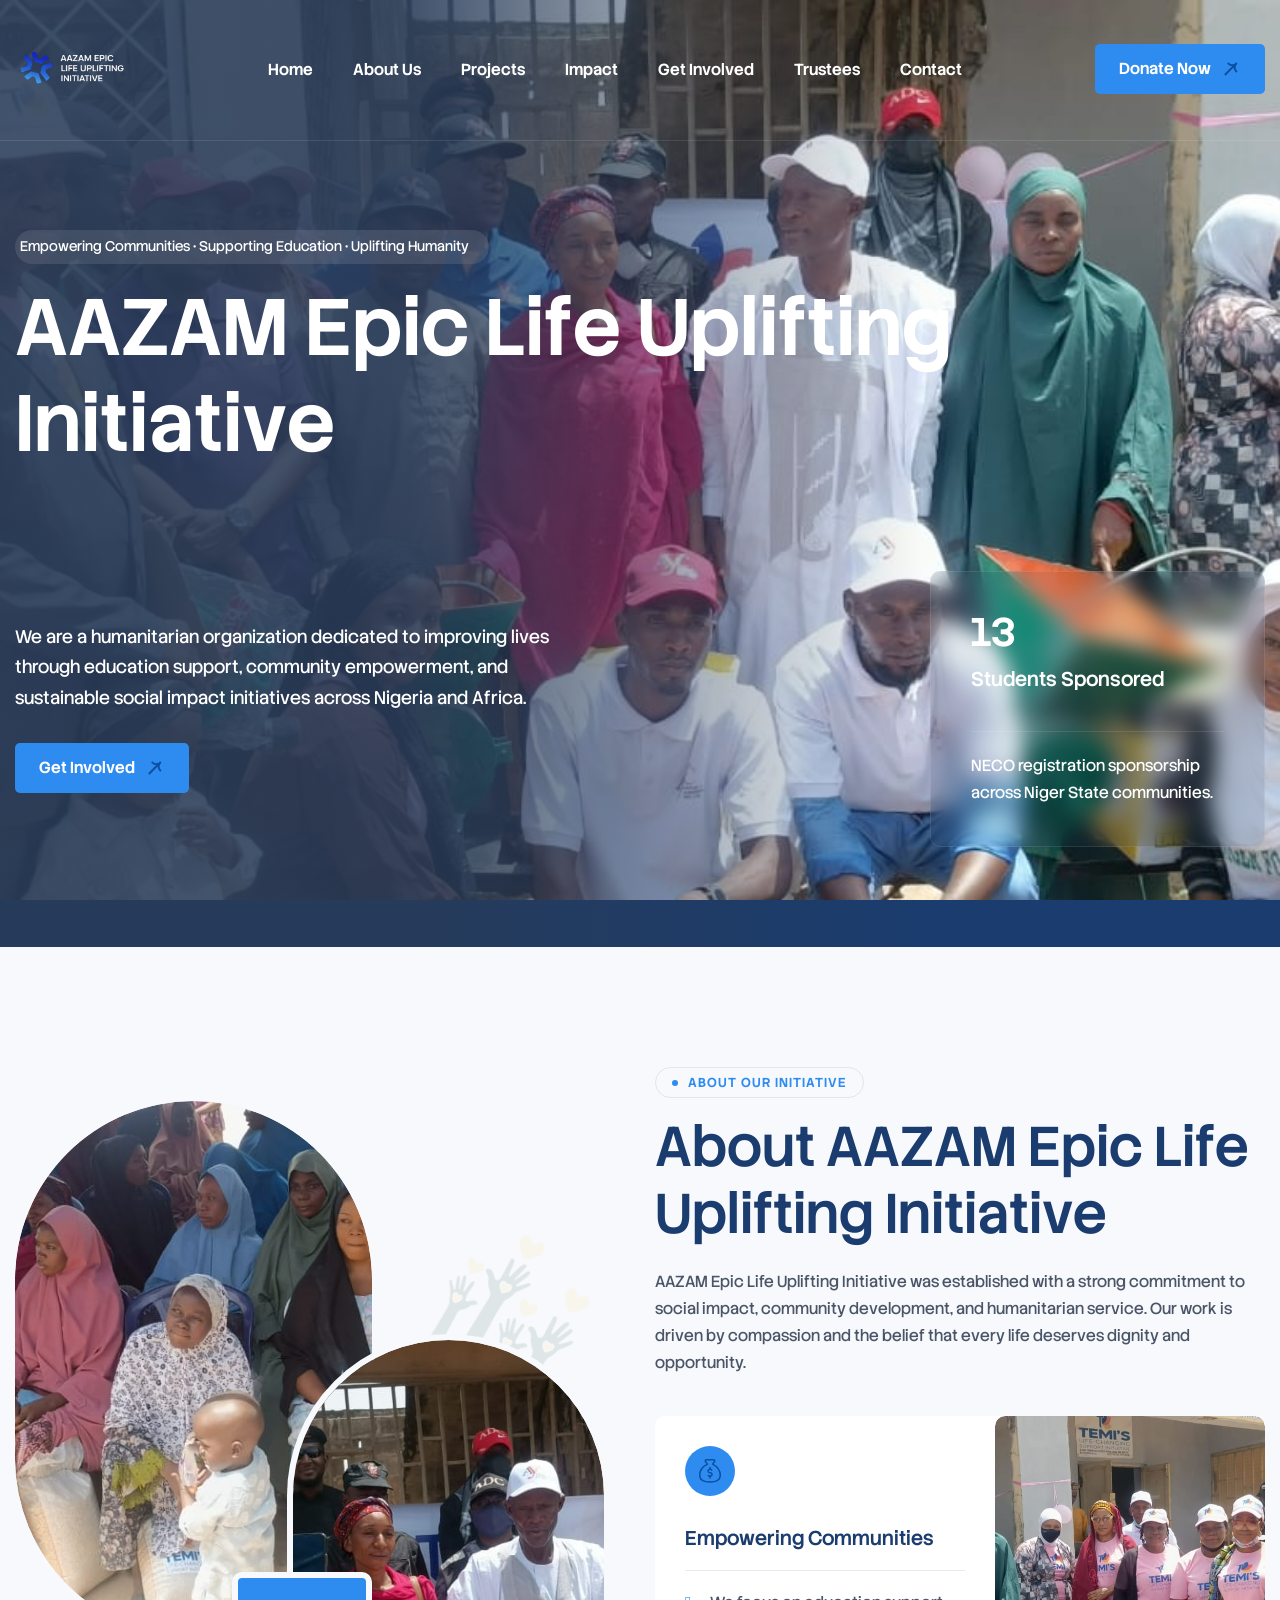
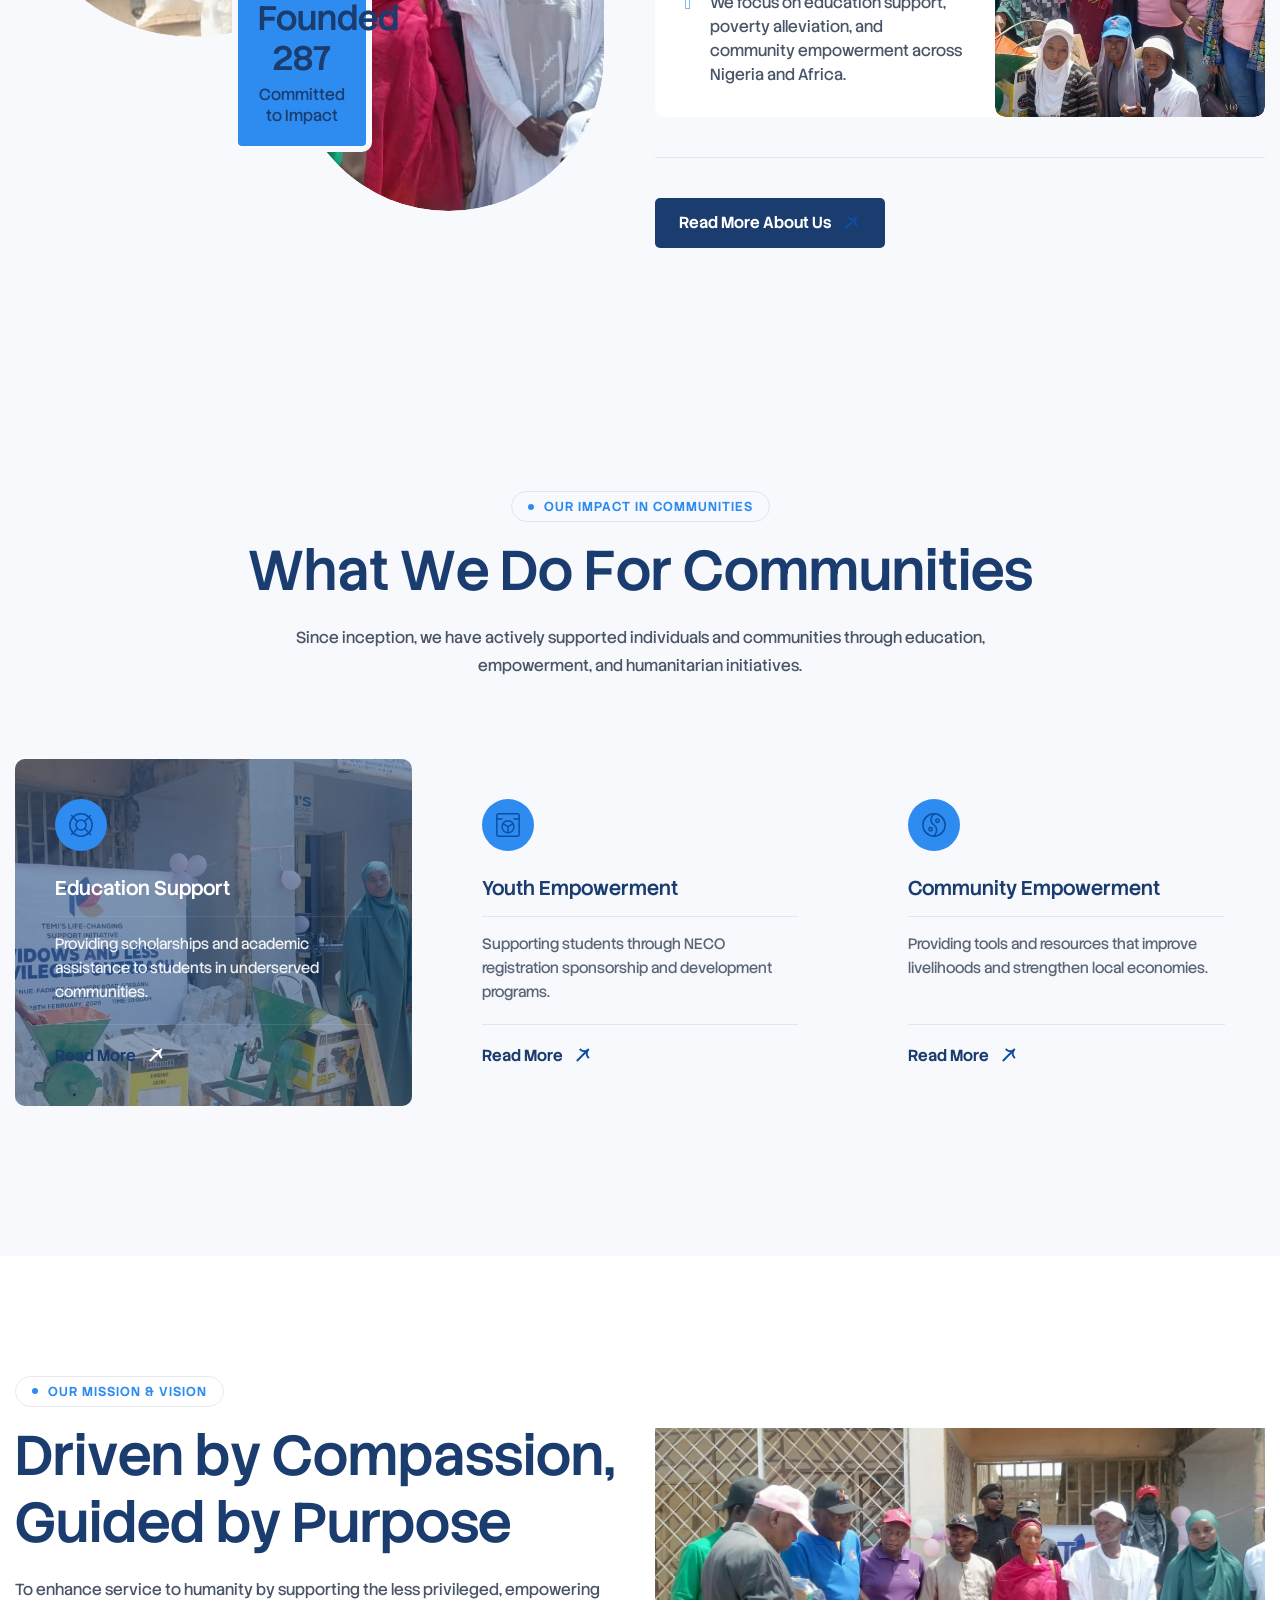
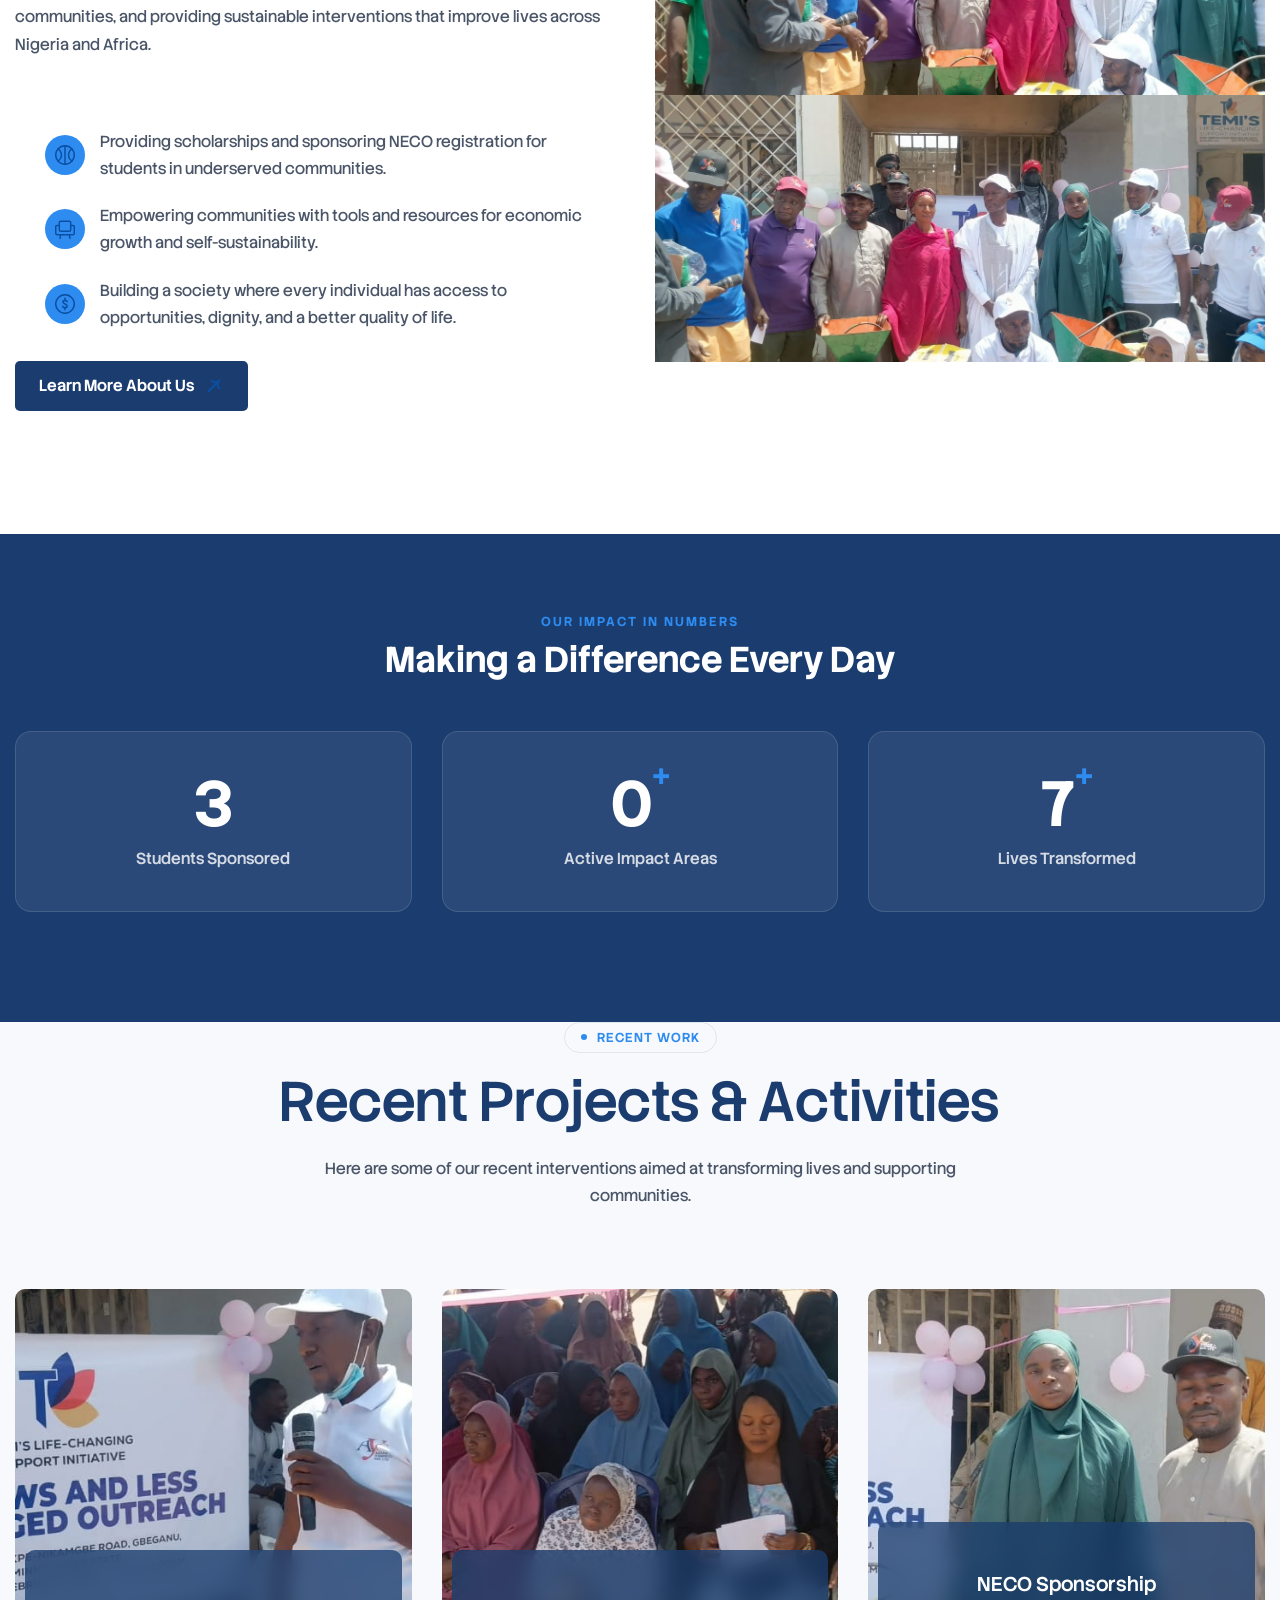
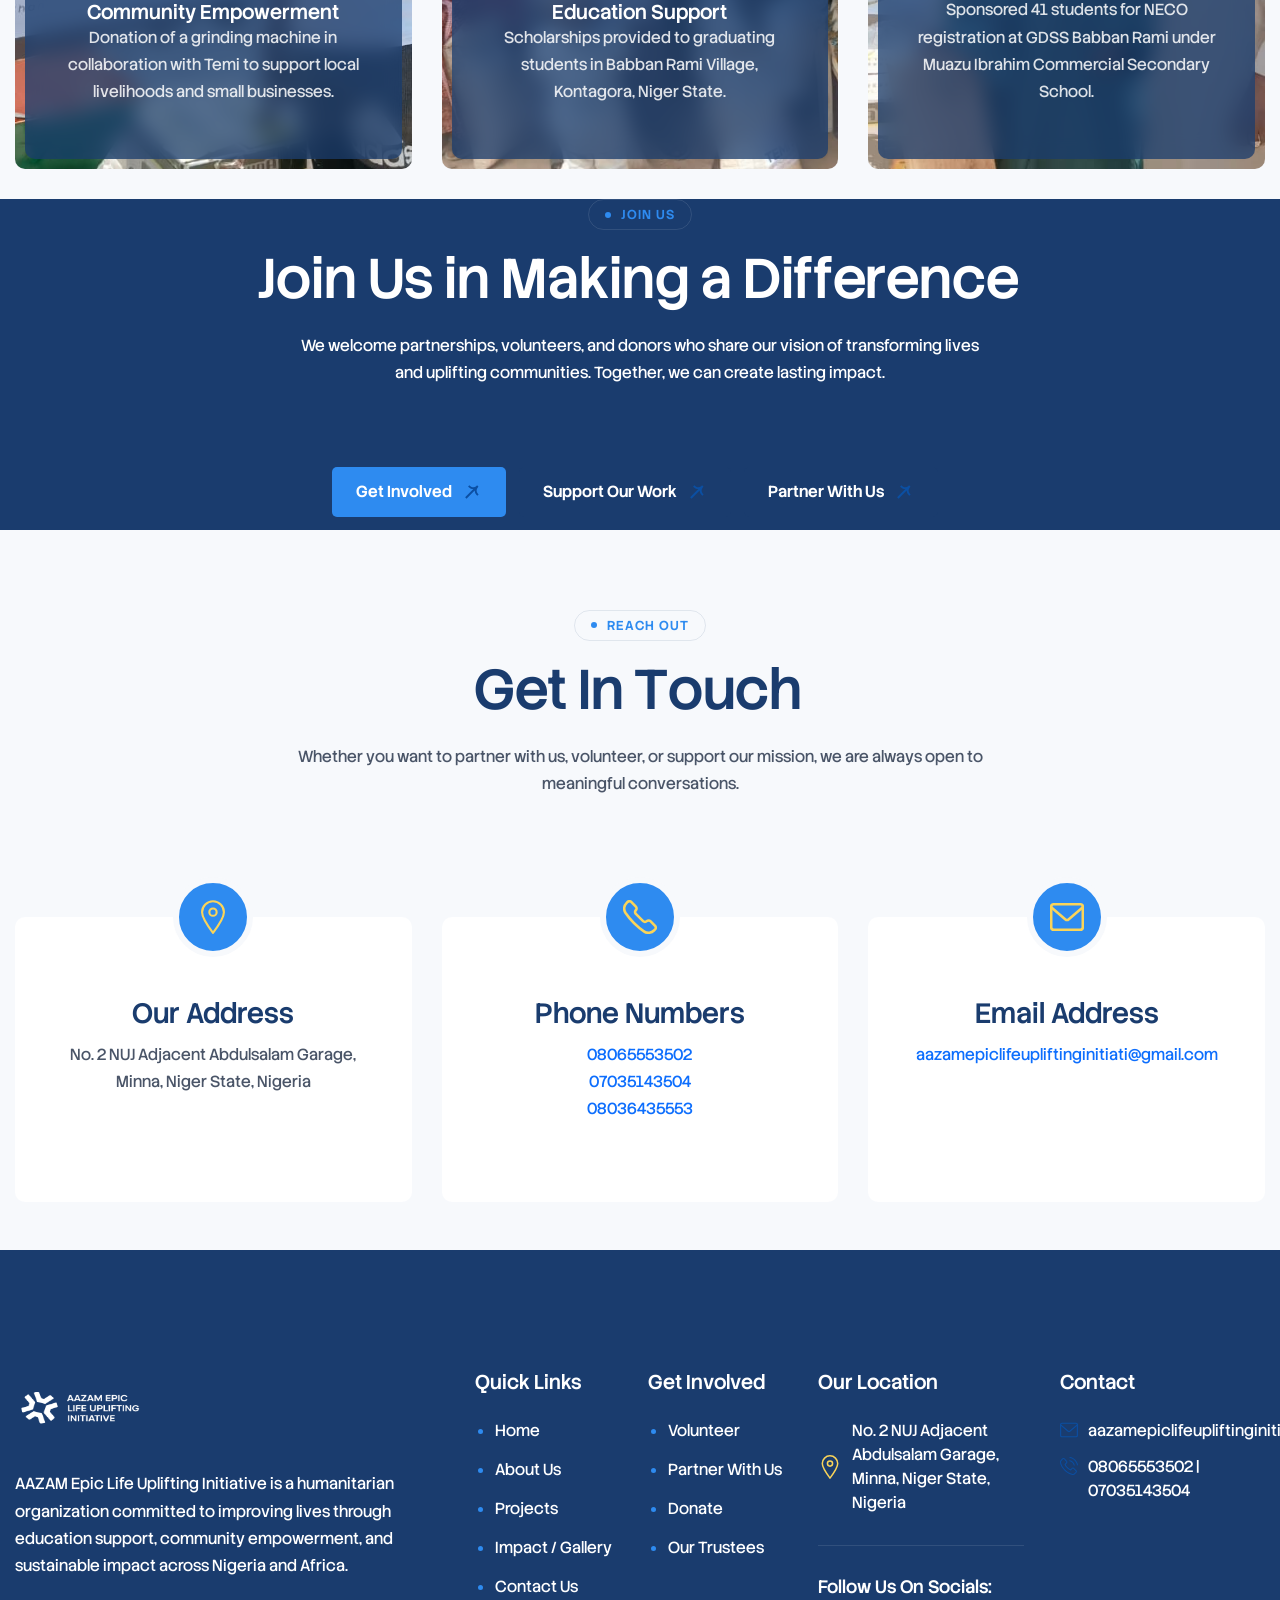
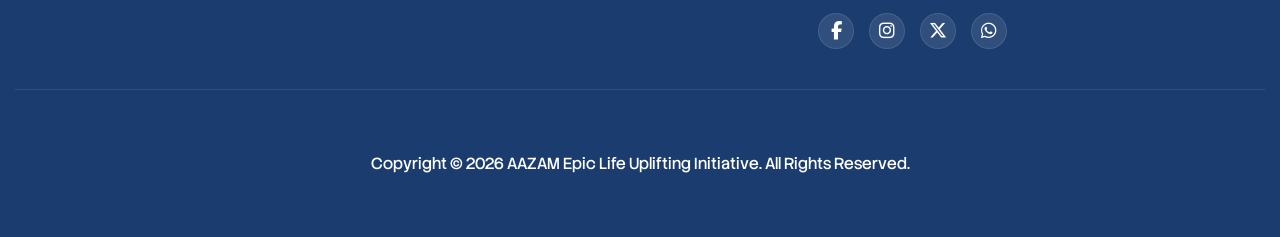
==== commit ca685ad1: "fixes" ====
--- a/index.html
+++ b/index.html
@@ -37,7 +37,7 @@
 			<nav class="navbar navbar-expand-lg">
 				<div class="container">
 					<a class="navbar-brand" href="index.html">
-						<img src="images/aazam-logo.png" alt="AAZAM Logo" style="max-height:50px;">
+						<img src="images/aazam-logo.png" alt="AAZAM Logo" style="max-height:80px;">
 					</a>
                     <div class="collapse navbar-collapse main-menu">
                         <div class="nav-menu-wrapper">
@@ -532,7 +532,7 @@
             <div class="col-xl-4">
                 <div class="about-footer">
                     <div class="footer-logo">
-                        <img src="images/aazam-logo.png" alt="AAZAM Logo" style="max-height:50px;filter:brightness(0) invert(1);">
+                        <img src="images/aazam-logo.png" alt="AAZAM Logo" style="max-height:80px;filter:brightness(0) invert(1);">
                     </div>
                     <div class="about-footer-content">
                         <p>AAZAM Epic Life Uplifting Initiative is a humanitarian organization committed to improving lives through education support, community empowerment, and sustainable impact across Nigeria and Africa.</p>
@@ -608,29 +608,18 @@
 }
 </style>
                     </div>
-                </div>
-            </div>
-            <div class="col-lg-12">
-                <div class="footer-body">
-                    <div class="footer-contact-items-list">
-                        <div class="footer-contact-item">
-                            <div class="icon-box">
+                    <div class="footer-links footer-contact-info">
+                        <h2>Contact</h2>
+                        <ul class="footer-contact-list">
+                            <li>
                                 <img src="images/icon-mail-primary.svg" alt="">
-                            </div>
-                            <div class="footer-contact-item-content">
-                                <h3>Email Address</h3>
-                                <p><a href="mailto:aazamepiclifeupliftinginitiati@gmail.com">aazamepiclifeupliftinginitiati@gmail.com</a></p>
-                            </div>
-                        </div>
-                        <div class="footer-contact-item">
-                            <div class="icon-box">
+                                <span><a href="mailto:aazamepiclifeupliftinginitiati@gmail.com">aazamepiclifeupliftinginitiati@gmail.com</a></span>
+                            </li>
+                            <li>
                                 <img src="images/icon-phone-primary.svg" alt="">
-                            </div>
-                            <div class="footer-contact-item-content">
-                                <h3>Phone Number</h3>
-                                <p><a href="tel:+2348065553502">08065553502</a> | <a href="tel:+2347035143504">07035143504</a></p>
-                            </div>
-                        </div>
+                                <span><a href="tel:+2348065553502">08065553502</a> | <a href="tel:+2347035143504">07035143504</a></span>
+                            </li>
+                        </ul>
                     </div>
                 </div>
             </div>
@@ -662,4 +651,4 @@
     <script src="js/wow.min.js"></script>
     <script src="js/function.js"></script>
 </body>
-</html>+</html>
--- a/css/custom.css
+++ b/css/custom.css
@@ -3033,7 +3033,7 @@
 }
 
 .footer-links{
-	max-width: 31%;
+	max-width: 23%;
 }
 
 .footer-links h2{
@@ -3072,7 +3072,7 @@
 }
 
 .footer-location-info{
-	max-width: 34%;
+	max-width: 26%;
 }
 
 .footer-location-info ul{
@@ -3089,6 +3089,44 @@
 .footer-location-info ul li img{
 	width: 100%;
 	max-width: 24px;
+}
+
+.footer-contact-info{
+	max-width: 26%;
+}
+
+.footer-contact-info ul{
+	list-style: none;
+	margin: 0;
+	padding: 0;
+}
+
+.footer-contact-info ul li{
+	display: flex;
+	align-items: flex-start;
+	gap: 10px;
+	color: var(--white-color);
+	line-height: 1.5em;
+	margin-bottom: 12px;
+}
+
+.footer-contact-info ul li:last-child{
+	margin-bottom: 0;
+}
+
+.footer-contact-info ul li img{
+	width: 18px;
+	max-width: 18px;
+	margin-top: 2px;
+}
+
+.footer-contact-info ul li a{
+	color: inherit;
+	transition: all 0.4s ease-in-out;
+}
+
+.footer-contact-info ul li a:hover{
+	color: var(--accent-color);
 }
 
 .footer-social-links{
@@ -5447,8 +5485,16 @@
 		margin-left: 0;
 	}
 	
+	.footer-links{
+		max-width: 48%;
+	}
+
 	.footer-location-info{
-		max-width: 38%;
+		max-width: 48%;
+	}
+
+	.footer-contact-info{
+		max-width: 48%;
 	}
 
 	.our-impact-images-box{
@@ -11553,7 +11599,7 @@
 
 /* ── Hero overlay with blue tint ── */
 .hero::before {
-    background: linear-gradient(270deg, transparent 27.97%, rgba(26, 60, 110, 0.88) 68.07%) !important;
+    background: linear-gradient(270deg, transparent 27.97%, rgb(40 59 88 / 88%) 68.07%) !important;
 }
 
 /* ── Page header overlay ── */
@@ -11716,4 +11762,4 @@
 /* ── Breadcrumb ── */
 .breadcrumb-item a { color: rgba(255,255,255,0.75) !important; }
 .breadcrumb-item.active { color: #ffffff !important; }
-.breadcrumb-item + .breadcrumb-item::before { color: rgba(255,255,255,0.5) !important; }+.breadcrumb-item + .breadcrumb-item::before { color: rgba(255,255,255,0.5) !important; }
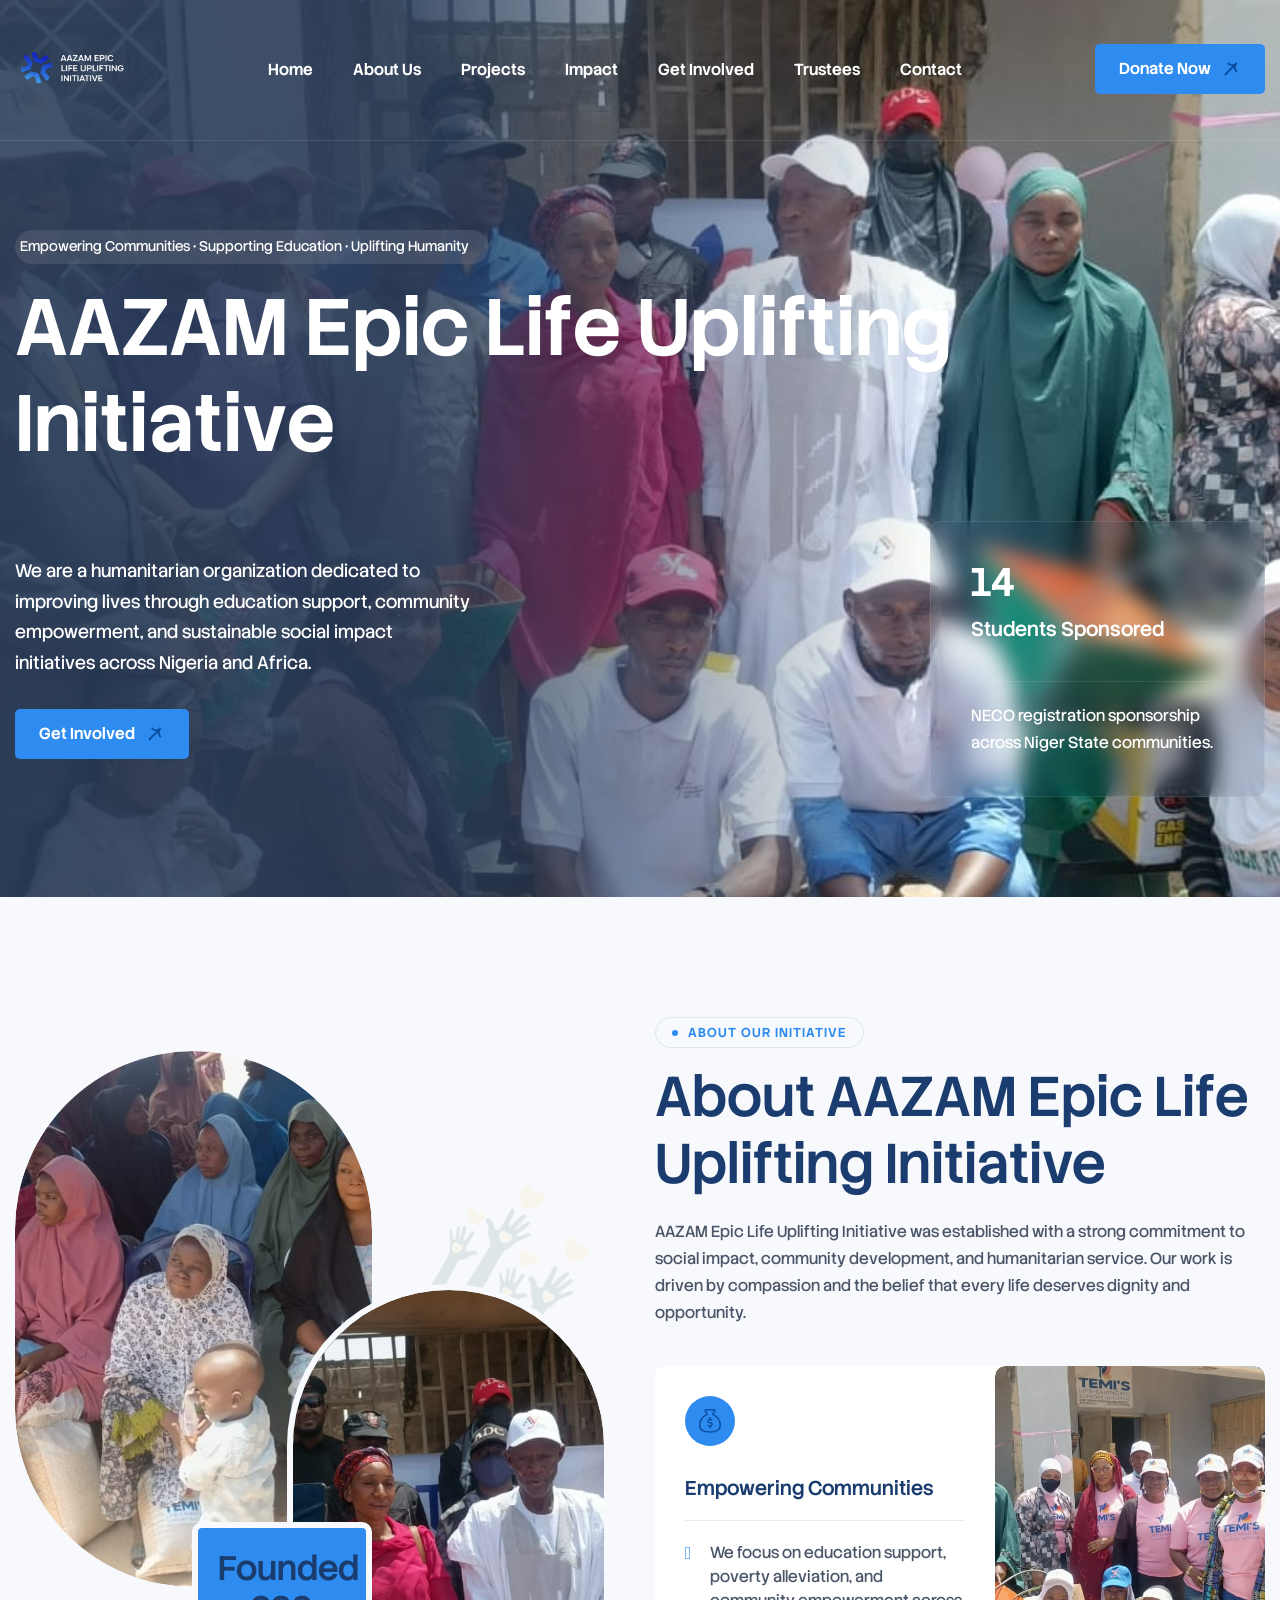
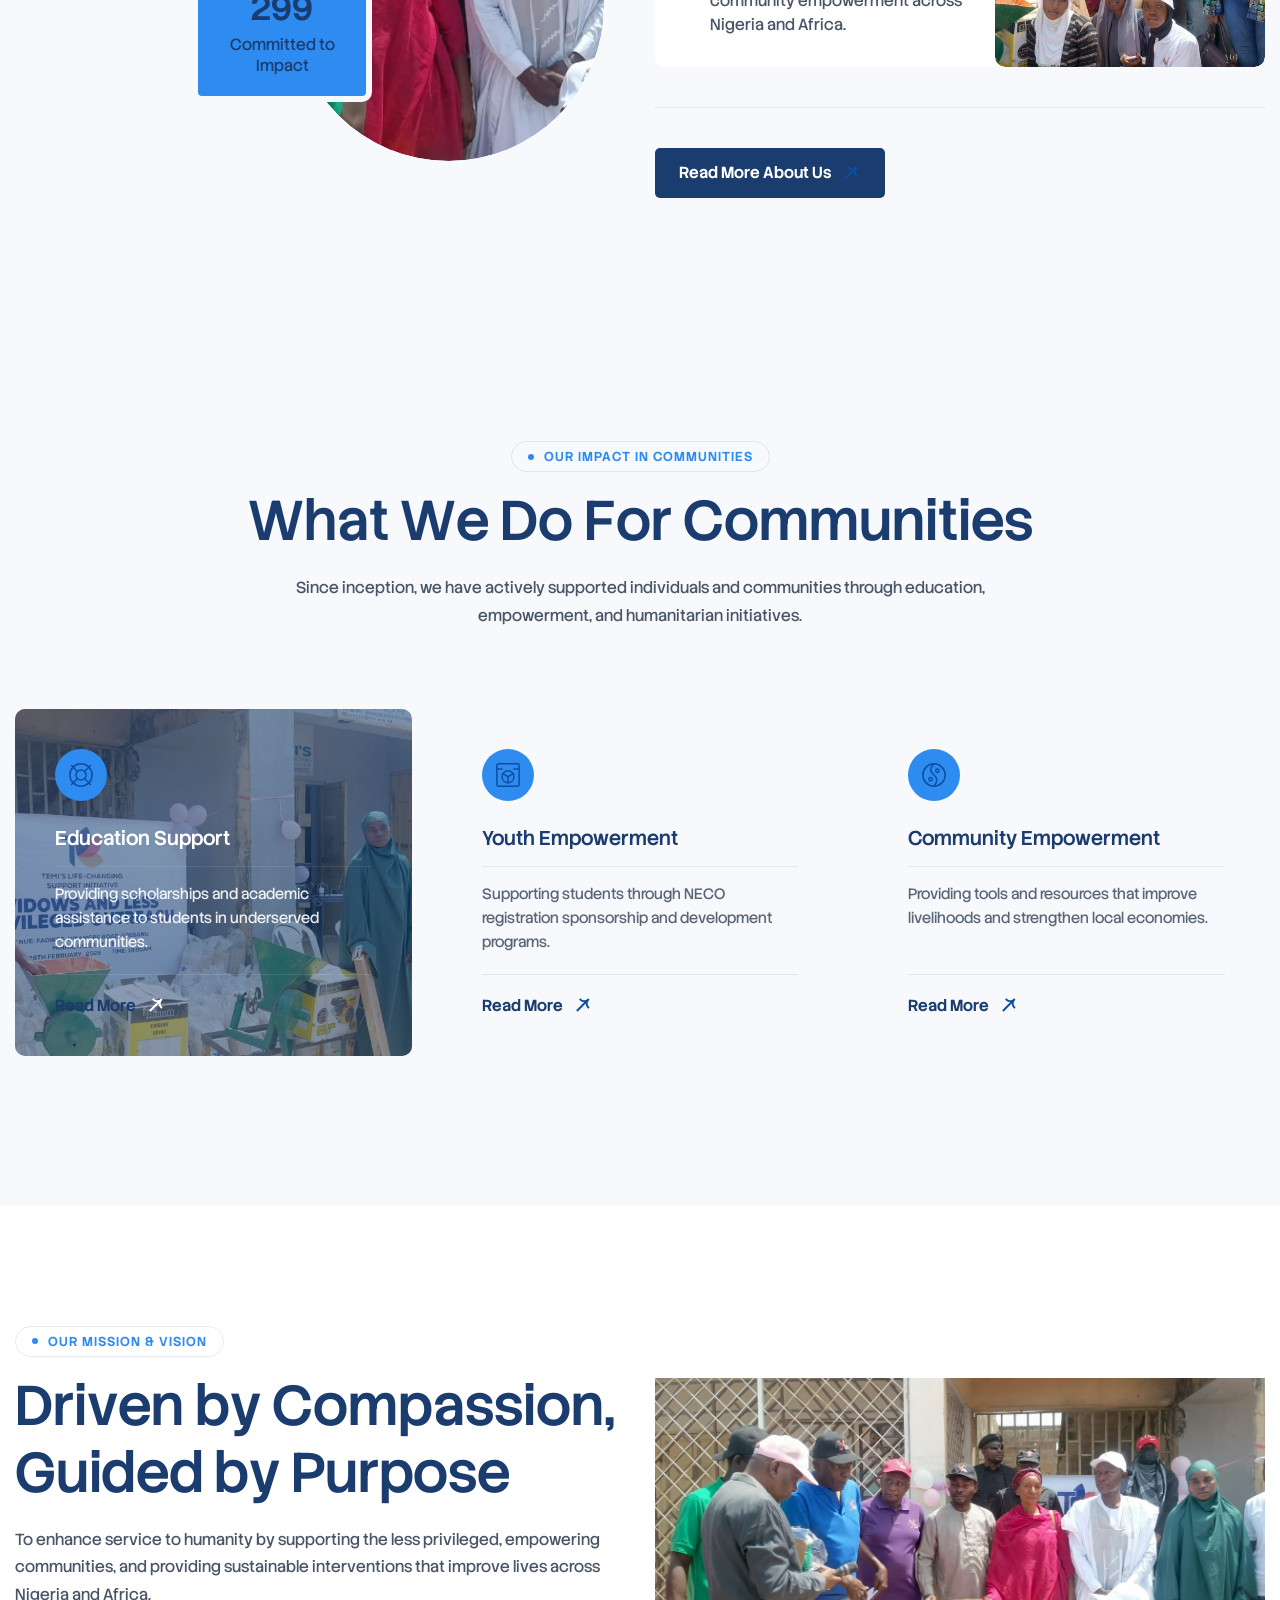
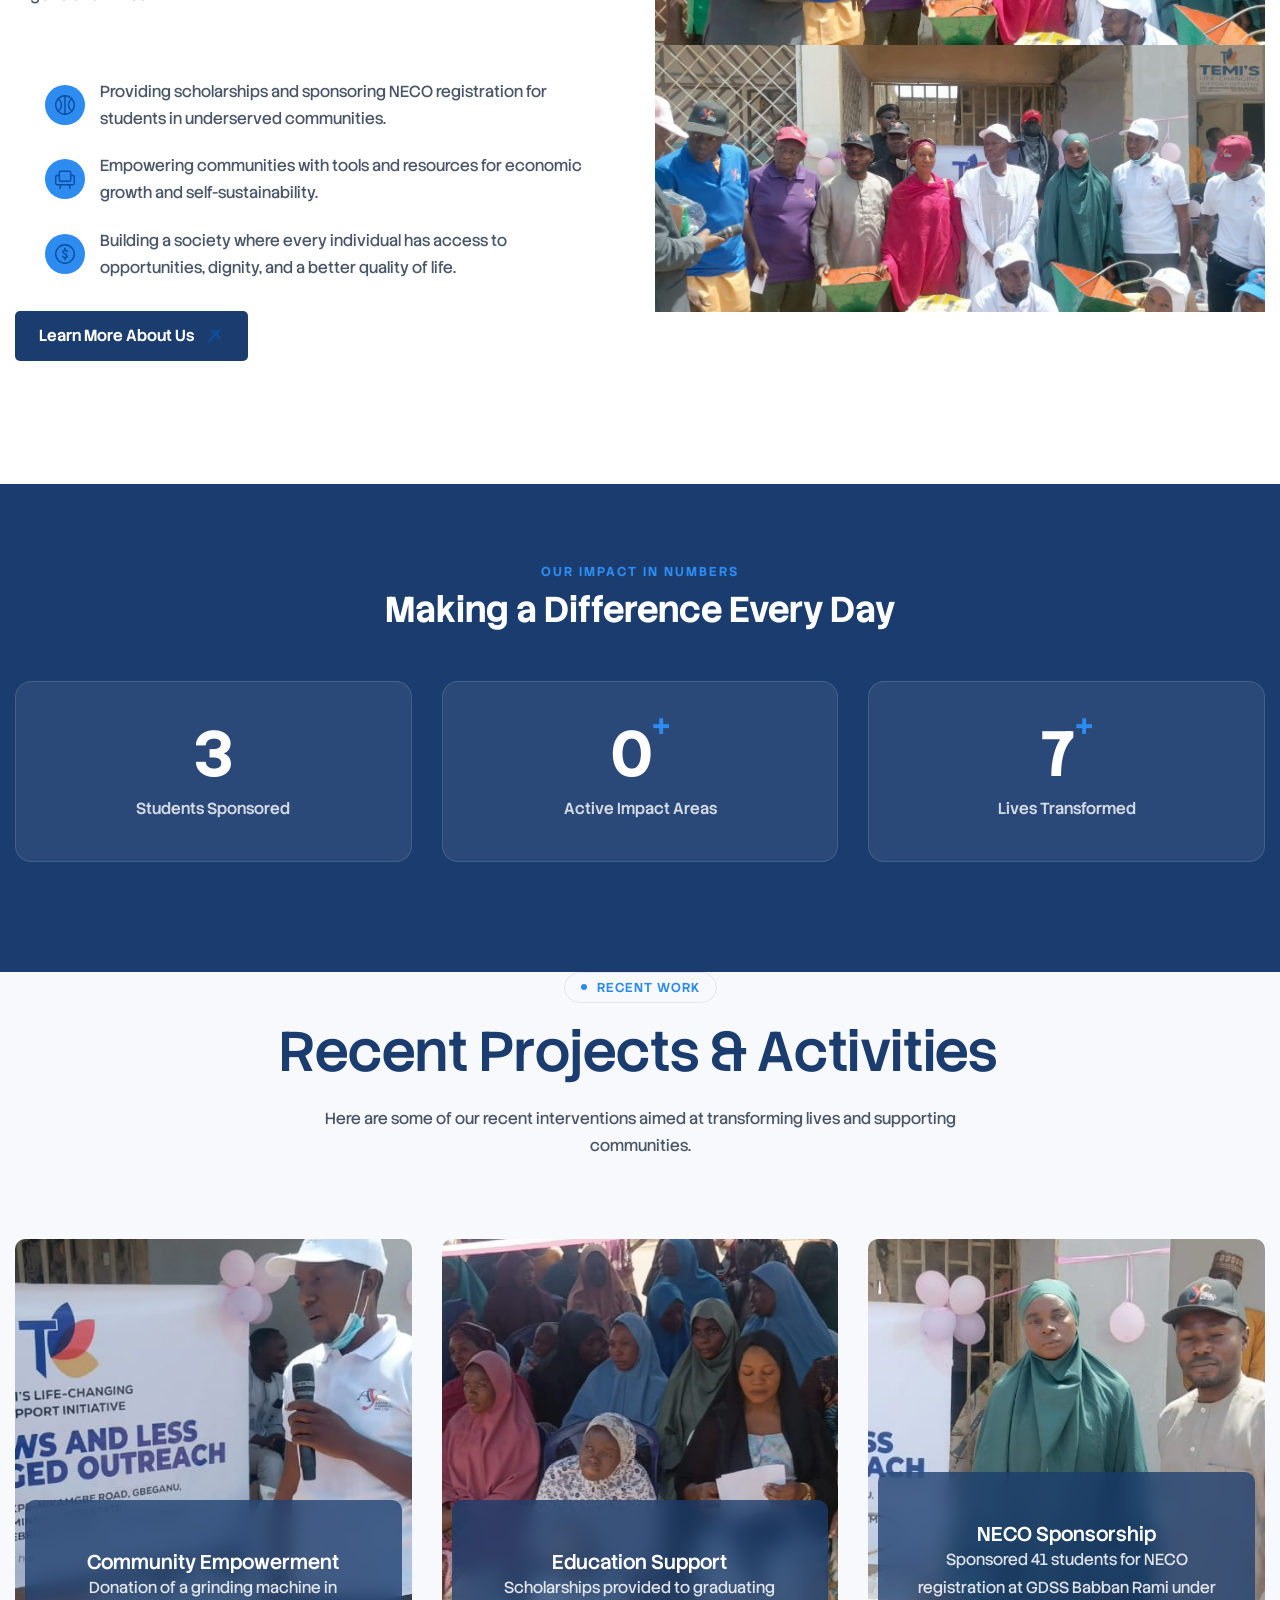
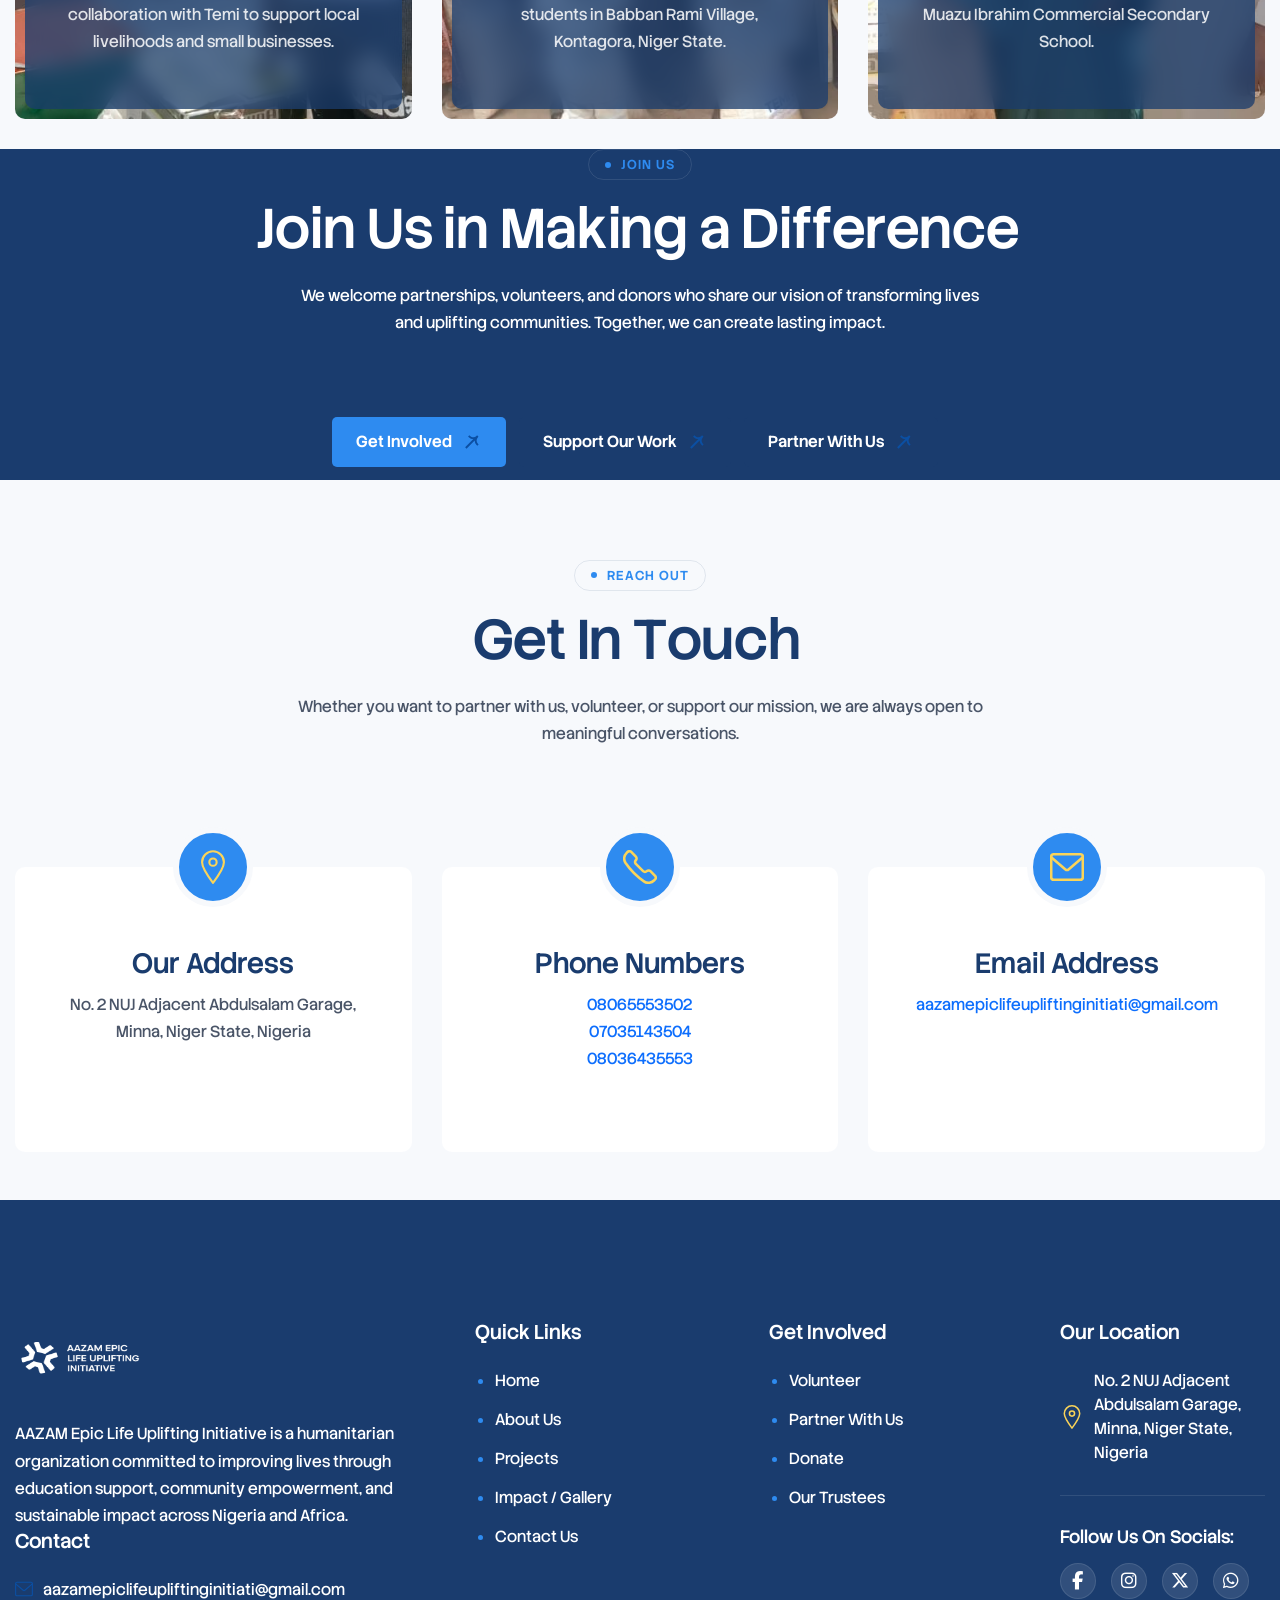
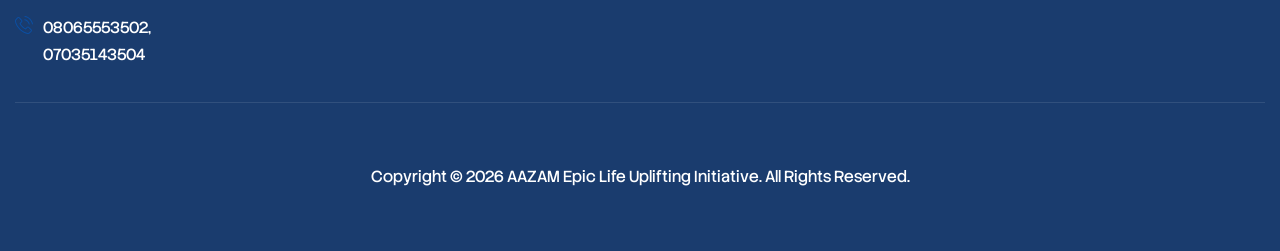
==== commit 990e375f: "changes" ====
--- a/index.html
+++ b/index.html
@@ -537,6 +537,19 @@
                     <div class="about-footer-content">
                         <p>AAZAM Epic Life Uplifting Initiative is a humanitarian organization committed to improving lives through education support, community empowerment, and sustainable impact across Nigeria and Africa.</p>
                     </div>
+                    <div class="footer-links footer-contact-info">
+                        <h2>Contact</h2>
+                        <ul class="footer-contact-list">
+                            <li>
+                                <img src="images/icon-mail-primary.svg" alt="">
+                                <span><a href="mailto:aazamepiclifeupliftinginitiati@gmail.com">aazamepiclifeupliftinginitiati@gmail.com</a></span>
+                            </li>
+                            <li>
+                                <img src="images/icon-phone-primary.svg" alt="">
+                                <p>08065553502, 07035143504</p>
+                            </li>
+                        </ul>
+                    </div>
                 </div>
             </div>
             <div class="col-xl-8">
@@ -608,19 +621,7 @@
 }
 </style>
                     </div>
-                    <div class="footer-links footer-contact-info">
-                        <h2>Contact</h2>
-                        <ul class="footer-contact-list">
-                            <li>
-                                <img src="images/icon-mail-primary.svg" alt="">
-                                <span><a href="mailto:aazamepiclifeupliftinginitiati@gmail.com">aazamepiclifeupliftinginitiati@gmail.com</a></span>
-                            </li>
-                            <li>
-                                <img src="images/icon-phone-primary.svg" alt="">
-                                <span><a href="tel:+2348065553502">08065553502</a> | <a href="tel:+2347035143504">07035143504</a></span>
-                            </li>
-                        </ul>
-                    </div>
+                    
                 </div>
             </div>
             <div class="col-lg-12">
--- a/css/custom.css
+++ b/css/custom.css
@@ -884,11 +884,11 @@
 	justify-content: space-between;
 	align-items: center;
 	gap: 30px;
-	margin-top: 180px;
+	margin-top: 50px;
 }
 
 .hero-body-content{
-	max-width: 560px;
+	max-width: 460px;
 }
 
 .hero-content p{
@@ -1056,7 +1056,7 @@
 .about-us-counter-box{
 	position: relative;
 	bottom: 65px;
-	max-width: 140px;
+	max-width: 180px;
 	background: var(--accent-color);
 	border: 6px solid var(--bg-color);
 	border-radius: 10px;
@@ -3318,7 +3318,7 @@
 	border-top: 1px solid var(--dark-divider-color);
 	text-align: center;
 	padding: 60px 0;
-	margin-top: 40px;
+	margin-top: 10px;
 }
 
 .footer-copyright-text p{
@@ -5348,7 +5348,7 @@
 @media only screen and (max-width: 1440px){
 
 	.hero-body{
-		margin-top: 100px;
+		margin-top: 50px;
 	}
 
 	.our-causes-content{
